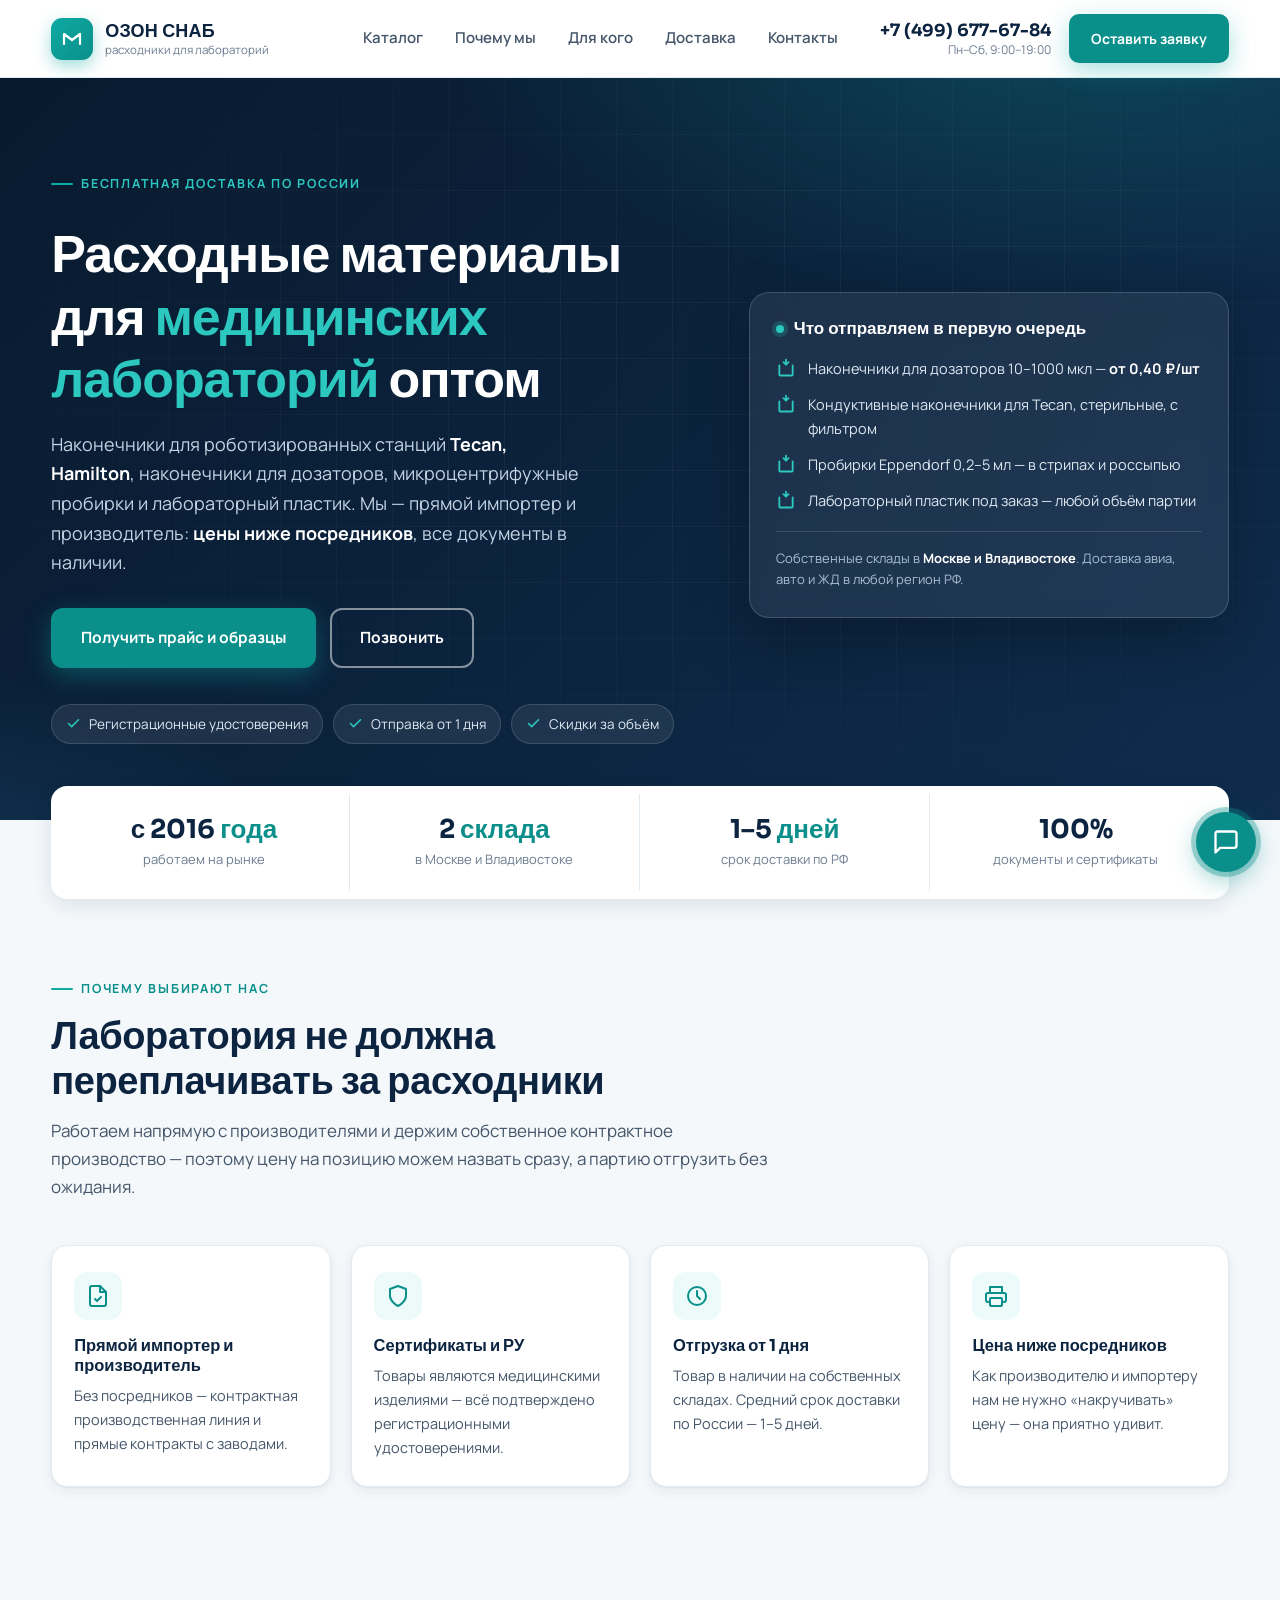
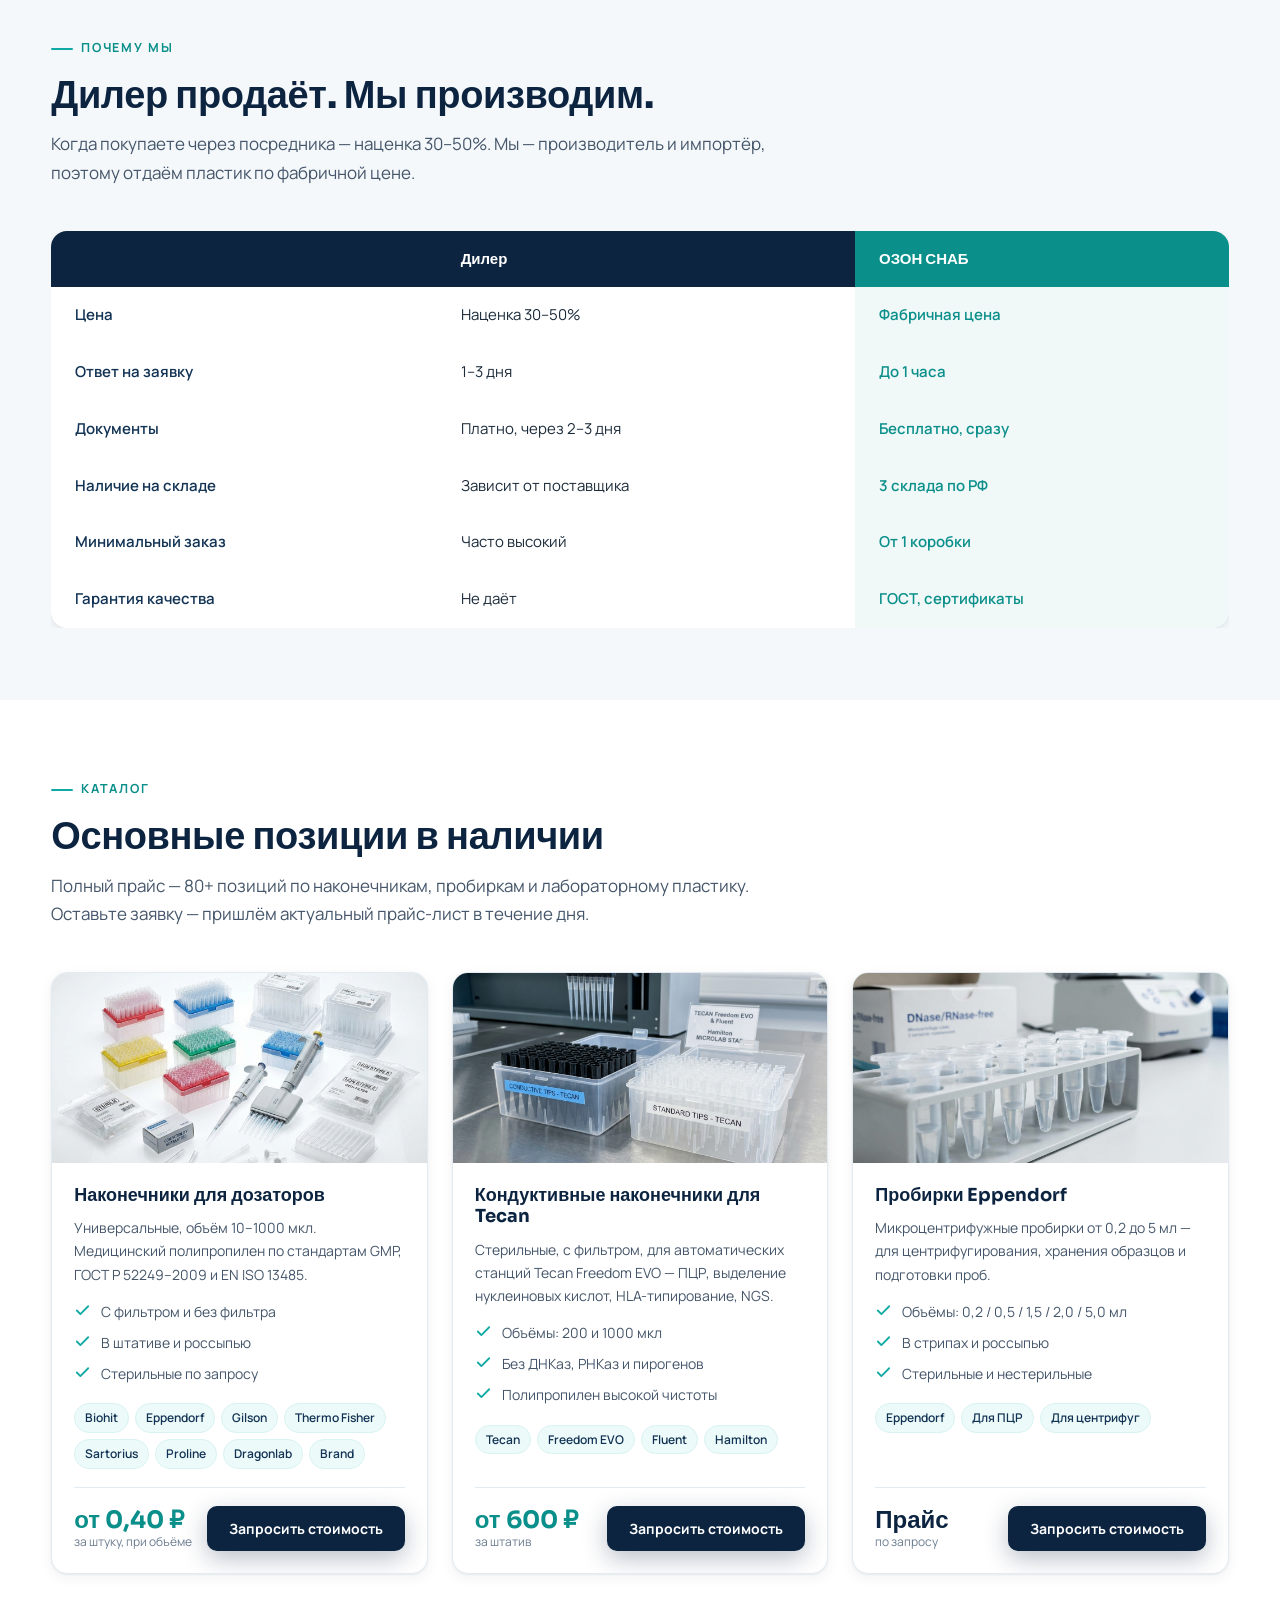
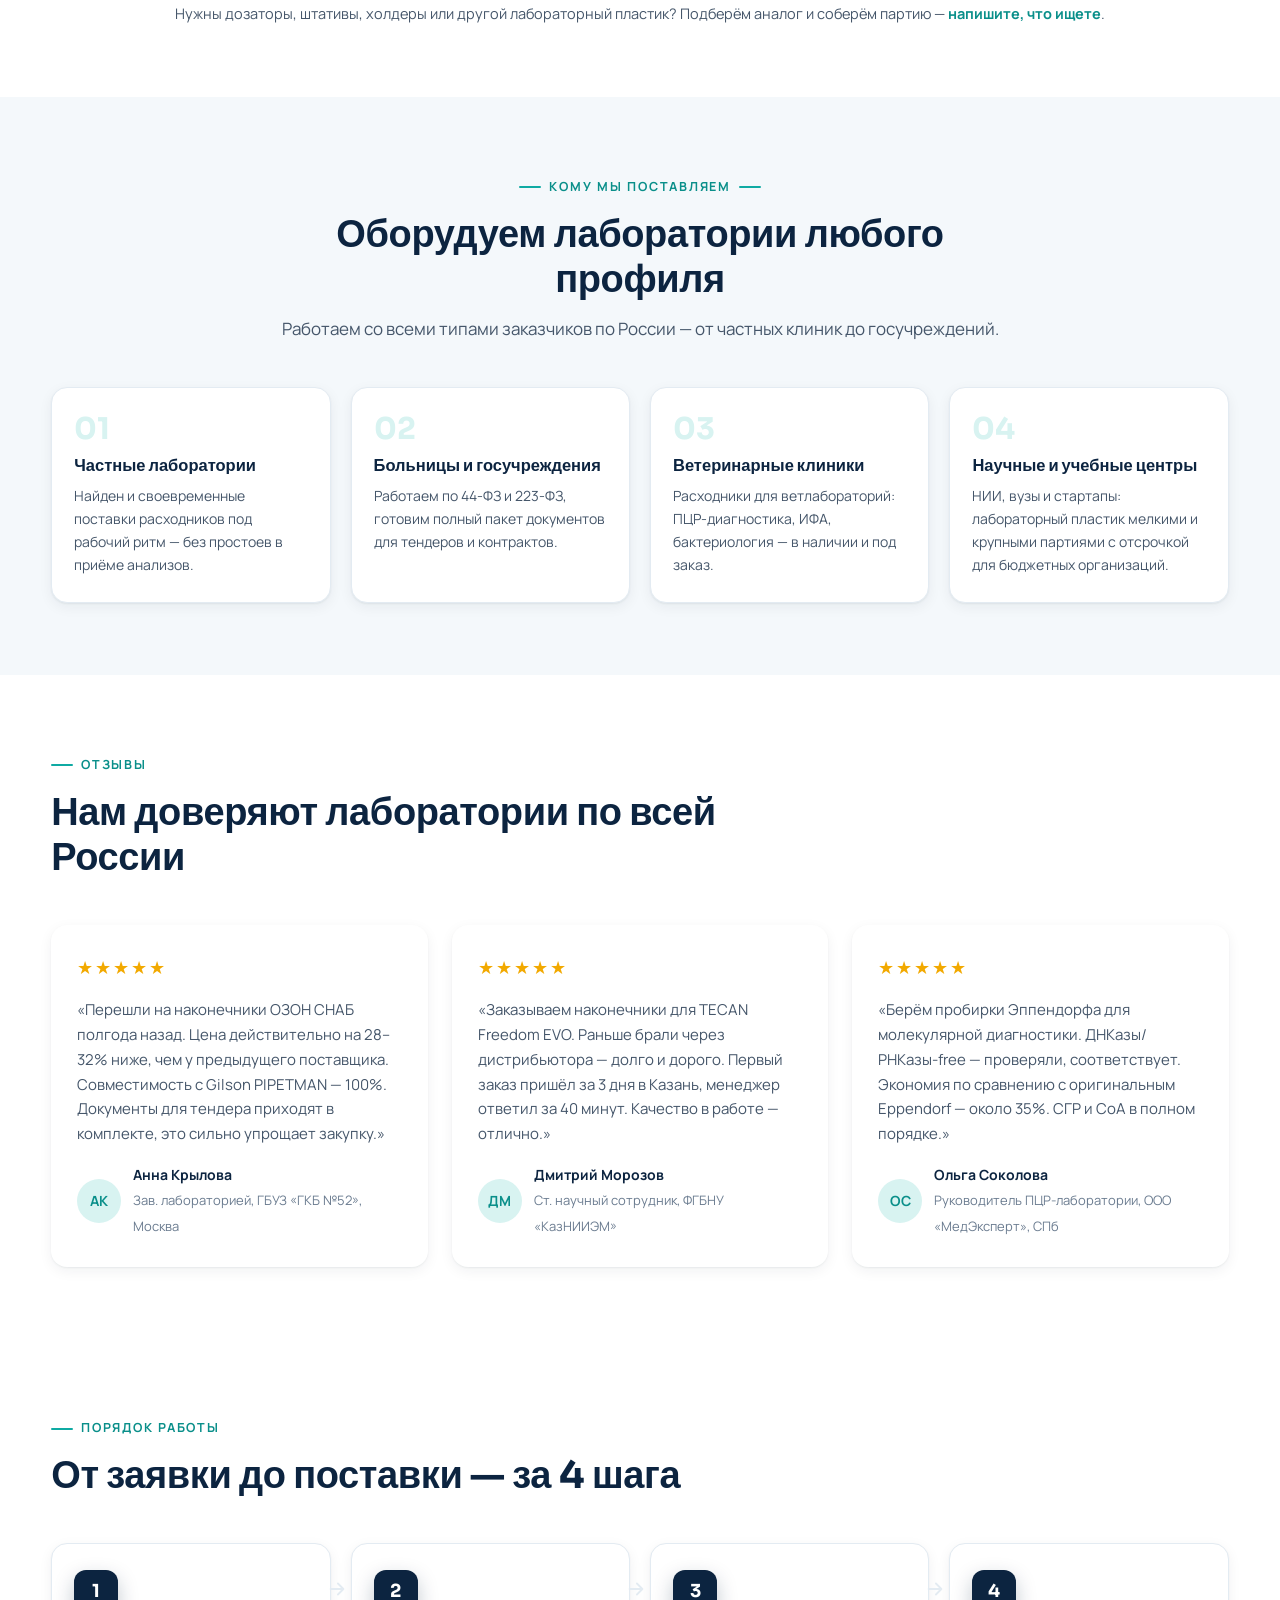
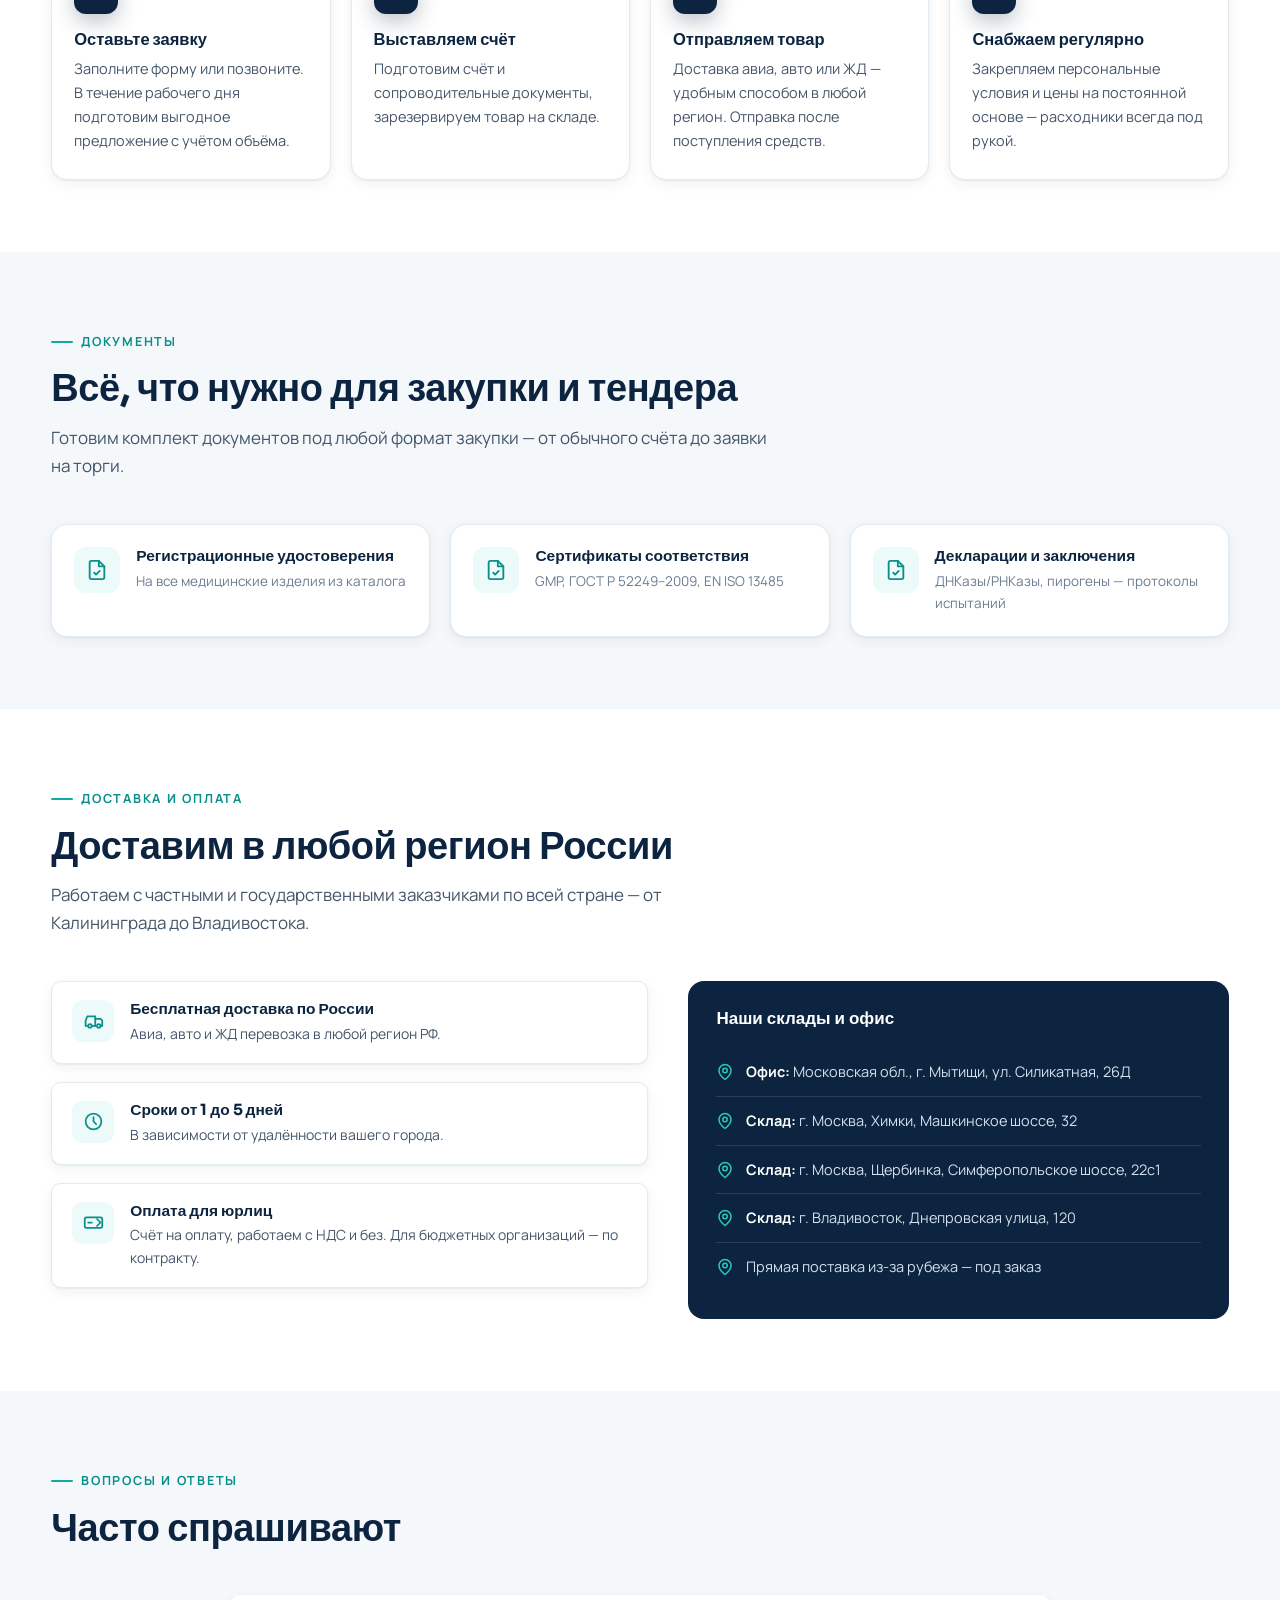
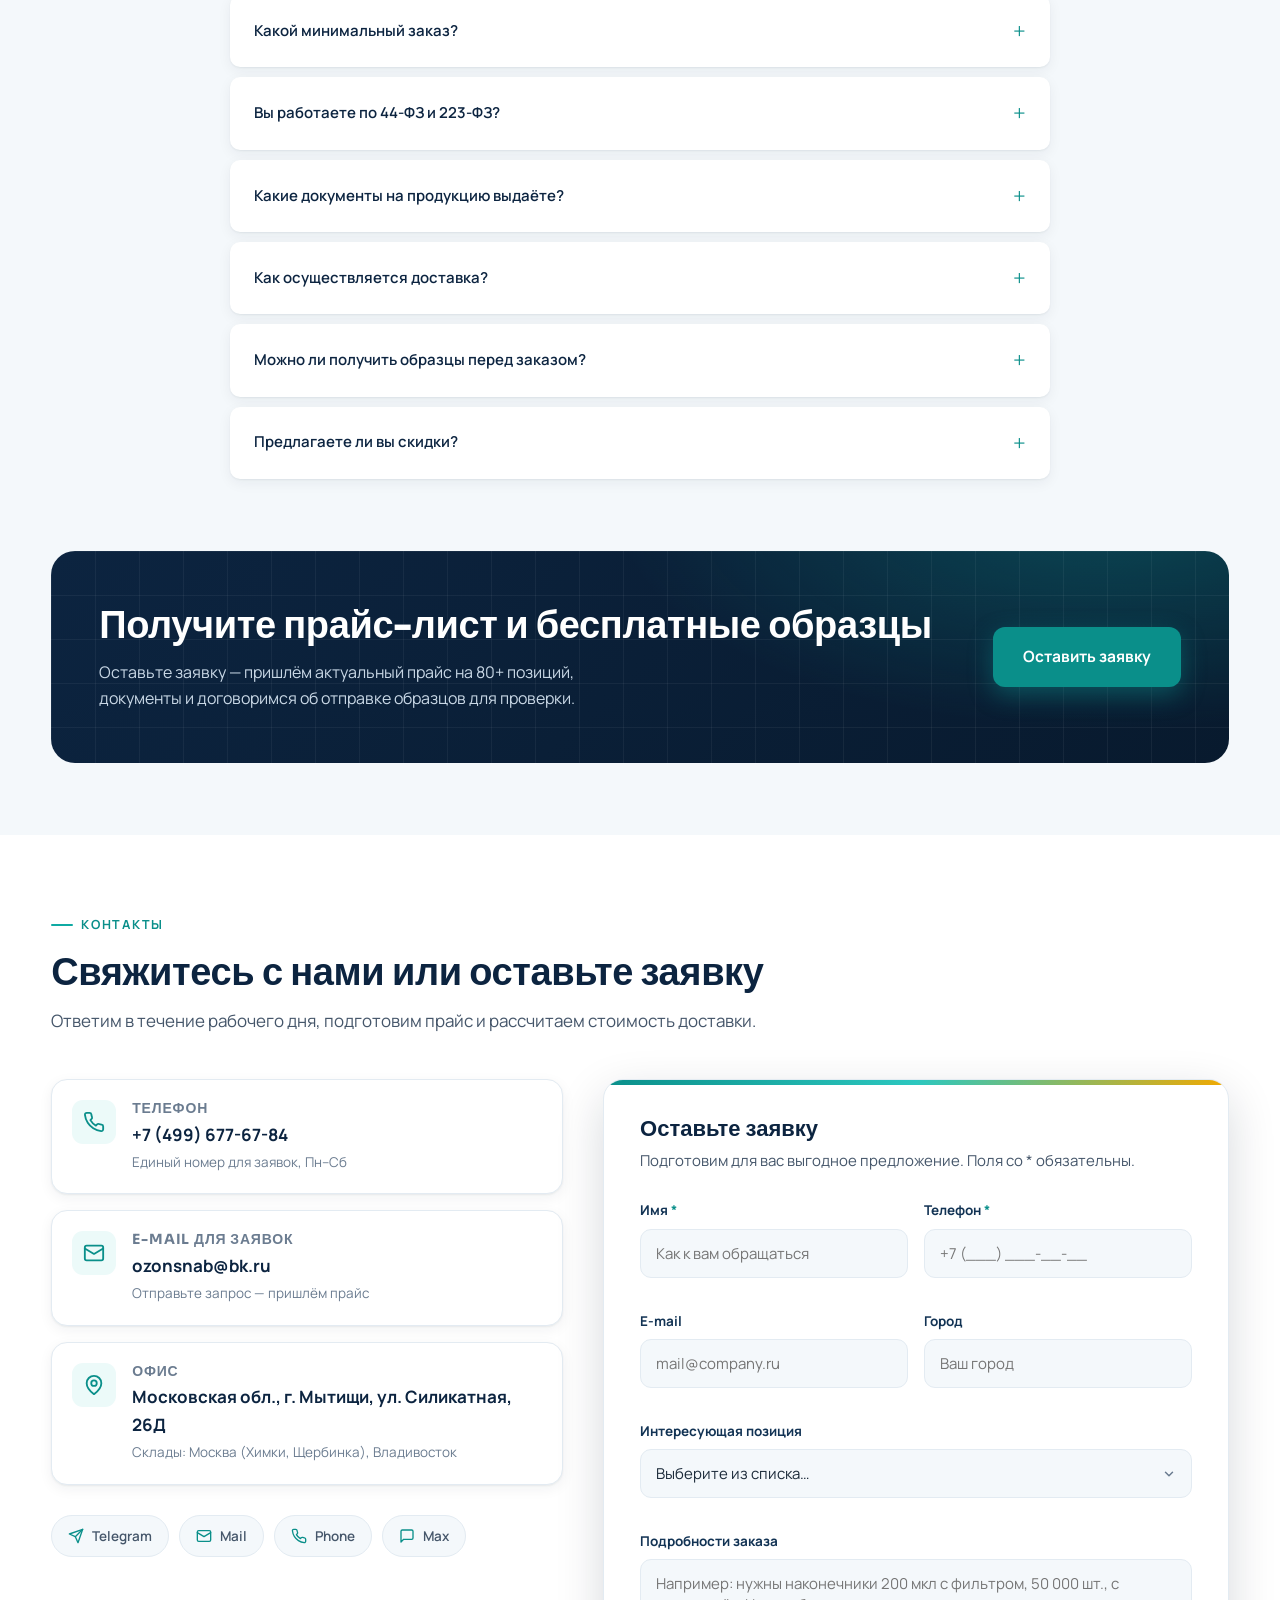
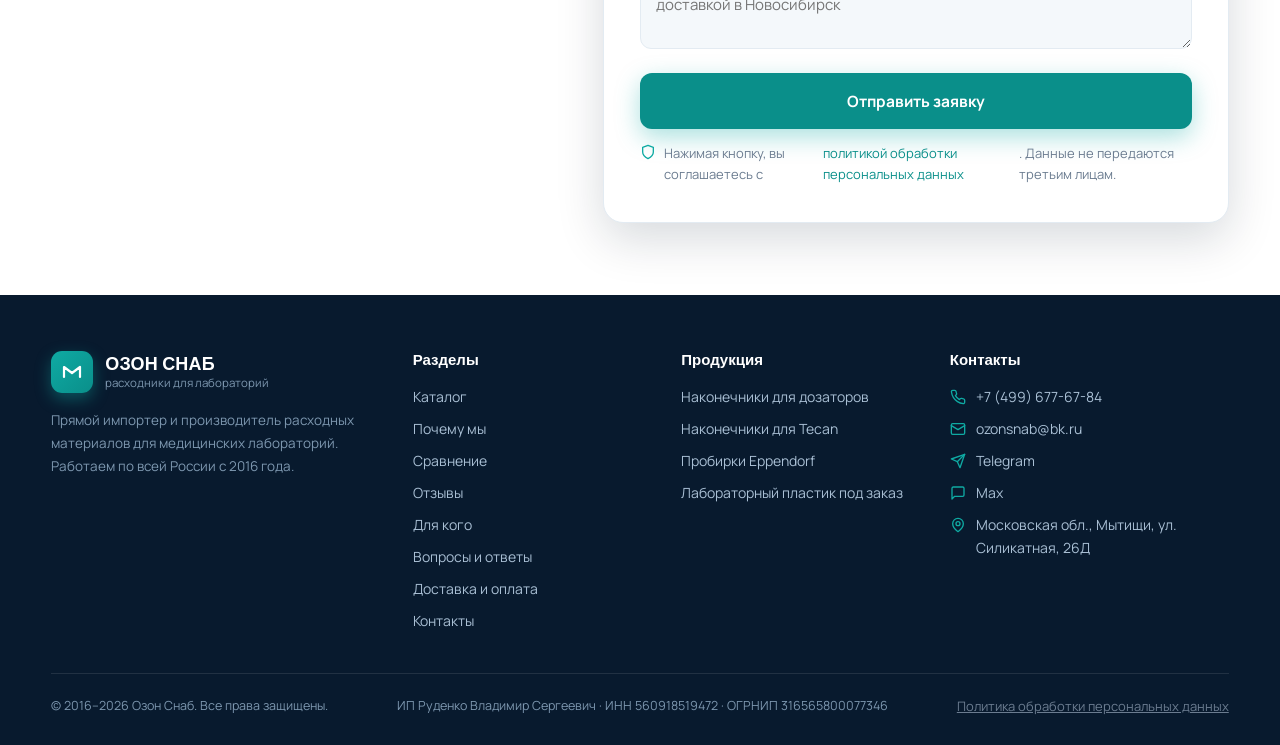
==== ozonsnab-site/index.html @ fa50058d "Сайт ОЗОН СНАБ v1.0: каталог с товарами, 3 новых блока (сравнение, отзывы, FAQ), FAB-кнопки, адаптив" ====
<!DOCTYPE html>
<html lang="ru">
<head>
  <meta charset="UTF-8">
  <meta name="viewport" content="width=device-width, initial-scale=1.0">
  <title>Озон Снаб — расходные материалы для мед. лабораторий оптом с доставкой по России</title>
  <meta name="description" content="Наконечники для дозаторов и роботизированных станций Tecan, пробирки Eppendorf оптом. Прямой импортер, сертификаты РУ, бесплатная доставка по России от 1 до 5 дней. Запросите прайс и бесплатные образцы.">
  <meta name="keywords" content="наконечники для дозаторов, наконечники Tecan, пробирки eppendorf, расходные материалы для лабораторий, лабораторный пластик оптом">
  <meta property="og:title" content="Озон Снаб — расходные материалы для мед. лабораторий оптом">
  <meta property="og:description" content="Наконечники для дозаторов и Tecan, пробирки Eppendorf. Сертификаты РУ, бесплатная доставка по России. Прайс и образцы — по запросу.">
  <meta property="og:type" content="website">
  <meta property="og:url" content="https://ozonsnab.ru/">
  <meta property="og:image" content="">
  <link rel="preconnect" href="https://fonts.googleapis.com">
  <link rel="preconnect" href="https://fonts.gstatic.com" crossorigin>
  <link href="https://fonts.googleapis.com/css2?family=Manrope:wght@400;500;600;700;800&family=Sora:wght@600;700;800&display=swap" rel="stylesheet">
  <link rel="stylesheet" href="css/styles.css">
  <link rel="icon" type="image/svg+xml" href="data:image/svg+xml,%3Csvg xmlns='http://www.w3.org/2000/svg' viewBox='0 0 64 64'%3E%3Crect width='64' height='64' rx='14' fill='%230a8f8a'/%3E%3Cpath d='M18 42V22l14 12 14-12v20' stroke='white' stroke-width='5' fill='none' stroke-linecap='round' stroke-linejoin='round'/%3E%3C/svg%3E">

  <!-- Schema.org -->
  <script type="application/ld+json">
  {
    "@context": "https://schema.org",
    "@type": "Organization",
    "name": "Озон Снаб",
    "url": "https://ozonsnab.ru/",
    "email": "ozonsnab@bk.ru",
    "telephone": "+74996776784",
    "address": {
      "@type": "PostalAddress",
      "addressLocality": "Московская обл., г. Мытищи",
      "streetAddress": "ул. Силикатная, 26Д"
    },
    "founder": { "@type": "Person", "name": "Руденко Владимир Сергеевич" }
  }
  </script>
</head>
<body>

  <!-- ===== HEADER ===== -->
  <header class="header" id="top">
    <div class="container header-inner">
      <a class="logo" href="#top" aria-label="Озон Снаб — на главную">
        <span class="logo-mark">
          <svg viewBox="0 0 24 24" fill="none" stroke="#fff" stroke-width="2.2" stroke-linecap="round" stroke-linejoin="round"><path d="M4 17V7l8 6 8-6v10"/></svg>
        </span>
        <span class="logo-text">
          <b>ОЗОН СНАБ</b>
          <span>расходники для лабораторий</span>
        </span>
      </a>

      <nav class="nav" id="nav" aria-label="Основное меню">
        <a href="#catalog">Каталог</a>
        <a href="#about">Почему мы</a>
        <a href="#clients">Для кого</a>
        <a href="#delivery">Доставка</a>
        <a href="#contacts">Контакты</a>
      </nav>

      <div class="header-actions">
        <div class="header-phone">
          <a href="tel:+74996776784">+7 (499) 677-67-84</a>
          <span>Пн–Сб, 9:00–19:00</span>
        </div>
        <a href="#request" class="btn btn-primary btn-sm">Оставить заявку</a>
        <button class="burger" id="burger" aria-label="Открыть меню" aria-expanded="false">
          <span></span><span></span><span></span>
        </button>
      </div>
    </div>
  </header>

  <!-- ===== HERO ===== -->
  <section class="hero">
    <div class="container hero-inner">
      <div>
        <div class="eyebrow" style="color:var(--teal-400)">Бесплатная доставка по России</div>
        <h1>Расходные материалы для <em>медицинских лабораторий</em> оптом</h1>
        <p class="hero-sub">
          Наконечники для роботизированных станций <b>Tecan, Hamilton</b>, наконечники для дозаторов,
          микроцентрифужные пробирки и лабораторный пластик.
          Мы — прямой импортер и производитель: <b>цены ниже посредников</b>, все документы в наличии.
        </p>
        <div class="hero-cta">
          <a href="#request" class="btn btn-primary">Получить прайс и образцы</a>
          <a href="tel:+74996776784" class="btn btn-outline">Позвонить</a>
        </div>
        <ul class="hero-tags">
          <li><svg viewBox="0 0 24 24" fill="none" stroke="currentColor" stroke-width="2.5" stroke-linecap="round" stroke-linejoin="round"><path d="M20 6 9 17l-5-5"/></svg>Регистрационные удостоверения</li>
          <li><svg viewBox="0 0 24 24" fill="none" stroke="currentColor" stroke-width="2.5" stroke-linecap="round" stroke-linejoin="round"><path d="M20 6 9 17l-5-5"/></svg>Отправка от 1 дня</li>
          <li><svg viewBox="0 0 24 24" fill="none" stroke="currentColor" stroke-width="2.5" stroke-linecap="round" stroke-linejoin="round"><path d="M20 6 9 17l-5-5"/></svg>Скидки за объём</li>
        </ul>
      </div>

      <aside class="hero-card">
        <h3><span class="dot"></span> Что отправляем в первую очередь</h3>
        <ul>
          <li>
            <svg viewBox="0 0 24 24" fill="none" stroke="currentColor" stroke-width="2.2" stroke-linecap="round" stroke-linejoin="round"><path d="M12 2v6m0 0 3-3m-3 3L9 5"/><path d="M4 9v11a1 1 0 0 0 1 1h14a1 1 0 0 0 1-1V9"/></svg>
            <span>Наконечники для дозаторов 10–1000 мкл — <b style="color:#fff">от 0,40 ₽/шт</b></span>
          </li>
          <li>
            <svg viewBox="0 0 24 24" fill="none" stroke="currentColor" stroke-width="2.2" stroke-linecap="round" stroke-linejoin="round"><path d="M12 2v6m0 0 3-3m-3 3L9 5"/><path d="M4 9v11a1 1 0 0 0 1 1h14a1 1 0 0 0 1-1V9"/></svg>
            <span>Кондуктивные наконечники для Tecan, стерильные, с фильтром</span>
          </li>
          <li>
            <svg viewBox="0 0 24 24" fill="none" stroke="currentColor" stroke-width="2.2" stroke-linecap="round" stroke-linejoin="round"><path d="M12 2v6m0 0 3-3m-3 3L9 5"/><path d="M4 9v11a1 1 0 0 0 1 1h14a1 1 0 0 0 1-1V9"/></svg>
            <span>Пробирки Eppendorf 0,2–5 мл — в стрипах и россыпью</span>
          </li>
          <li>
            <svg viewBox="0 0 24 24" fill="none" stroke="currentColor" stroke-width="2.2" stroke-linecap="round" stroke-linejoin="round"><path d="M12 2v6m0 0 3-3m-3 3L9 5"/><path d="M4 9v11a1 1 0 0 0 1 1h14a1 1 0 0 0 1-1V9"/></svg>
            <span>Лабораторный пластик под заказ — любой объём партии</span>
          </li>
        </ul>
        <div class="hc-note">Собственные склады в <b>Москве и Владивостоке</b>. Доставка авиа, авто и ЖД в любой регион РФ.</div>
      </aside>
    </div>
  </section>

  <!-- ===== STATS ===== -->
  <div class="stats">
    <div class="container">
      <div class="stats-grid">
        <div class="stat reveal"><b>с 2016 <i>года</i></b><span>работаем на рынке</span></div>
        <div class="stat reveal reveal-d1"><b>2 <i>склада</i></b><span>в Москве и Владивостоке</span></div>
        <div class="stat reveal reveal-d2"><b>1–5 <i>дней</i></b><span>срок доставки по РФ</span></div>
        <div class="stat reveal reveal-d3"><b>100%</b><span>документы и сертификаты</span></div>
      </div>
    </div>
  </div>

  <!-- ===== ABOUT / ADVANTAGES ===== -->
  <section class="section" id="about">
    <div class="container">
      <div class="section-head">
        <span class="eyebrow">Почему выбирают нас</span>
        <h2>Лаборатория не должна переплачивать за расходники</h2>
        <p>Работаем напрямую с производителями и держим собственное контрактное производство — поэтому цену на позицию можем назвать сразу, а партию отгрузить без ожидания.</p>
      </div>
      <div class="adv-grid">
        <div class="adv-card reveal">
          <div class="adv-icon"><svg viewBox="0 0 24 24" fill="none" stroke="currentColor" stroke-width="2" stroke-linecap="round" stroke-linejoin="round"><path d="M14 2H6a2 2 0 0 0-2 2v16a2 2 0 0 0 2 2h12a2 2 0 0 0 2-2V8z"/><path d="M14 2v6h6"/><path d="m9 15 2 2 4-4"/></svg></div>
          <h3>Прямой импортер и производитель</h3>
          <p>Без посредников — контрактная производственная линия и прямые контракты с заводами.</p>
        </div>
        <div class="adv-card reveal reveal-d1">
          <div class="adv-icon"><svg viewBox="0 0 24 24" fill="none" stroke="currentColor" stroke-width="2" stroke-linecap="round" stroke-linejoin="round"><path d="M12 22s8-4 8-10V5l-8-3-8 3v7c0 6 8 10 8 10z"/></svg></div>
          <h3>Сертификаты и РУ</h3>
          <p>Товары являются медицинскими изделиями — всё подтверждено регистрационными удостоверениями.</p>
        </div>
        <div class="adv-card reveal reveal-d2">
          <div class="adv-icon"><svg viewBox="0 0 24 24" fill="none" stroke="currentColor" stroke-width="2" stroke-linecap="round" stroke-linejoin="round"><circle cx="12" cy="12" r="9"/><path d="M12 7v5l3 3"/></svg></div>
          <h3>Отгрузка от 1 дня</h3>
          <p>Товар в наличии на собственных складах. Средний срок доставки по России — 1–5 дней.</p>
        </div>
        <div class="adv-card reveal reveal-d3">
          <div class="adv-icon"><svg viewBox="0 0 24 24" fill="none" stroke="currentColor" stroke-width="2" stroke-linecap="round" stroke-linejoin="round"><path d="M6 9V3h12v6"/><path d="M6 18H4a2 2 0 0 1-2-2v-5a2 2 0 0 1 2-2h16a2 2 0 0 1 2 2v5a2 2 0 0 1-2 2h-2"/><rect x="6" y="14" width="12" height="8" rx="1"/></svg></div>
          <h3>Цена ниже посредников</h3>
          <p>Как производителю и импортеру нам не нужно «накручивать» цену — она приятно удивит.</p>
        </div>
      </div>
    </div>
  </section>

  <!-- ===== COMPARISON TABLE ===== -->
  <section class="section" id="compare">
    <div class="container">
      <div class="section-head">
        <span class="eyebrow">Почему мы</span>
        <h2>Дилер продаёт. Мы производим.</h2>
        <p>Когда покупаете через посредника — наценка 30–50%. Мы — производитель и импортёр, поэтому отдаём пластик по фабричной цене.</p>
      </div>
      <div class="compare-wrap reveal">
        <table class="compare-table">
          <thead>
            <tr><th></th><th>Дилер</th><th class="col-us">ОЗОН СНАБ</th></tr>
          </thead>
          <tbody>
            <tr><td>Цена</td><td>Наценка 30–50%</td><td class="col-us">Фабричная цена</td></tr>
            <tr><td>Ответ на заявку</td><td>1–3 дня</td><td class="col-us">До 1 часа</td></tr>
            <tr><td>Документы</td><td>Платно, через 2–3 дня</td><td class="col-us">Бесплатно, сразу</td></tr>
            <tr><td>Наличие на складе</td><td>Зависит от поставщика</td><td class="col-us">3 склада по РФ</td></tr>
            <tr><td>Минимальный заказ</td><td>Часто высокий</td><td class="col-us">От 1 коробки</td></tr>
            <tr><td>Гарантия качества</td><td>Не даёт</td><td class="col-us">ГОСТ, сертификаты</td></tr>
          </tbody>
        </table>
      </div>
    </div>
  </section>

  <!-- ===== CATALOG ===== -->
  <section class="section section-alt" id="catalog">
    <div class="container">
      <div class="section-head">
        <span class="eyebrow">Каталог</span>
        <h2>Основные позиции в наличии</h2>
        <p>Полный прайс — 80+ позиций по наконечникам, пробиркам и лабораторному пластику. Оставьте заявку — пришлём актуальный прайс-лист в течение дня.</p>
      </div>

      <div class="catalog-grid">

        <!-- Card 1 -->
        <article class="product-card reveal">
          <div class="product-visual">
            <span class="product-badge stock">Хит продаж</span>
            <img src="img/product-1.png" alt="Наконечники для дозаторов" loading="lazy">
          </div>
          <div class="product-body">
            <h3>Наконечники для дозаторов</h3>
            <p class="p-desc">Универсальные, объём 10–1000 мкл. Медицинский полипропилен по стандартам GMP, ГОСТ Р 52249–2009 и EN ISO 13485.</p>
            <ul class="p-feats">
              <li><svg viewBox="0 0 24 24" fill="none" stroke="currentColor" stroke-width="2.5" stroke-linecap="round" stroke-linejoin="round"><path d="M20 6 9 17l-5-5"/></svg>С фильтром и без фильтра</li>
              <li><svg viewBox="0 0 24 24" fill="none" stroke="currentColor" stroke-width="2.5" stroke-linecap="round" stroke-linejoin="round"><path d="M20 6 9 17l-5-5"/></svg>В штативе и россыпью</li>
              <li><svg viewBox="0 0 24 24" fill="none" stroke="currentColor" stroke-width="2.5" stroke-linecap="round" stroke-linejoin="round"><path d="M20 6 9 17l-5-5"/></svg>Стерильные по запросу</li>
            </ul>
            <div class="p-compat">
              <span>Biohit</span><span>Eppendorf</span><span>Gilson</span><span>Thermo Fisher</span><span>Sartorius</span><span>Proline</span><span>Dragonlab</span><span>Brand</span>
            </div>
            <div class="product-foot">
              <div class="p-price"><b><i>от 0,40 ₽</i></b><span>за штуку, при объёме</span></div>
              <button class="btn btn-navy btn-sm js-request" data-product="Наконечники для дозаторов 10–1000 мкл">Запросить стоимость</button>
            </div>
          </div>
        </article>

        <!-- Card 2 -->
        <article class="product-card reveal reveal-d1">
          <div class="product-visual">
            <span class="product-badge">Под заказ</span>
            <img src="img/product-2.png" alt="Кондуктивные наконечники для Tecan" loading="lazy">
          </div>
          <div class="product-body">
            <h3>Кондуктивные наконечники для Tecan</h3>
            <p class="p-desc">Стерильные, с фильтром, для автоматических станций Tecan Freedom EVO — ПЦР, выделение нуклеиновых кислот, HLA-типирование, NGS.</p>
            <ul class="p-feats">
              <li><svg viewBox="0 0 24 24" fill="none" stroke="currentColor" stroke-width="2.5" stroke-linecap="round" stroke-linejoin="round"><path d="M20 6 9 17l-5-5"/></svg>Объёмы: 200 и 1000 мкл</li>
              <li><svg viewBox="0 0 24 24" fill="none" stroke="currentColor" stroke-width="2.5" stroke-linecap="round" stroke-linejoin="round"><path d="M20 6 9 17l-5-5"/></svg>Без ДНКаз, РНКаз и пирогенов</li>
              <li><svg viewBox="0 0 24 24" fill="none" stroke="currentColor" stroke-width="2.5" stroke-linecap="round" stroke-linejoin="round"><path d="M20 6 9 17l-5-5"/></svg>Полипропилен высокой чистоты</li>
            </ul>
            <div class="p-compat">
              <span>Tecan</span><span>Freedom EVO</span><span>Fluent</span><span>Hamilton</span>
            </div>
            <div class="product-foot">
              <div class="p-price"><b><i>от 600 ₽</i></b><span>за штатив</span></div>
              <button class="btn btn-navy btn-sm js-request" data-product="Кондуктивные наконечники для Tecan 200/1000 мкл">Запросить стоимость</button>
            </div>
          </div>
        </article>

        <!-- Card 3 -->
        <article class="product-card reveal reveal-d2">
          <div class="product-visual">
            <span class="product-badge stock">В наличии</span>
            <img src="img/product-3.png" alt="Пробирки Eppendorf" loading="lazy">
          </div>
          <div class="product-body">
            <h3>Пробирки Eppendorf</h3>
            <p class="p-desc">Микроцентрифужные пробирки от 0,2 до 5 мл — для центрифугирования, хранения образцов и подготовки проб.</p>
            <ul class="p-feats">
              <li><svg viewBox="0 0 24 24" fill="none" stroke="currentColor" stroke-width="2.5" stroke-linecap="round" stroke-linejoin="round"><path d="M20 6 9 17l-5-5"/></svg>Объёмы: 0,2 / 0,5 / 1,5 / 2,0 / 5,0 мл</li>
              <li><svg viewBox="0 0 24 24" fill="none" stroke="currentColor" stroke-width="2.5" stroke-linecap="round" stroke-linejoin="round"><path d="M20 6 9 17l-5-5"/></svg>В стрипах и россыпью</li>
              <li><svg viewBox="0 0 24 24" fill="none" stroke="currentColor" stroke-width="2.5" stroke-linecap="round" stroke-linejoin="round"><path d="M20 6 9 17l-5-5"/></svg>Стерильные и нестерильные</li>
            </ul>
            <div class="p-compat">
              <span>Eppendorf</span><span>Для ПЦР</span><span>Для центрифуг</span>
            </div>
            <div class="product-foot">
              <div class="p-price"><b>Прайс</b><span>по запросу</span></div>
              <button class="btn btn-navy btn-sm js-request" data-product="Пробирки Eppendorf 0,2–5 мл">Запросить стоимость</button>
            </div>
          </div>
        </article>

      </div>

      <p style="text-align:center; color:var(--ink-soft); font-size:14.5px; margin-top:28px;">
        Нужны дозаторы, штативы, холдеры или другой лабораторный пластик? Подберём аналог и соберём партию — <a href="#request" style="font-weight:700;">напишите, что ищете</a>.
      </p>
    </div>
  </section>

  <!-- ===== CLIENTS / AUDIENCE ===== -->
  <section class="section" id="clients">
    <div class="container">
      <div class="section-head center">
        <span class="eyebrow">Кому мы поставляем</span>
        <h2>Оборудуем лаборатории любого профиля</h2>
        <p>Работаем со всеми типами заказчиков по России — от частных клиник до госучреждений.</p>
      </div>
      <div class="aud-grid">
        <div class="aud-card reveal"><div class="aud-num">01</div><h3>Частные лаборатории</h3><p>Найден и своевременные поставки расходников под рабочий ритм — без простоев в приёме анализов.</p></div>
        <div class="aud-card reveal reveal-d1"><div class="aud-num">02</div><h3>Больницы и госучреждения</h3><p>Работаем по 44-ФЗ и 223-ФЗ, готовим полный пакет документов для тендеров и контрактов.</p></div>
        <div class="aud-card reveal reveal-d2"><div class="aud-num">03</div><h3>Ветеринарные клиники</h3><p>Расходники для ветлабораторий: ПЦР-диагностика, ИФА, бактериология — в наличии и под заказ.</p></div>
        <div class="aud-card reveal reveal-d3"><div class="aud-num">04</div><h3>Научные и учебные центры</h3><p>НИИ, вузы и стартапы: лабораторный пластик мелкими и крупными партиями с отсрочкой для бюджетных организаций.</p></div>
      </div>
    </div>
  </section>

  <!-- ===== REVIEWS ===== -->
  <section class="section section-alt" id="reviews">
    <div class="container">
      <div class="section-head">
        <span class="eyebrow">Отзывы</span>
        <h2>Нам доверяют лаборатории по всей России</h2>
      </div>
      <div class="reviews-grid">
        <div class="review-card reveal">
          <div class="review-stars">★★★★★</div>
          <p class="review-text">«Перешли на наконечники ОЗОН СНАБ полгода назад. Цена действительно на 28–32% ниже, чем у предыдущего поставщика. Совместимость с Gilson PIPETMAN — 100%. Документы для тендера приходят в комплекте, это сильно упрощает закупку.»</p>
          <div class="review-author">
            <div class="review-avatar">АК</div>
            <div><strong>Анна Крылова</strong><span>Зав. лабораторией, ГБУЗ «ГКБ №52», Москва</span></div>
          </div>
        </div>
        <div class="review-card reveal reveal-d1">
          <div class="review-stars">★★★★★</div>
          <p class="review-text">«Заказываем наконечники для TECAN Freedom EVO. Раньше брали через дистрибьютора — долго и дорого. Первый заказ пришёл за 3 дня в Казань, менеджер ответил за 40 минут. Качество в работе — отлично.»</p>
          <div class="review-author">
            <div class="review-avatar">ДМ</div>
            <div><strong>Дмитрий Морозов</strong><span>Ст. научный сотрудник, ФГБНУ «КазНИИЭМ»</span></div>
          </div>
        </div>
        <div class="review-card reveal reveal-d2">
          <div class="review-stars">★★★★★</div>
          <p class="review-text">«Берём пробирки Эппендорфа для молекулярной диагностики. ДНКазы/РНКазы-free — проверяли, соответствует. Экономия по сравнению с оригинальным Eppendorf — около 35%. СГР и CoA в полном порядке.»</p>
          <div class="review-author">
            <div class="review-avatar">ОС</div>
            <div><strong>Ольга Соколова</strong><span>Руководитель ПЦР-лаборатории, ООО «МедЭксперт», СПб</span></div>
          </div>
        </div>
      </div>
    </div>
  </section>

  <!-- ===== HOW WE WORK ===== -->
  <section class="section section-alt" id="how">
    <div class="container">
      <div class="section-head">
        <span class="eyebrow">Порядок работы</span>
        <h2>От заявки до поставки — за 4 шага</h2>
      </div>
      <div class="steps">
        <div class="step reveal">
          <span class="step-arrow"><svg viewBox="0 0 24 24" fill="none" stroke="currentColor" stroke-width="2" stroke-linecap="round" stroke-linejoin="round"><path d="M5 12h14m-6-6 6 6-6 6"/></svg></span>
          <div class="step-num">1</div>
          <h3>Оставьте заявку</h3>
          <p>Заполните форму или позвоните. В течение рабочего дня подготовим выгодное предложение с учётом объёма.</p>
        </div>
        <div class="step reveal reveal-d1">
          <span class="step-arrow"><svg viewBox="0 0 24 24" fill="none" stroke="currentColor" stroke-width="2" stroke-linecap="round" stroke-linejoin="round"><path d="M5 12h14m-6-6 6 6-6 6"/></svg></span>
          <div class="step-num">2</div>
          <h3>Выставляем счёт</h3>
          <p>Подготовим счёт и сопроводительные документы, зарезервируем товар на складе.</p>
        </div>
        <div class="step reveal reveal-d2">
          <span class="step-arrow"><svg viewBox="0 0 24 24" fill="none" stroke="currentColor" stroke-width="2" stroke-linecap="round" stroke-linejoin="round"><path d="M5 12h14m-6-6 6 6-6 6"/></svg></span>
          <div class="step-num">3</div>
          <h3>Отправляем товар</h3>
          <p>Доставка авиа, авто или ЖД — удобным способом в любой регион. Отправка после поступления средств.</p>
        </div>
        <div class="step reveal reveal-d3">
          <div class="step-num">4</div>
          <h3>Снабжаем регулярно</h3>
          <p>Закрепляем персональные условия и цены на постоянной основе — расходники всегда под рукой.</p>
        </div>
      </div>
    </div>
  </section>

  <!-- ===== DOCUMENTS ===== -->
  <section class="section" id="docs">
    <div class="container">
      <div class="section-head">
        <span class="eyebrow">Документы</span>
        <h2>Всё, что нужно для закупки и тендера</h2>
        <p>Готовим комплект документов под любой формат закупки — от обычного счёта до заявки на торги.</p>
      </div>
      <div class="doc-grid">
        <div class="doc-card reveal">
          <div class="doc-icon"><svg viewBox="0 0 24 24" fill="none" stroke="currentColor" stroke-width="2" stroke-linecap="round" stroke-linejoin="round"><path d="M14 2H6a2 2 0 0 0-2 2v16a2 2 0 0 0 2 2h12a2 2 0 0 0 2-2V8z"/><path d="M14 2v6h6"/><path d="m9 15 2 2 4-4"/></svg></div>
          <div><h3>Регистрационные удостоверения</h3><p>На все медицинские изделия из каталога</p></div>
        </div>
        <div class="doc-card reveal reveal-d1">
          <div class="doc-icon"><svg viewBox="0 0 24 24" fill="none" stroke="currentColor" stroke-width="2" stroke-linecap="round" stroke-linejoin="round"><path d="M14 2H6a2 2 0 0 0-2 2v16a2 2 0 0 0 2 2h12a2 2 0 0 0 2-2V8z"/><path d="M14 2v6h6"/><path d="m9 15 2 2 4-4"/></svg></div>
          <div><h3>Сертификаты соответствия</h3><p>GMP, ГОСТ Р 52249–2009, EN ISO 13485</p></div>
        </div>
        <div class="doc-card reveal reveal-d2">
          <div class="doc-icon"><svg viewBox="0 0 24 24" fill="none" stroke="currentColor" stroke-width="2" stroke-linecap="round" stroke-linejoin="round"><path d="M14 2H6a2 2 0 0 0-2 2v16a2 2 0 0 0 2 2h12a2 2 0 0 0 2-2V8z"/><path d="M14 2v6h6"/><path d="m9 15 2 2 4-4"/></svg></div>
          <div><h3>Декларации и заключения</h3><p>ДНКазы/РНКазы, пирогены — протоколы испытаний</p></div>
        </div>
      </div>
    </div>
  </section>

  <!-- ===== DELIVERY ===== -->
  <section class="section section-alt" id="delivery">
    <div class="container">
      <div class="section-head">
        <span class="eyebrow">Доставка и оплата</span>
        <h2>Доставим в любой регион России</h2>
        <p>Работаем с частными и государственными заказчиками по всей стране — от Калининграда до Владивостока.</p>
      </div>
      <div class="delivery-grid">
        <div class="delivery-list">
          <div class="delivery-item reveal">
            <div class="di-icon"><svg viewBox="0 0 24 24" fill="none" stroke="currentColor" stroke-width="2" stroke-linecap="round" stroke-linejoin="round"><path d="M5 17h-2v-6l2-5h9v11"/><path d="M14 17h-4"/><path d="M14 9h6l2 2v6h-2"/><circle cx="8" cy="17" r="2"/><circle cx="18" cy="17" r="2"/></svg></div>
            <div><h3>Бесплатная доставка по России</h3><p>Авиа, авто и ЖД перевозка в любой регион РФ.</p></div>
          </div>
          <div class="delivery-item reveal reveal-d1">
            <div class="di-icon"><svg viewBox="0 0 24 24" fill="none" stroke="currentColor" stroke-width="2" stroke-linecap="round" stroke-linejoin="round"><circle cx="12" cy="12" r="9"/><path d="M12 7v5l3 3"/></svg></div>
            <div><h3>Сроки от 1 до 5 дней</h3><p>В зависимости от удалённости вашего города.</p></div>
          </div>
          <div class="delivery-item reveal reveal-d2">
            <div class="di-icon"><svg viewBox="0 0 24 24" fill="none" stroke="currentColor" stroke-width="2" stroke-linecap="round" stroke-linejoin="round"><rect x="2" y="6" width="20" height="12" rx="2"/><path d="M6 12h4"/><path d="m16 8 4 4-4 4"/></svg></div>
            <div><h3>Оплата для юрлиц</h3><p>Счёт на оплату, работаем с НДС и без. Для бюджетных организаций — по контракту.</p></div>
          </div>
        </div>

        <div class="warehouses reveal">
          <h3>Наши склады и офис</h3>
          <div class="wh-item"><svg viewBox="0 0 24 24" fill="none" stroke="currentColor" stroke-width="2" stroke-linecap="round" stroke-linejoin="round"><path d="M20 10c0 6-8 12-8 12s-8-6-8-12a8 8 0 0 1 16 0Z"/><circle cx="12" cy="10" r="3"/></svg><span><b>Офис:</b> Московская обл., г. Мытищи, ул. Силикатная, 26Д</span></div>
          <div class="wh-item"><svg viewBox="0 0 24 24" fill="none" stroke="currentColor" stroke-width="2" stroke-linecap="round" stroke-linejoin="round"><path d="M20 10c0 6-8 12-8 12s-8-6-8-12a8 8 0 0 1 16 0Z"/><circle cx="12" cy="10" r="3"/></svg><span><b>Склад:</b> г. Москва, Химки, Машкинское шоссе, 32</span></div>
          <div class="wh-item"><svg viewBox="0 0 24 24" fill="none" stroke="currentColor" stroke-width="2" stroke-linecap="round" stroke-linejoin="round"><path d="M20 10c0 6-8 12-8 12s-8-6-8-12a8 8 0 0 1 16 0Z"/><circle cx="12" cy="10" r="3"/></svg><span><b>Склад:</b> г. Москва, Щербинка, Симферопольское шоссе, 22с1</span></div>
          <div class="wh-item"><svg viewBox="0 0 24 24" fill="none" stroke="currentColor" stroke-width="2" stroke-linecap="round" stroke-linejoin="round"><path d="M20 10c0 6-8 12-8 12s-8-6-8-12a8 8 0 0 1 16 0Z"/><circle cx="12" cy="10" r="3"/></svg><span><b>Склад:</b> г. Владивосток, Днепровская улица, 120</span></div>
          <div class="wh-item"><svg viewBox="0 0 24 24" fill="none" stroke="currentColor" stroke-width="2" stroke-linecap="round" stroke-linejoin="round"><path d="M20 10c0 6-8 12-8 12s-8-6-8-12a8 8 0 0 1 16 0Z"/><circle cx="12" cy="10" r="3"/></svg><span>Прямая поставка из-за рубежа — под заказ</span></div>
        </div>
      </div>
    </div>
  </section>

  <!-- ===== FAQ ===== -->
  <section class="section" id="faq">
    <div class="container">
      <div class="section-head">
        <span class="eyebrow">Вопросы и ответы</span>
        <h2>Часто спрашивают</h2>
      </div>
      <div class="faq-list">
        <details class="faq-item reveal">
          <summary>Какой минимальный заказ?</summary>
          <div class="faq-answer"><p>Минимальный заказ — от 1 коробки наконечников или 1 упаковки пробирок. Для постоянных клиентов — гибкие условия и объёмные скидки.</p></div>
        </details>
        <details class="faq-item reveal reveal-d1">
          <summary>Вы работаете по 44-ФЗ и 223-ФЗ?</summary>
          <div class="faq-answer"><p>Да. Готовим полный пакет документов: спецификации, счета, акты, сертификаты качества, декларации соответствия. Работаем с бюджетными организациями.</p></div>
        </details>
        <details class="faq-item reveal reveal-d2">
          <summary>Какие документы на продукцию выдаёте?</summary>
          <div class="faq-answer"><p>Сертификат соответствия, декларацию о соответствии, паспорт изделия, протоколы испытаний. Всё — бесплатно и сразу при отгрузке.</p></div>
        </details>
        <details class="faq-item reveal reveal-d3">
          <summary>Как осуществляется доставка?</summary>
          <div class="faq-answer"><p>По Москве — курьером за наш счёт. По России — ТК «Деловые линии», «Байкал-Сервис» и другие перевозчики. Стоимость доставки по России рассчитывается индивидуально.</p></div>
        </details>
        <details class="faq-item reveal">
          <summary>Можно ли получить образцы перед заказом?</summary>
          <div class="faq-answer"><p>Да, отправляем бесплатные образцы наконечников для тестирования. Доставка тоже за наш счёт — оплачивать ничего не нужно.</p></div>
        </details>
        <details class="faq-item reveal reveal-d1">
          <summary>Предлагаете ли вы скидки?</summary>
          <div class="faq-answer"><p>Да, для постоянных клиентов — персональные скидки до 15%. Объёмные заказы — индивидуальные условия. Свяжитесь с нами для расчёта.</p></div>
        </details>
      </div>
    </div>
  </section>

  <!-- ===== CTA BAND ===== -->
  <section class="section" style="padding-top:0;">
    <div class="container">
      <div class="cta-band reveal">
        <div>
          <h2>Получите прайс-лист и бесплатные образцы</h2>
          <p>Оставьте заявку — пришлём актуальный прайс на 80+ позиций, документы и договоримся об отправке образцов для проверки.</p>
        </div>
        <a href="#request" class="btn btn-primary">Оставить заявку</a>
      </div>
    </div>
  </section>

  <!-- ===== CONTACTS + FORM ===== -->
  <section class="section section-alt" id="contacts">
    <div class="container">
      <div class="section-head">
        <span class="eyebrow">Контакты</span>
        <h2>Свяжитесь с нами или оставьте заявку</h2>
        <p>Ответим в течение рабочего дня, подготовим прайс и рассчитаем стоимость доставки.</p>
      </div>

      <div class="contact-grid">
        <div class="contact-cards">
          <div class="contact-card reveal">
            <div class="cc-icon"><svg viewBox="0 0 24 24" fill="none" stroke="currentColor" stroke-width="2" stroke-linecap="round" stroke-linejoin="round"><path d="M22 16.92v3a2 2 0 0 1-2.18 2 19.79 19.79 0 0 1-8.63-3.07 19.5 19.5 0 0 1-6-6 19.79 19.79 0 0 1-3.07-8.67A2 2 0 0 1 4.11 2h3a2 2 0 0 1 2 1.72c.13.96.36 1.9.7 2.81a2 2 0 0 1-.45 2.11L8.09 9.91a16 16 0 0 0 6 6l1.27-1.27a2 2 0 0 1 2.11-.45c.91.34 1.85.57 2.81.7A2 2 0 0 1 22 16.92Z"/></svg></div>
            <div>
              <h3>Телефон</h3>
              <a href="tel:+74996776784">+7 (499) 677-67-84</a>
              <div class="cc-sub">Единый номер для заявок, Пн–Сб</div>
            </div>
          </div>
          <div class="contact-card reveal reveal-d1">
            <div class="cc-icon"><svg viewBox="0 0 24 24" fill="none" stroke="currentColor" stroke-width="2" stroke-linecap="round" stroke-linejoin="round"><rect x="2" y="4" width="20" height="16" rx="2"/><path d="m22 7-10 6L2 7"/></svg></div>
            <div>
              <h3>E-mail для заявок</h3>
              <a href="mailto:ozonsnab@bk.ru">ozonsnab@bk.ru</a>
              <div class="cc-sub">Отправьте запрос — пришлём прайс</div>
            </div>
          </div>
          <div class="contact-card reveal reveal-d2">
            <div class="cc-icon"><svg viewBox="0 0 24 24" fill="none" stroke="currentColor" stroke-width="2" stroke-linecap="round" stroke-linejoin="round"><path d="M20 10c0 6-8 12-8 12s-8-6-8-12a8 8 0 0 1 16 0Z"/><circle cx="12" cy="10" r="3"/></svg></div>
            <div>
              <h3>Офис</h3>
              <div class="cc-val">Московская обл., г. Мытищи, ул. Силикатная, 26Д</div>
              <div class="cc-sub">Склады: Москва (Химки, Щербинка), Владивосток</div>
            </div>
          </div>

          <div class="contact-social">
            <a href="https://t.me/marysweeet" target="_blank" rel="noopener">
              <svg viewBox="0 0 24 24" fill="none" stroke="currentColor" stroke-width="2" stroke-linecap="round" stroke-linejoin="round"><path d="m22 2-7 20-4-9-9-4Z"/><path d="M22 2 11 13"/></svg>Telegram
            </a>
            <a href="mailto:ozonsnab@bk.ru?subject=Здравствуйте! Отправьте, пожалуйста, прайс-лист на расходные материалы для мед. лабораторий">
              <svg viewBox="0 0 24 24" fill="none" stroke="currentColor" stroke-width="2" stroke-linecap="round" stroke-linejoin="round"><rect x="2" y="4" width="20" height="16" rx="2"/><path d="m22 7-10 6L2 7"/></svg>Mail
            </a>
            <a href="tel:+74996776784">
              <svg viewBox="0 0 24 24" fill="none" stroke="currentColor" stroke-width="2" stroke-linecap="round" stroke-linejoin="round"><path d="M22 16.92v3a2 2 0 0 1-2.18 2 19.79 19.79 0 0 1-8.63-3.07 19.5 19.5 0 0 1-6-6 19.79 19.79 0 0 1-3.07-8.67A2 2 0 0 1 4.11 2h3a2 2 0 0 1 2 1.72c.13.96.36 1.9.7 2.81a2 2 0 0 1-.45 2.11L8.09 9.91a16 16 0 0 0 6 6l1.27-1.27a2 2 0 0 1 2.11-.45c.91.34 1.85.57 2.81.7A2 2 0 0 1 22 16.92Z"/></svg>Phone
            </a>
            <a href="https://max.ru/u/f9LHodD0cOI2w6hpPhiOe18l6wkagoUGoiE_u2JNRD4rCgLAgLo9O-ly_88" target="_blank" rel="noopener">
              <svg viewBox="0 0 24 24" fill="none" stroke="currentColor" stroke-width="2" stroke-linecap="round" stroke-linejoin="round"><path d="M21 15a2 2 0 0 1-2 2H7l-4 4V5a2 2 0 0 1 2-2h14a2 2 0 0 1 2 2z"/></svg>Max
            </a>
          </div>
        </div>

        <div class="form-card reveal reveal-d1" id="request">
          <h3>Оставьте заявку</h3>
          <p class="form-sub">Подготовим для вас выгодное предложение. Поля со * обязательны.</p>

          <form id="request-form" novalidate>
            <div class="form-row">
              <div class="form-group">
                <label for="f-name">Имя <span class="req">*</span></label>
                <input type="text" id="f-name" name="name" placeholder="Как к вам обращаться" autocomplete="name">
              </div>
              <div class="form-group">
                <label for="f-phone">Телефон <span class="req">*</span></label>
                <input type="tel" id="f-phone" name="phone" placeholder="+7 (___) ___-__-__" autocomplete="tel">
              </div>
              <div class="form-group">
                <label for="f-email">E-mail</label>
                <input type="email" id="f-email" name="email" placeholder="mail@company.ru" autocomplete="email">
              </div>
              <div class="form-group">
                <label for="f-city">Город</label>
                <input type="text" id="f-city" name="city" placeholder="Ваш город" autocomplete="address-level2">
              </div>
              <div class="form-group full">
                <label for="f-product">Интересующая позиция</label>
                <select id="f-product" name="product">
                  <option value="">Выберите из списка…</option>
                  <option>Наконечники для дозаторов 10–1000 мкл</option>
                  <option>Кондуктивные наконечники для Tecan 200/1000 мкл</option>
                  <option>Пробирки Eppendorf 0,2–5 мл</option>
                  <option>Полный прайс-лист</option>
                  <option>Сотрудничество / госзакупки (44-ФЗ, 223-ФЗ)</option>
                  <option>Другое (напишу в комментарии)</option>
                </select>
              </div>
              <div class="form-group full">
                <label for="f-details">Подробности заказа</label>
                <textarea id="f-details" name="details" placeholder="Например: нужны наконечники 200 мкл с фильтром, 50 000 шт., с доставкой в Новосибирск"></textarea>
              </div>
            </div>

            <button type="submit" class="btn btn-primary" style="width:100%;">Отправить заявку</button>

            <p class="form-note">
              <svg viewBox="0 0 24 24" fill="none" stroke="currentColor" stroke-width="2" stroke-linecap="round" stroke-linejoin="round"><path d="M12 22s8-4 8-10V5l-8-3-8 3v7c0 6 8 10 8 10z"/></svg>
              Нажимая кнопку, вы соглашаетесь с <a href="privacy.html" target="_blank">политикой обработки персональных данных</a>. Данные не передаются третьим лицам.
            </p>
          </form>

          <div class="form-success" id="form-success" aria-live="polite">
            <div class="fs-icon"><svg viewBox="0 0 24 24" fill="none" stroke="currentColor" stroke-width="2.2" stroke-linecap="round" stroke-linejoin="round"><path d="M22 11.08V12a10 10 0 1 1-5.93-9.14"/><path d="m9 11 3 3L22 4"/></svg></div>
            <h3>Заявка отправлена!</h3>
            <p>Спасибо! Менеджер свяжется с вами в течение рабочего дня и пришлёт прайс.</p>
            <p style="margin-top:10px;font-size:14px;">Не дождались ответа? Позвоните: <a href="tel:+74996776784" style="font-weight:700;white-space:nowrap;">+7 (499) 677-67-84</a></p>
          </div>
        </div>
      </div>
    </div>
  </section>

  <!-- ===== FOOTER ===== -->
  <footer class="footer">
    <div class="container">
      <div class="footer-grid">
        <div>
          <a class="logo" href="#top">
            <span class="logo-mark">
              <svg viewBox="0 0 24 24" fill="none" stroke="#fff" stroke-width="2.2" stroke-linecap="round" stroke-linejoin="round"><path d="M4 17V7l8 6 8-6v10"/></svg>
            </span>
            <span class="logo-text"><b>ОЗОН СНАБ</b><span>расходники для лабораторий</span></span>
          </a>
          <p class="f-desc">Прямой импортер и производитель расходных материалов для медицинских лабораторий. Работаем по всей России с 2016 года.</p>
        </div>
        <div>
          <h4>Разделы</h4>
          <ul>
            <li><a href="#catalog">Каталог</a></li>
            <li><a href="#about">Почему мы</a></li>
            <li><a href="#compare">Сравнение</a></li>
            <li><a href="#reviews">Отзывы</a></li>
            <li><a href="#clients">Для кого</a></li>
            <li><a href="#faq">Вопросы и ответы</a></li>
            <li><a href="#delivery">Доставка и оплата</a></li>
            <li><a href="#contacts">Контакты</a></li>
          </ul>
        </div>
        <div>
          <h4>Продукция</h4>
          <ul>
            <li><a href="#catalog">Наконечники для дозаторов</a></li>
            <li><a href="#catalog">Наконечники для Tecan</a></li>
            <li><a href="#catalog">Пробирки Eppendorf</a></li>
            <li><a href="#request">Лабораторный пластик под заказ</a></li>
          </ul>
        </div>
        <div>
          <h4>Контакты</h4>
          <ul class="f-contact">
            <li><svg viewBox="0 0 24 24" fill="none" stroke="currentColor" stroke-width="2" stroke-linecap="round" stroke-linejoin="round"><path d="M22 16.92v3a2 2 0 0 1-2.18 2 19.79 19.79 0 0 1-8.63-3.07 19.5 19.5 0 0 1-6-6 19.79 19.79 0 0 1-3.07-8.67A2 2 0 0 1 4.11 2h3a2 2 0 0 1 2 1.72c.13.96.36 1.9.7 2.81a2 2 0 0 1-.45 2.11L8.09 9.91a16 16 0 0 0 6 6l1.27-1.27a2 2 0 0 1 2.11-.45c.91.34 1.85.57 2.81.7A2 2 0 0 1 22 16.92Z"/></svg><a href="tel:+74996776784">+7 (499) 677-67-84</a></li>
            <li><svg viewBox="0 0 24 24" fill="none" stroke="currentColor" stroke-width="2" stroke-linecap="round" stroke-linejoin="round"><rect x="2" y="4" width="20" height="16" rx="2"/><path d="m22 7-10 6L2 7"/></svg><a href="mailto:ozonsnab@bk.ru">ozonsnab@bk.ru</a></li>
            <li><svg viewBox="0 0 24 24" fill="none" stroke="currentColor" stroke-width="2" stroke-linecap="round" stroke-linejoin="round"><path d="m22 2-7 20-4-9-9-4Z"/><path d="M22 2 11 13"/></svg><a href="https://t.me/marysweeet" target="_blank" rel="noopener">Telegram</a></li>
            <li><svg viewBox="0 0 24 24" fill="none" stroke="currentColor" stroke-width="2" stroke-linecap="round" stroke-linejoin="round"><path d="M21 15a2 2 0 0 1-2 2H7l-4 4V5a2 2 0 0 1 2-2h14a2 2 0 0 1 2 2z"/></svg><a href="https://max.ru/u/f9LHodD0cOI2w6hpPhiOe18l6wkagoUGoiE_u2JNRD4rCgLAgLo9O-ly_88" target="_blank" rel="noopener">Max</a></li>
            <li><svg viewBox="0 0 24 24" fill="none" stroke="currentColor" stroke-width="2" stroke-linecap="round" stroke-linejoin="round"><path d="M20 10c0 6-8 12-8 12s-8-6-8-12a8 8 0 0 1 16 0Z"/><circle cx="12" cy="10" r="3"/></svg><span>Московская обл., Мытищи, ул. Силикатная, 26Д</span></li>
          </ul>
        </div>
      </div>

      <div class="footer-bottom">
        <span>© 2016–<span id="year"></span> Озон Снаб. Все права защищены.</span>
        <span>ИП Руденко Владимир Сергеевич · ИНН 560918519472 · ОГРНИП 316565800077346</span>
        <a href="privacy.html" style="font-size:13px;color:var(--muted);text-decoration:underline;">Политика обработки персональных данных</a>
      </div>
    </div>
  </footer>

  <!-- Yandex.Metrika counter (замените id на свой, если отличается) -->
  <script>
    (function(m,e,t,r,i,k,a){m[i]=m[i]||function(){(m[i].a=m[i].a||[]).push(arguments)};
    m[i].l=1*new Date();
    for(var j=0;j<document.scripts.length;j++){if(document.scripts[j].src===r){return;}}
    k=e.createElement(t),a=e.getElementsByTagName(t)[0],k.async=1,k.src=r,a.parentNode.insertBefore(k,a)})
    (window, document, "script", "https://mc.yandex.ru/metrika/tag.js", "ym");
    ym(67534612, "init", { clickmap:true, trackLinks:true, accurateTrackBounce:true });
  </script>
  <noscript><div><img src="https://mc.yandex.ru/watch/67534612" style="position:absolute; left:-9999px;" alt=""></div></noscript>

  <!-- FAB: плавающие кнопки связи -->
  <div class="fab-wrap" id="fab-wrap">
    <div class="fab-menu" id="fab-menu">
      <a href="tel:+74996776784" class="fab-item fab-phone" title="Позвонить">
        <svg viewBox="0 0 24 24" fill="#fff"><path d="M6.62 10.79a15.053 15.053 0 006.59 6.59l2.2-2.2a1 1 0 011.01-.24c1.12.37 2.33.57 3.58.57a1 1 0 011 1V20a1 1 0 01-1 1C10.07 21 3 13.93 3 4a1 1 0 011-1h3.5a1 1 0 011 1c0 1.25.2 2.46.57 3.58a1 1 0 01-.24 1.01l-2.21 2.2z"/></svg>
      </a>
      <a href="https://t.me/marysweeet" class="fab-item fab-tg" title="Telegram" target="_blank" rel="noopener">
        <svg viewBox="0 0 24 24" fill="#fff"><path d="M12 2C6.48 2 2 6.48 2 12s4.48 10 10 10 10-4.48 10-10S17.52 2 12 2zm4.64 6.8c-.15 1.58-.8 5.42-1.13 7.19-.14.75-.42 1-.68 1.03-.58.05-1.02-.38-1.58-.75-.88-.58-1.38-.94-2.23-1.5-.99-.65-.35-1.01.22-1.59.15-.15 2.71-2.48 2.76-2.69a.2.2 0 00-.05-.18c-.06-.05-.14-.03-.21-.02-.09.02-1.49.95-4.22 2.79-.4.27-.76.41-1.08.4-.36-.01-1.04-.2-1.55-.37-.63-.2-1.12-.31-1.08-.66.02-.18.27-.36.74-.55 2.92-1.27 4.86-2.11 5.83-2.51 2.78-1.16 3.35-1.36 3.73-1.36.08 0 .27.02.39.12.1.08.13.19.14.27-.01.06.01.24 0 .38z"/></svg>
      </a>
      <a href="mailto:ozonsnab@bk.ru?subject=%D0%97%D0%B0%D1%8F%D0%B2%D0%BA%D0%B0%20%D1%81%20%D1%81%D0%B0%D0%B9%D1%82%D0%B0&body=%D0%97%D0%B4%D1%80%D0%B0%D0%B2%D1%81%D1%82%D0%B2%D1%83%D0%B9%D1%82%D0%B5!%0A%0A%D0%98%D0%BD%D1%82%D0%B5%D1%80%D0%B5%D1%81%D1%83%D0%B5%D1%82%20%D0%BF%D1%80%D0%B5%D0%B4%D0%BB%D0%BE%D0%B6%D0%B5%D0%BD%D0%B8%D0%B5%20%D0%BF%D0%BE%20%D0%BB%D0%B0%D0%B1%D0%BE%D1%80%D0%B0%D1%82%D0%BE%D1%80%D0%BD%D0%BE%D0%BC%D1%83%20%D0%BF%D0%BB%D0%B0%D1%81%D1%82%D0%B8%D0%BA%D1%83.%0A%0A%D0%A1%20%D1%83%D0%B2%D0%B0%D0%B6%D0%B5%D0%BD%D0%B8%D0%B5%D0%BC%2C%20%D0%A4%D0%98%D0%9E" class="fab-item fab-mail" title="Написать на почту">
        <svg viewBox="0 0 24 24" fill="#fff"><path d="M20 4H4c-1.1 0-2 .9-2 2v12c0 1.1.9 2 2 2h16c1.1 0 2-.9 2-2V6c0-1.1-.9-2-2-2zm0 4l-8 5-8-5V6l8 5 8-5v2z"/></svg>
      </a>
      <a href="https://max.ru/u/f9LHodD0cOI2w6hpPhiOe18l6wkagoUGoiE_u2JNRD4rCgLAgLo9O-ly_88" class="fab-item fab-max" title="MAX" target="_blank" rel="noopener">
        <svg viewBox="0 0 24 24" fill="#fff"><path d="M2 12C2 6.48 6.48 2 12 2s10 4.48 10 10-4.48 10-10 10S2 17.52 2 12zm11.5-3.5c-.28 0-.5.22-.5.5v2h-3c-.28 0-.5.22-.5.5s.22.5.5.5h3v2c0 .28.22.5.5.5s.5-.22.5-.5v-2h3c.28 0 .5-.22.5-.5s-.22-.5-.5-.5h-3v-2c0-.28-.22-.5-.5-.5z"/></svg>
      </a>
    </div>
    <button class="fab-main" id="fab-main" aria-label="Связаться с нами" aria-expanded="false">
      <svg viewBox="0 0 24 24" fill="none" stroke="#fff" stroke-width="2" stroke-linecap="round" stroke-linejoin="round"><path d="M21 15a2 2 0 01-2 2H7l-4 4V5a2 2 0 012-2h14a2 2 0 012 2z"/></svg>
    </button>
  </div>

  <script src="js/main.js"></script>

</body>
</html>
---- ozonsnab-site/css/styles.css ----
:root {
  --navy-900: #081a2e;
  --navy-800: #0c2440;
  --navy-700: #123354;
  --navy-600: #1a4468;
  --teal-600: #0a8f8a;
  --teal-500: #0faaa3;
  --teal-400: #2cc7bf;
  --teal-100: #d8f3f1;
  --teal-50: #ecfaf9;
  --amber-500: #f2a900;
  --amber-600: #d99a00;
  --ink: #1c2b3a;
  --ink-soft: #45566a;
  --muted: #6b7c90;
  --line: #e3ebf2;
  --bg: #f4f8fb;
  --white: #ffffff;
  --radius: 16px;
  --radius-sm: 10px;
  --shadow-sm: 0 1px 2px rgba(8, 26, 46, 0.06), 0 4px 14px rgba(8, 26, 46, 0.06);
  --shadow-md: 0 6px 20px rgba(8, 26, 46, 0.1);
  --shadow-lg: 0 16px 48px rgba(8, 26, 46, 0.16);
  --font-body: "Manrope", "Segoe UI", "Arial", sans-serif;
  --font-head: "Sora", "Segoe UI", "Arial", sans-serif;
}

* { margin: 0; padding: 0; box-sizing: border-box; }

html { scroll-behavior: smooth; scroll-padding-top: 90px; }

body {
  font-family: var(--font-body);
  font-size: 16px;
  line-height: 1.65;
  color: var(--ink);
  background: var(--bg);
  -webkit-font-smoothing: antialiased;
}

img { max-width: 100%; display: block; }
a { color: var(--teal-600); text-decoration: none; }
ul { list-style: none; }

.container { width: min(1180px, 92%); margin: 0 auto; }

/* ---------- Typography ---------- */
h1, h2, h3, h4 { font-family: var(--font-head); line-height: 1.2; color: var(--navy-800); font-weight: 700; }

h1 { font-size: clamp(30px, 4.4vw, 52px); letter-spacing: -0.02em; }
h2 { font-size: clamp(26px, 3.4vw, 38px); letter-spacing: -0.01em; }
h3 { font-size: 19px; }

.section { padding: 72px 0; }
.section-alt { background: var(--white); }

.section-head { max-width: 720px; margin-bottom: 44px; }
.section-head.center { margin-left: auto; margin-right: auto; text-align: center; }

.eyebrow {
  display: inline-flex;
  align-items: center;
  gap: 8px;
  font-size: 12.5px;
  font-weight: 700;
  letter-spacing: 0.14em;
  text-transform: uppercase;
  color: var(--teal-600);
  margin-bottom: 14px;
}
.eyebrow::before { content: ""; width: 22px; height: 2px; background: var(--teal-500); border-radius: 2px; }
.section-head.center .eyebrow::after { content: ""; width: 22px; height: 2px; background: var(--teal-500); border-radius: 2px; }

.section-head p { color: var(--ink-soft); margin-top: 12px; font-size: 17px; }

/* ---------- Buttons ---------- */
.btn {
  display: inline-flex;
  align-items: center;
  justify-content: center;
  gap: 10px;
  font-family: var(--font-body);
  font-weight: 700;
  font-size: 15.5px;
  padding: 15px 28px;
  border-radius: 12px;
  border: 2px solid transparent;
  cursor: pointer;
  transition: transform 0.18s ease, box-shadow 0.18s ease, background 0.18s ease, color 0.18s ease;
  white-space: nowrap;
}
.btn:active { transform: translateY(1px); }

.btn-primary { background: var(--teal-600); color: #fff; box-shadow: 0 8px 24px rgba(15, 170, 163, 0.35); }
.btn-primary:hover { background: var(--teal-500); transform: translateY(-2px); box-shadow: 0 12px 30px rgba(15, 170, 163, 0.42); }

.btn-outline { background: transparent; border-color: rgba(255, 255, 255, 0.5); color: #fff; }
.btn-outline:hover { background: rgba(255, 255, 255, 0.1); border-color: #fff; transform: translateY(-2px); }

.btn-navy { background: var(--navy-800); color: #fff; box-shadow: 0 8px 24px rgba(12, 36, 64, 0.28); }
.btn-navy:hover { background: var(--navy-700); transform: translateY(-2px); }

.btn-light { background: #fff; color: var(--navy-800); border-color: var(--line); }
.btn-light:hover { border-color: var(--teal-500); color: var(--teal-600); transform: translateY(-2px); }

.btn-sm { padding: 11px 20px; font-size: 14px; border-radius: 10px; }

/* ---------- Header ---------- */
.header {
  position: sticky;
  top: 0;
  z-index: 100;
  background: rgba(255, 255, 255, 0.92);
  backdrop-filter: blur(12px);
  border-bottom: 1px solid var(--line);
}
.header-inner { display: flex; align-items: center; gap: 28px; padding: 14px 0; }

.logo { display: flex; align-items: center; gap: 12px; }
.logo-mark {
  width: 42px; height: 42px; border-radius: 11px;
  background: linear-gradient(135deg, var(--teal-500), var(--teal-600));
  display: grid; place-items: center; flex: none;
  box-shadow: 0 6px 16px rgba(15, 170, 163, 0.4);
}
.logo-mark svg { width: 24px; height: 24px; }
.logo-text { line-height: 1.15; }
.logo-text b { font-family: var(--font-head); font-size: 18px; color: var(--navy-800); letter-spacing: 0.01em; display: block; }
.logo-text span { font-size: 11.5px; color: var(--muted); display: block; margin-top: 1px; }

.nav { display: flex; gap: 4px; margin-left: auto; }
.nav a {
  color: var(--ink-soft); font-weight: 600; font-size: 15px;
  padding: 9px 14px; border-radius: 9px; transition: color 0.15s, background 0.15s;
}
.nav a:hover { color: var(--teal-600); background: var(--teal-50); }

.header-actions { display: flex; align-items: center; gap: 18px; }
.header-phone { text-align: right; line-height: 1.25; }
.header-phone a { font-family: var(--font-head); font-weight: 700; font-size: 17px; color: var(--navy-800); }
.header-phone a:hover { color: var(--teal-600); }
.header-phone span { display: block; font-size: 12px; color: var(--muted); }

.burger { display: none; background: none; border: none; cursor: pointer; padding: 8px; }
.burger span { display: block; width: 24px; height: 2px; background: var(--navy-800); margin: 5px 0; border-radius: 2px; transition: 0.25s; }
.burger.open span:nth-child(1) { transform: translateY(7px) rotate(45deg); }
.burger.open span:nth-child(2) { opacity: 0; }
.burger.open span:nth-child(3) { transform: translateY(-7px) rotate(-45deg); }

/* ---------- Hero ---------- */
.hero {
  position: relative;
  color: #fff;
  background: radial-gradient(1100px 500px at 85% -10%, rgba(15, 170, 163, 0.28), transparent 60%),
              radial-gradient(800px 420px at -10% 110%, rgba(26, 68, 104, 0.6), transparent 55%),
              linear-gradient(135deg, var(--navy-900) 0%, var(--navy-800) 60%, #0f2c4d 100%);
  overflow: hidden;
}
.hero::before {
  content: "";
  position: absolute; inset: 0;
  background-image:
    linear-gradient(rgba(255,255,255,0.045) 1px, transparent 1px),
    linear-gradient(90deg, rgba(255,255,255,0.045) 1px, transparent 1px);
  background-size: 56px 56px;
  mask-image: radial-gradient(ellipse 90% 80% at 60% 40%, #000 30%, transparent 75%);
  -webkit-mask-image: radial-gradient(ellipse 90% 80% at 60% 40%, #000 30%, transparent 75%);
}
.hero-inner { position: relative; padding: 88px 0 76px; display: grid; grid-template-columns: 1.15fr 0.85fr; gap: 48px; align-items: center; }

.hero h1 { color: #fff; margin: 16px 0 18px; }
.hero h1 em { font-style: normal; color: var(--teal-400); }

.hero-sub { font-size: 18px; color: #c3d3e3; max-width: 540px; margin-bottom: 30px; }
.hero-sub b { color: #fff; }

.hero-cta { display: flex; gap: 14px; flex-wrap: wrap; margin-bottom: 36px; }

.hero-tags { display: flex; flex-wrap: wrap; gap: 10px; }
.hero-tags li {
  display: inline-flex; align-items: center; gap: 8px;
  background: rgba(255, 255, 255, 0.08);
  border: 1px solid rgba(255, 255, 255, 0.14);
  padding: 8px 14px; border-radius: 999px;
  font-size: 13.5px; color: #dfe9f2; backdrop-filter: blur(4px);
}
.hero-tags svg { width: 15px; height: 15px; color: var(--teal-400); flex: none; }

/* Hero card */
.hero-card {
  background: rgba(255, 255, 255, 0.07);
  border: 1px solid rgba(255, 255, 255, 0.16);
  border-radius: 20px;
  padding: 26px;
  backdrop-filter: blur(10px);
  box-shadow: 0 24px 60px rgba(0, 0, 0, 0.25);
}
.hero-card h3 { color: #fff; font-size: 17px; margin-bottom: 18px; display: flex; align-items: center; gap: 10px; }
.hero-card h3 .dot { width: 8px; height: 8px; border-radius: 50%; background: var(--teal-400); box-shadow: 0 0 0 4px rgba(44, 199, 191, 0.2); animation: pulse 2s infinite; }
@keyframes pulse { 0%,100% { opacity: 1; } 50% { opacity: 0.45; } }

.hero-card ul { display: grid; gap: 12px; }
.hero-card li { display: flex; gap: 12px; align-items: flex-start; color: #dfe9f2; font-size: 14.5px; }
.hero-card li svg { width: 20px; height: 20px; color: var(--teal-400); flex: none; margin-top: 1px; }
.hero-card .hc-note { margin-top: 18px; padding-top: 16px; border-top: 1px solid rgba(255,255,255,0.14); font-size: 13px; color: #a9bfd4; }
.hero-card .hc-note b { color: #fff; }

/* ---------- Stats ---------- */
.stats { position: relative; z-index: 2; margin-top: -34px; }
.stats-grid {
  background: #fff; border-radius: var(--radius);
  box-shadow: var(--shadow-md);
  display: grid; grid-template-columns: repeat(4, 1fr);
  padding: 8px;
}
.stat { padding: 20px 18px; text-align: center; border-right: 1px solid var(--line); }
.stat:last-child { border-right: none; }
.stat b { font-family: var(--font-head); font-size: 26px; color: var(--navy-800); display: block; line-height: 1.2; }
.stat b i { font-style: normal; color: var(--teal-600); }
.stat span { font-size: 13px; color: var(--muted); }

/* ---------- Advantages ---------- */
.adv-grid { display: grid; grid-template-columns: repeat(4, 1fr); gap: 20px; }
.adv-card {
  background: var(--white); border: 1px solid var(--line);
  border-radius: var(--radius); padding: 26px 22px;
  box-shadow: var(--shadow-sm);
  transition: transform 0.2s ease, box-shadow 0.2s ease, border-color 0.2s ease;
}
.adv-card:hover { transform: translateY(-4px); box-shadow: var(--shadow-md); border-color: var(--teal-100); }
.adv-icon {
  width: 48px; height: 48px; border-radius: 13px; margin-bottom: 16px;
  display: grid; place-items: center; background: var(--teal-50); color: var(--teal-600);
}
.adv-icon svg { width: 24px; height: 24px; }
.adv-card h3 { font-size: 16.5px; margin-bottom: 8px; }
.adv-card p { font-size: 14.5px; color: var(--ink-soft); }

/* ---------- Catalog ---------- */
.catalog-grid { display: grid; grid-template-columns: repeat(3, 1fr); gap: 24px; }

.product-card {
  background: var(--white); border: 1px solid var(--line);
  border-radius: var(--radius); overflow: hidden;
  display: flex; flex-direction: column;
  box-shadow: var(--shadow-sm);
  transition: transform 0.2s ease, box-shadow 0.2s ease;
}
.product-card:hover { transform: translateY(-4px); box-shadow: var(--shadow-lg); }

.product-visual {
  position: relative; padding: 30px 24px 24px; overflow: hidden;
  background:
    radial-gradient(320px 200px at 85% -10%, rgba(44, 199, 191, 0.16), transparent 60%),
    linear-gradient(180deg, #f0f7fa, #f7fbfd);
  display: grid; place-items: center; min-height: 190px;
}
.product-visual svg { width: 130px; height: 130px; filter: drop-shadow(0 12px 22px rgba(12, 36, 64, 0.18)); }
.product-visual img { width: 100%; height: 100%; object-fit: cover; position: absolute; inset: 0; }
.product-badge {
  position: absolute; top: 14px; left: 14px;
  background: var(--navy-800); color: #fff;
  font-size: 11.5px; font-weight: 700; letter-spacing: 0.08em; text-transform: uppercase;
  padding: 6px 12px; border-radius: 999px;
}
.product-badge.stock { background: var(--teal-600); }

.product-body { padding: 22px; display: flex; flex-direction: column; flex: 1; }
.product-body h3 { font-size: 18px; margin-bottom: 10px; color: var(--navy-800); }
.product-body .p-desc { font-size: 14px; color: var(--ink-soft); margin-bottom: 14px; }

.p-feats { display: grid; gap: 8px; margin-bottom: 18px; }
.p-feats li { display: flex; gap: 10px; align-items: flex-start; font-size: 14px; color: var(--ink-soft); }
.p-feats li svg { width: 17px; height: 17px; color: var(--teal-500); flex: none; margin-top: 2px; }

.p-compat { display: flex; flex-wrap: wrap; gap: 6px; margin-bottom: 18px; }
.p-compat span {
  background: var(--teal-50); color: var(--navy-700);
  border: 1px solid var(--teal-100);
  font-size: 12px; font-weight: 600; padding: 4px 10px; border-radius: 999px;
}

.product-foot { margin-top: auto; padding-top: 18px; border-top: 1px solid var(--line); display: flex; align-items: center; justify-content: space-between; gap: 12px; }
.p-price { line-height: 1.2; }
.p-price b { font-family: var(--font-head); font-size: 24px; color: var(--navy-800); }
.p-price b i { font-style: normal; color: var(--teal-600); }
.p-price span { display: block; font-size: 12px; color: var(--muted); }

/* ---------- Audience ---------- */
.aud-grid { display: grid; grid-template-columns: repeat(4, 1fr); gap: 20px; }
.aud-card {
  background: var(--white); border: 1px solid var(--line); border-radius: var(--radius);
  padding: 26px 22px; box-shadow: var(--shadow-sm);
}
.aud-card .aud-num { font-family: var(--font-head); font-size: 30px; font-weight: 700; color: var(--teal-100); line-height: 1; margin-bottom: 12px; }
.aud-card h3 { font-size: 16.5px; margin-bottom: 8px; }
.aud-card p { font-size: 14px; color: var(--ink-soft); }

/* ---------- How we work ---------- */
.steps { display: grid; grid-template-columns: repeat(4, 1fr); gap: 20px; counter-reset: step; }
.step { position: relative; padding: 26px 22px; background: var(--white); border: 1px solid var(--line); border-radius: var(--radius); box-shadow: var(--shadow-sm); }
.step-num {
  width: 44px; height: 44px; border-radius: 12px;
  background: var(--navy-800); color: #fff;
  display: grid; place-items: center;
  font-family: var(--font-head); font-weight: 700; font-size: 18px;
  margin-bottom: 16px;
  box-shadow: 0 8px 20px rgba(12, 36, 64, 0.25);
}
.step h3 { font-size: 16.5px; margin-bottom: 8px; }
.step p { font-size: 14.5px; color: var(--ink-soft); }
.step-arrow { position: absolute; top: 34px; right: -18px; color: var(--line); z-index: 2; }
.step-arrow svg { width: 22px; height: 22px; }

/* ---------- Documents ---------- */
.doc-grid { display: grid; grid-template-columns: repeat(3, 1fr); gap: 20px; }
.doc-card {
  display: flex; gap: 16px; align-items: flex-start;
  background: var(--white); border: 1px solid var(--line);
  border-radius: var(--radius); padding: 22px; box-shadow: var(--shadow-sm);
}
.doc-icon { width: 46px; height: 46px; border-radius: 12px; background: var(--teal-50); color: var(--teal-600); display: grid; place-items: center; flex: none; }
.doc-icon svg { width: 22px; height: 22px; }
.doc-card h3 { font-size: 15.5px; margin-bottom: 4px; }
.doc-card p { font-size: 13.5px; color: var(--muted); }

/* ---------- Delivery ---------- */
.delivery-grid { display: grid; grid-template-columns: 1.05fr 0.95fr; gap: 40px; align-items: start; }
.delivery-list { display: grid; gap: 18px; }
.delivery-item { display: flex; gap: 16px; align-items: flex-start; background: var(--white); border: 1px solid var(--line); border-radius: var(--radius-sm); padding: 18px 20px; box-shadow: var(--shadow-sm); }
.delivery-item .di-icon { width: 42px; height: 42px; border-radius: 11px; background: var(--teal-50); color: var(--teal-600); display: grid; place-items: center; flex: none; }
.delivery-item .di-icon svg { width: 21px; height: 21px; }
.delivery-item h3 { font-size: 15.5px; margin-bottom: 3px; }
.delivery-item p { font-size: 14px; color: var(--ink-soft); }

.warehouses { background: var(--navy-800); border-radius: var(--radius); padding: 28px; color: #fff; }
.warehouses h3 { color: #fff; font-size: 17px; margin-bottom: 18px; }
.wh-item { display: flex; gap: 12px; align-items: flex-start; padding: 12px 0; border-bottom: 1px solid rgba(255,255,255,0.12); font-size: 14.5px; color: #d4e0ec; }
.wh-item:last-child { border-bottom: none; }
.wh-item svg { width: 18px; height: 18px; color: var(--teal-400); flex: none; margin-top: 3px; }
.wh-item b { color: #fff; }

/* ---------- CTA band ---------- */
.cta-band {
  background: radial-gradient(900px 400px at 90% -20%, rgba(15, 170, 163, 0.3), transparent 55%), linear-gradient(135deg, var(--navy-800), var(--navy-900));
  border-radius: 24px; padding: 52px 48px;
  display: flex; align-items: center; justify-content: space-between; gap: 32px; flex-wrap: wrap;
  color: #fff; position: relative; overflow: hidden;
}
.cta-band::after {
  content: ""; position: absolute; inset: 0;
  background-image: linear-gradient(rgba(255,255,255,0.05) 1px, transparent 1px), linear-gradient(90deg, rgba(255,255,255,0.05) 1px, transparent 1px);
  background-size: 44px 44px; pointer-events: none;
}
.cta-band h2 { color: #fff; position: relative; z-index: 1; margin-bottom: 10px; }
.cta-band p { color: #c9d8e6; position: relative; z-index: 1; max-width: 560px; }
.cta-band .btn { position: relative; z-index: 1; }

/* ---------- Contacts ---------- */
.contact-grid { display: grid; grid-template-columns: 0.9fr 1.1fr; gap: 40px; align-items: start; }
.contact-cards { display: grid; gap: 16px; }
.contact-card { display: flex; gap: 16px; align-items: flex-start; background: var(--white); border: 1px solid var(--line); border-radius: var(--radius); padding: 20px; box-shadow: var(--shadow-sm); }
.contact-card .cc-icon { width: 44px; height: 44px; border-radius: 11px; background: var(--teal-50); color: var(--teal-600); display: grid; place-items: center; flex: none; }
.contact-card .cc-icon svg { width: 22px; height: 22px; }
.contact-card h3 { font-size: 14px; text-transform: uppercase; letter-spacing: 0.06em; color: var(--muted); margin-bottom: 4px; }
.contact-card a, .contact-card .cc-val { font-size: 17px; font-weight: 700; color: var(--navy-800); }
.contact-card a:hover { color: var(--teal-600); }
.contact-card .cc-sub { font-size: 13.5px; color: var(--muted); margin-top: 2px; }
.contact-social { display: flex; gap: 10px; margin-top: 14px; flex-wrap: wrap; }
.contact-social a { display: inline-flex; align-items: center; gap: 8px; font-size: 13.5px; font-weight: 600; color: var(--ink-soft); background: var(--bg); border: 1px solid var(--line); padding: 9px 16px; border-radius: 999px; }
.contact-social a:hover { color: var(--teal-600); border-color: var(--teal-500); }
.contact-social svg { width: 16px; height: 16px; color: var(--teal-600); }

/* ---------- Form ---------- */
.form-card {
  background: var(--white); border: 1px solid var(--line);
  border-radius: 20px; padding: 36px; box-shadow: var(--shadow-lg);
  position: relative; overflow: hidden;
}
.form-card::before { content: ""; position: absolute; top: 0; left: 0; right: 0; height: 5px; background: linear-gradient(90deg, var(--teal-600), var(--teal-400), var(--amber-500)); }
.form-card h3 { font-size: 22px; margin-bottom: 6px; }
.form-card .form-sub { color: var(--ink-soft); font-size: 15px; margin-bottom: 26px; }

.form-row { display: grid; grid-template-columns: 1fr 1fr; gap: 16px; }
.form-group { margin-bottom: 16px; }
.form-group.full { grid-column: 1 / -1; }
.form-group label { display: block; font-size: 13.5px; font-weight: 700; color: var(--navy-700); margin-bottom: 7px; }
.form-group label .req { color: var(--teal-600); }
.form-group input, .form-group select, .form-group textarea {
  width: 100%; font-family: var(--font-body); font-size: 15px;
  padding: 13px 15px; border: 1.5px solid var(--line); border-radius: 11px;
  background: var(--bg); color: var(--ink); transition: border-color 0.15s, box-shadow 0.15s;
  -webkit-appearance: none; appearance: none;
}
.form-group select { background-image: url("data:image/svg+xml,%3Csvg xmlns='http://www.w3.org/2000/svg' width='14' height='14' viewBox='0 0 24 24' fill='none' stroke='%236b7c90' stroke-width='2.5' stroke-linecap='round' stroke-linejoin='round'%3E%3Cpath d='m6 9 6 6 6-6'/%3E%3C/svg%3E"); background-repeat: no-repeat; background-position: right 15px center; padding-right: 42px; }
.form-group textarea { min-height: 90px; resize: vertical; }
.form-group input:focus, .form-group select:focus, .form-group textarea:focus {
  outline: none; border-color: var(--teal-500); background: #fff; box-shadow: 0 0 0 4px rgba(15, 170, 163, 0.12);
}
.form-group input.error, .form-group select.error { border-color: #e5484d; background: #fef7f7; }

.form-note { font-size: 13px; color: var(--muted); margin-top: 14px; display: flex; align-items: flex-start; gap: 8px; }
.form-note svg { width: 16px; height: 16px; color: var(--teal-500); flex: none; margin-top: 1px; }

.form-success {
  display: none; text-align: center; padding: 40px 10px;
}
.form-success.show { display: block; }
.form-success .fs-icon { width: 72px; height: 72px; border-radius: 50%; background: var(--teal-50); color: var(--teal-600); display: grid; place-items: center; margin: 0 auto 20px; }
.form-success .fs-icon svg { width: 36px; height: 36px; }
.form-success h3 { font-size: 22px; margin-bottom: 8px; }
.form-success p { color: var(--ink-soft); }

/* ---------- Footer ---------- */
.footer { background: var(--navy-900); color: #a9bfd4; padding: 56px 0 28px; font-size: 14px; }
.footer-grid { display: grid; grid-template-columns: 1.4fr 1fr 1fr 1.2fr; gap: 36px; margin-bottom: 40px; }
.footer .logo-text b { color: #fff; }
.footer .logo-text span { color: #7d97af; }
.footer h4 { color: #fff; font-size: 15px; margin-bottom: 16px; font-family: var(--font-head); }
.footer ul { display: grid; gap: 9px; }
.footer a { color: #a9bfd4; }
.footer a:hover { color: var(--teal-400); }
.footer .f-contact li { display: flex; gap: 10px; align-items: flex-start; }
.footer .f-contact svg { width: 16px; height: 16px; color: var(--teal-500); flex: none; margin-top: 4px; }
.footer .f-desc { color: #7d97af; margin-top: 16px; font-size: 13.5px; line-height: 1.7; }

.footer-bottom { border-top: 1px solid rgba(255,255,255,0.1); padding-top: 22px; display: flex; justify-content: space-between; gap: 16px; flex-wrap: wrap; font-size: 12.5px; color: #7d97af; }
.footer-bottom a { color: #7d97af; }
.footer-bottom a:hover { color: var(--teal-400); }
.footer-requisites { margin-top: 6px; font-size: 12.5px; color: #6b8298; }

/* ---------- Reveal animations ---------- */
.reveal { opacity: 0; transform: translateY(24px); transition: opacity 0.6s ease, transform 0.6s ease; }
.reveal.in { opacity: 1; transform: none; }
.reveal-d1 { transition-delay: 0.08s; }
.reveal-d2 { transition-delay: 0.16s; }
.reveal-d3 { transition-delay: 0.24s; }

/* ---------- Responsive ---------- */
@media (max-width: 1024px) {
  .hero-inner { grid-template-columns: 1fr; padding: 64px 0 60px; }
  .hero-card { max-width: 560px; }
  .adv-grid, .aud-grid { grid-template-columns: repeat(2, 1fr); }
  .steps { grid-template-columns: repeat(2, 1fr); }
  .step-arrow { display: none; }
  .catalog-grid { grid-template-columns: repeat(2, 1fr); }
  .doc-grid { grid-template-columns: repeat(2, 1fr); }
  .delivery-grid, .contact-grid { grid-template-columns: 1fr; }
  .stats-grid { grid-template-columns: repeat(2, 1fr); }
  .stat:nth-child(2) { border-right: none; }
  .stat:nth-child(1), .stat:nth-child(2) { border-bottom: 1px solid var(--line); }
}

@media (max-width: 860px) {
  .nav { position: fixed; inset: 64px 0 auto 0; background: #fff; flex-direction: column; padding: 16px 6%; box-shadow: var(--shadow-lg); transform: translateY(-140%); transition: transform 0.3s ease; z-index: 99; border-bottom: 1px solid var(--line); }
  .nav.open { transform: translateY(0); }
  .nav a { padding: 13px 10px; font-size: 16px; border-bottom: 1px solid var(--line); border-radius: 0; }
  .nav a:last-child { border-bottom: none; }
  .burger { display: block; }
  .header-actions { flex-wrap: wrap; gap: 6px 12px; }
  .header-phone { text-align: center; flex-basis: 100%; }
  .header-phone span { display: block; }
  .header-inner { gap: 14px; }
  .catalog-grid { grid-template-columns: 1fr; max-width: 480px; margin: 0 auto; }
  .doc-grid { grid-template-columns: 1fr; }
  .cta-band { padding: 38px 26px; }
}

@media (max-width: 600px) {
  .section { padding: 52px 0; }
  .hero-inner { padding: 48px 0 52px; }
  .hero-sub { font-size: 16px; }
  .adv-grid, .aud-grid, .steps { grid-template-columns: 1fr; }
  .stats-grid { grid-template-columns: 1fr 1fr; }
  .form-row { grid-template-columns: 1fr; }
  .form-card { padding: 26px 20px; }
  .cta-band { padding: 32px 22px; }
  .footer-grid { grid-template-columns: 1fr; gap: 28px; }
  .logo-text span { display: none; }
  .header-phone a { font-size: 14px; }
  .header-phone span { font-size: 11px; }
  .header-actions { justify-content: center; }
}

/* ---------- Comparison Table ---------- */
.compare-wrap { overflow-x: auto; margin-top: 12px; }
.compare-table {
  width: 100%; border-collapse: separate; border-spacing: 0;
  background: var(--white); border-radius: var(--radius); overflow: hidden;
  box-shadow: var(--shadow-sm); font-size: 15px;
}
.compare-table th, .compare-table td { padding: 16px 24px; text-align: left; }
.compare-table thead th {
  background: var(--navy-800); color: #fff; font-family: var(--font-head); font-weight: 700; font-size: 15px;
}
.compare-table thead th:first-child { border-radius: 0; }
.compare-table tbody tr { border-bottom: 1px solid var(--line); }
.compare-table tbody tr:last-child { border-bottom: none; }
.compare-table tbody td:first-child { font-weight: 600; color: var(--navy-700); }
.compare-table .col-us { background: rgba(10, 143, 138, 0.06); color: var(--teal-600); font-weight: 600; }
.compare-table thead .col-us { background: var(--teal-600); color: #fff; }

/* ---------- Reviews ---------- */
.reviews-grid { display: grid; grid-template-columns: repeat(3, 1fr); gap: 24px; margin-top: 8px; }
.review-card {
  background: var(--white); border-radius: var(--radius); padding: 28px 26px;
  box-shadow: var(--shadow-sm); display: flex; flex-direction: column; gap: 16px;
}
.review-stars { color: var(--amber-500); font-size: 18px; letter-spacing: 2px; }
.review-text { font-size: 15px; color: var(--ink-soft); line-height: 1.65; flex: 1; }
.review-author { display: flex; align-items: center; gap: 12px; }
.review-avatar {
  width: 44px; height: 44px; border-radius: 50%;
  background: var(--teal-100); color: var(--teal-600);
  font-weight: 700; font-size: 14px; display: grid; place-items: center; flex-shrink: 0;
}
.review-author strong { display: block; font-size: 14px; color: var(--navy-800); }
.review-author span { font-size: 13px; color: var(--muted); }

/* ---------- FAQ ---------- */
.faq-list { display: flex; flex-direction: column; gap: 10px; max-width: 820px; margin: 0 auto; }
.faq-item {
  background: var(--white); border-radius: var(--radius-sm); overflow: hidden;
  box-shadow: var(--shadow-sm); transition: box-shadow 0.2s ease;
}
.faq-item[open] { box-shadow: var(--shadow-md); }
.faq-item summary {
  padding: 18px 24px; cursor: pointer; font-weight: 600; font-size: 15px;
  color: var(--navy-800); list-style: none; display: flex; align-items: center; justify-content: space-between;
  transition: color 0.2s ease;
}
.faq-item summary::-webkit-details-marker { display: none; }
.faq-item summary::after {
  content: "+"; font-size: 22px; font-weight: 300; color: var(--teal-600);
  transition: transform 0.2s ease;
}
.faq-item[open] summary::after { transform: rotate(45deg); }
.faq-item summary:hover { color: var(--teal-600); }
.faq-answer { padding: 0 24px 18px; font-size: 15px; color: var(--ink-soft); line-height: 1.7; }

@media (max-width: 860px) {
  .reviews-grid { grid-template-columns: 1fr; }
  .compare-table { font-size: 14px; }
  .compare-table th, .compare-table td { padding: 12px 16px; }
}

@media (prefers-reduced-motion: reduce) {
  html { scroll-behavior: auto; }
  .reveal { opacity: 1; transform: none; transition: none; }
  .fab-menu { transition: none; }
  .fab-item { transition: none; }
  .fab-main svg { transition: none; }
}

/* ---------- FAB: плавающие кнопки связи ---------- */
.fab-wrap { position: fixed; bottom: 28px; right: 24px; z-index: 9000; display: flex; flex-direction: column; align-items: center; gap: 12px; }
.fab-menu {
  display: flex; flex-direction: column; gap: 10px;
  opacity: 0; pointer-events: none; transform: translateY(16px) scale(0.9);
  transition: opacity 0.25s ease, transform 0.25s ease;
}
.fab-menu.open { opacity: 1; pointer-events: auto; transform: translateY(0) scale(1); }

.fab-item {
  width: 50px; height: 50px; border-radius: 50%;
  display: grid; place-items: center;
  text-decoration: none; color: #fff;
  box-shadow: 0 4px 14px rgba(0,0,0,0.22);
  transition: transform 0.18s ease, box-shadow 0.18s ease;
  transform: translateY(8px); opacity: 0;
}
.fab-menu.open .fab-item { transform: translateY(0); opacity: 1; }
.fab-menu.open .fab-item:nth-child(1) { transition-delay: 0s; }
.fab-menu.open .fab-item:nth-child(2) { transition-delay: 0.04s; }
.fab-menu.open .fab-item:nth-child(3) { transition-delay: 0.08s; }
.fab-menu.open .fab-item:nth-child(4) { transition-delay: 0.12s; }
.fab-item:hover { transform: translateY(-3px) scale(1.08); box-shadow: 0 6px 20px rgba(0,0,0,0.3); }
.fab-item svg { width: 24px; height: 24px; }

.fab-phone { background: var(--navy-800); }
.fab-tg { background: #2AABEE; }
.fab-mail { background: #EA4335; }
.fab-max { background: #0077FF; }

.fab-main {
  width: 60px; height: 60px; border-radius: 50%;
  background: var(--teal-600); color: #fff;
  border: none; cursor: pointer;
  display: grid; place-items: center;
  box-shadow: 0 8px 24px rgba(10, 143, 138, 0.4);
  transition: transform 0.2s ease, box-shadow 0.2s ease, background 0.2s ease;
  position: relative; z-index: 2;
}
.fab-main:hover { transform: scale(1.06); box-shadow: 0 10px 30px rgba(10, 143, 138, 0.5); }
.fab-main svg { width: 28px; height: 28px; transition: transform 0.25s ease; }
.fab-main.open { background: var(--navy-800); }
.fab-main.open svg { transform: rotate(45deg); }

/* Пульс-кольцо на главной кнопке */
.fab-main::before {
  content: ""; position: absolute; inset: -5px; border-radius: 50%;
  background: rgba(10, 143, 138, 0.35);
  animation: fab-pulse 2.4s ease-out infinite; z-index: -1; pointer-events: none;
}
@keyframes fab-pulse { 0% { transform: scale(1); opacity: 0.7; } 70%, 100% { transform: scale(1.5); opacity: 0; } }

@media (max-width: 600px) {
  .fab-wrap { bottom: 16px; right: 14px; }
  .fab-main { width: 52px; height: 52px; }
  .fab-main svg { width: 24px; height: 24px; }
  .fab-item { width: 44px; height: 44px; }
  .fab-item svg { width: 20px; height: 20px; }
}
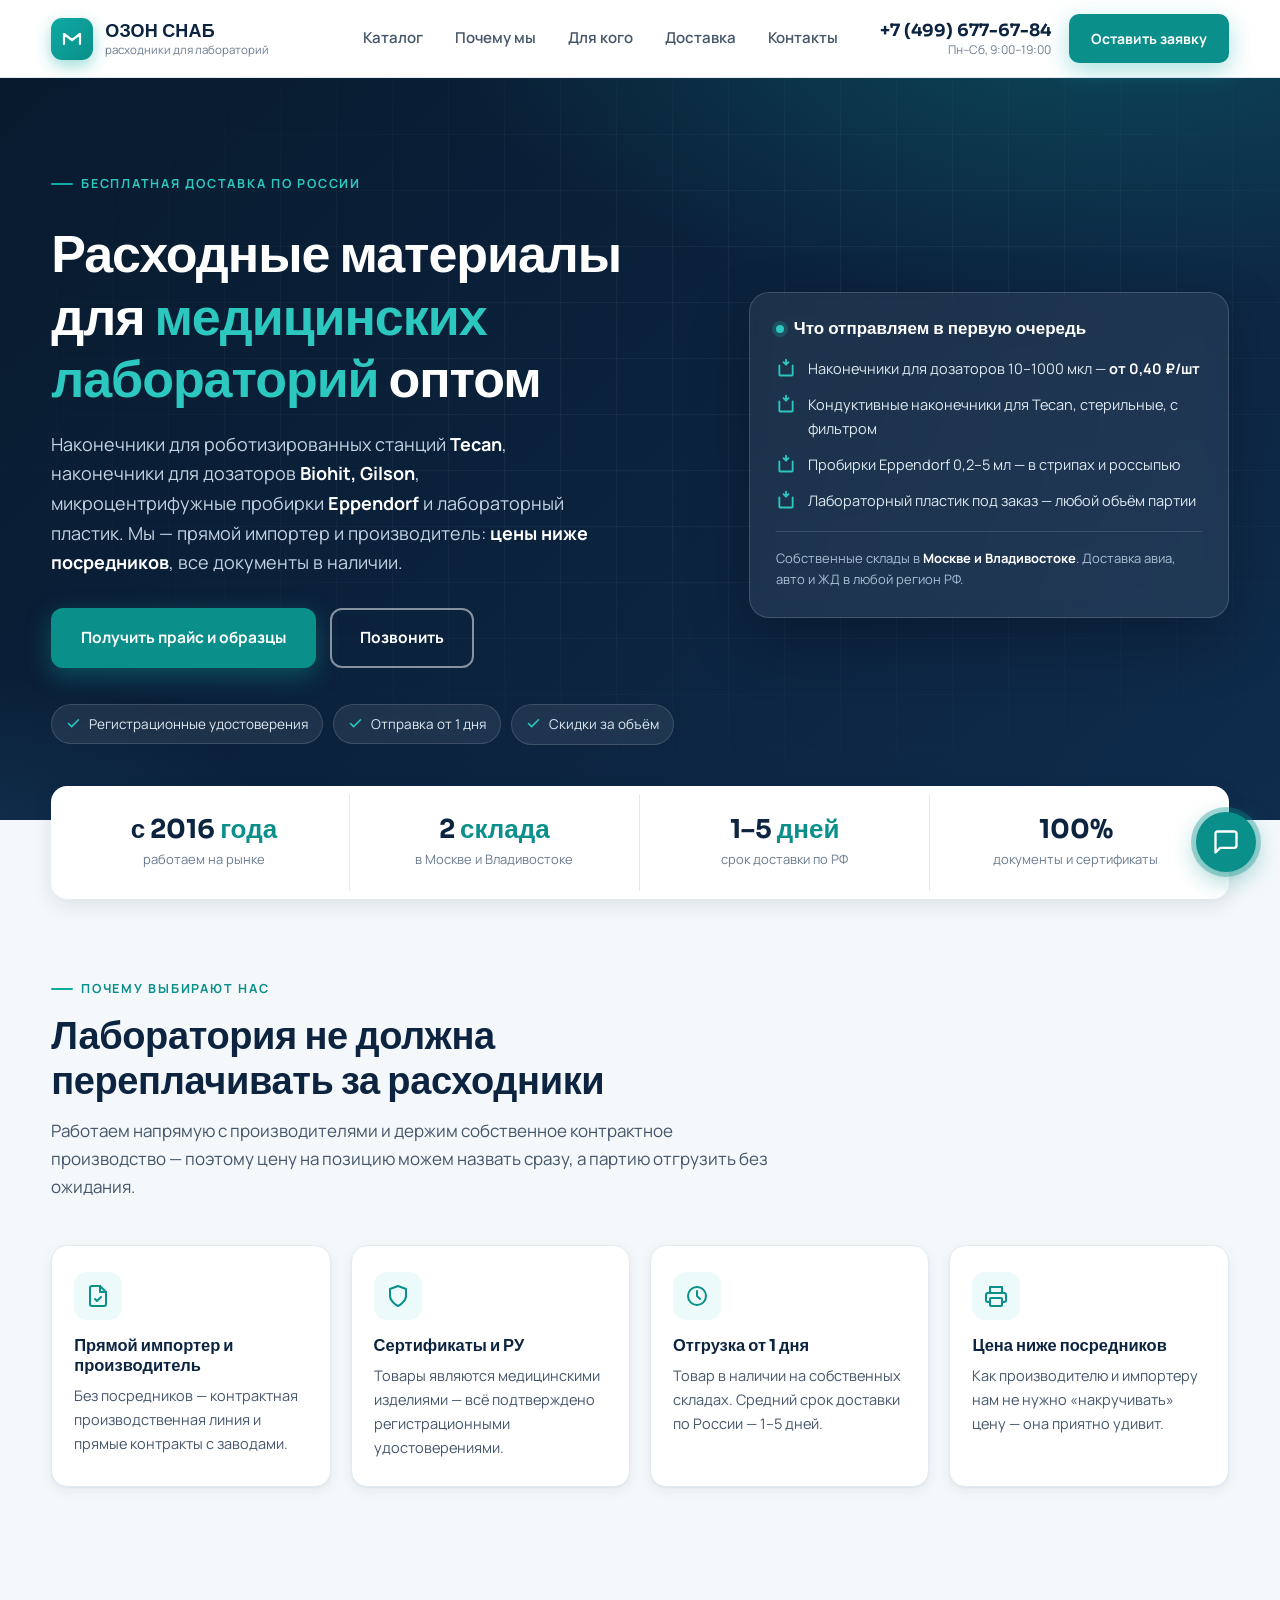
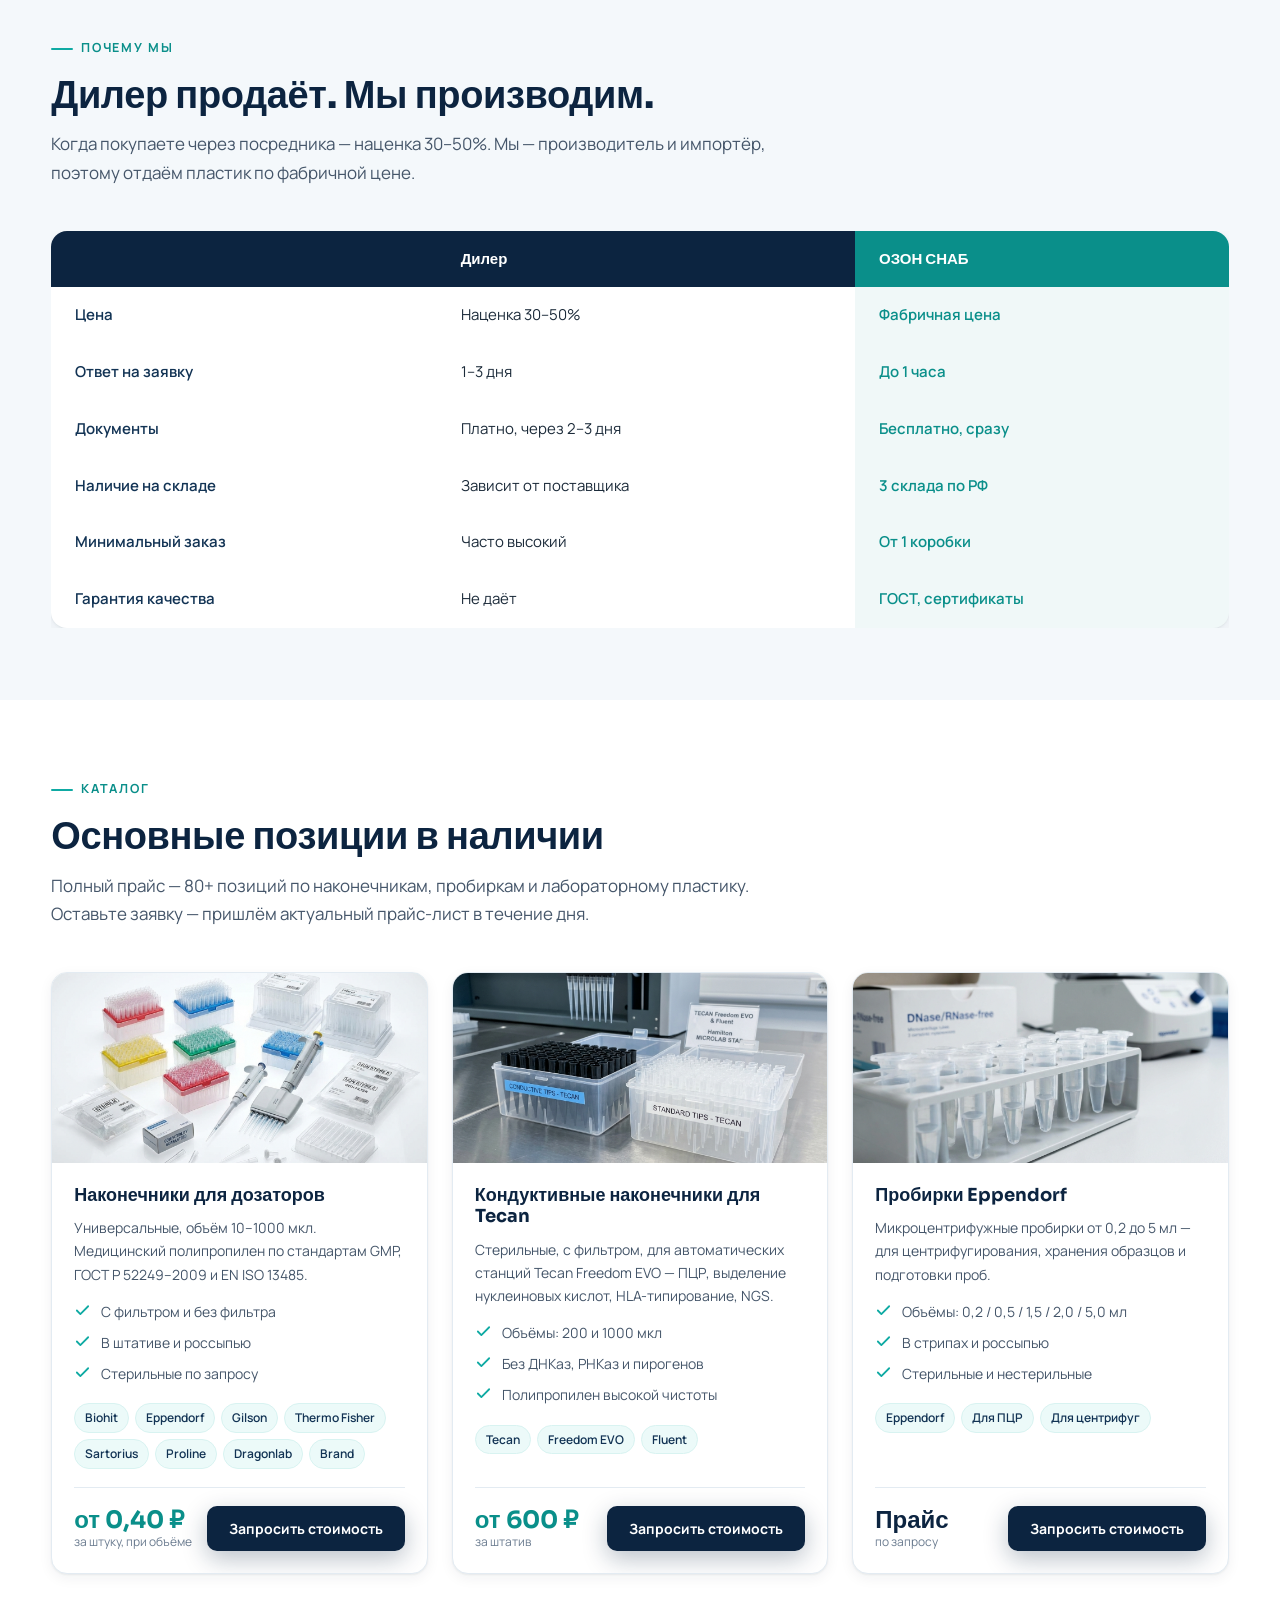
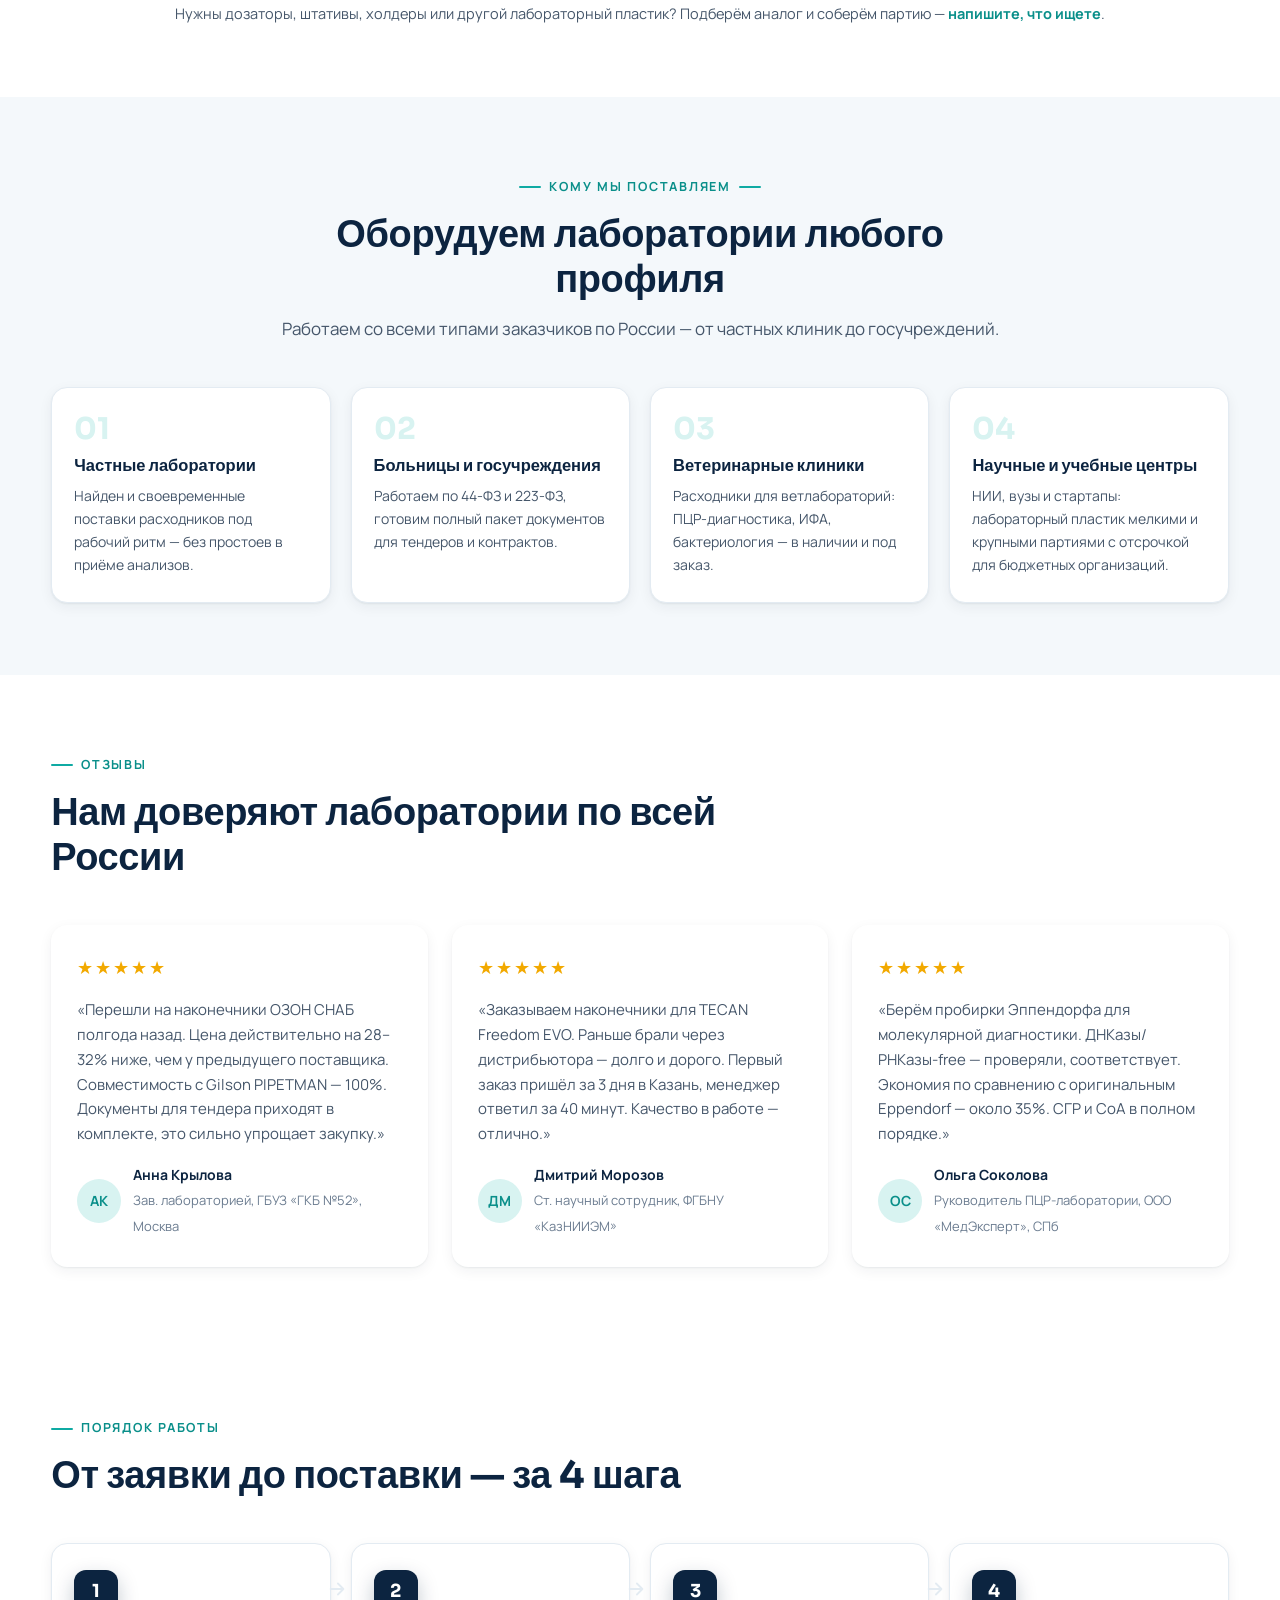
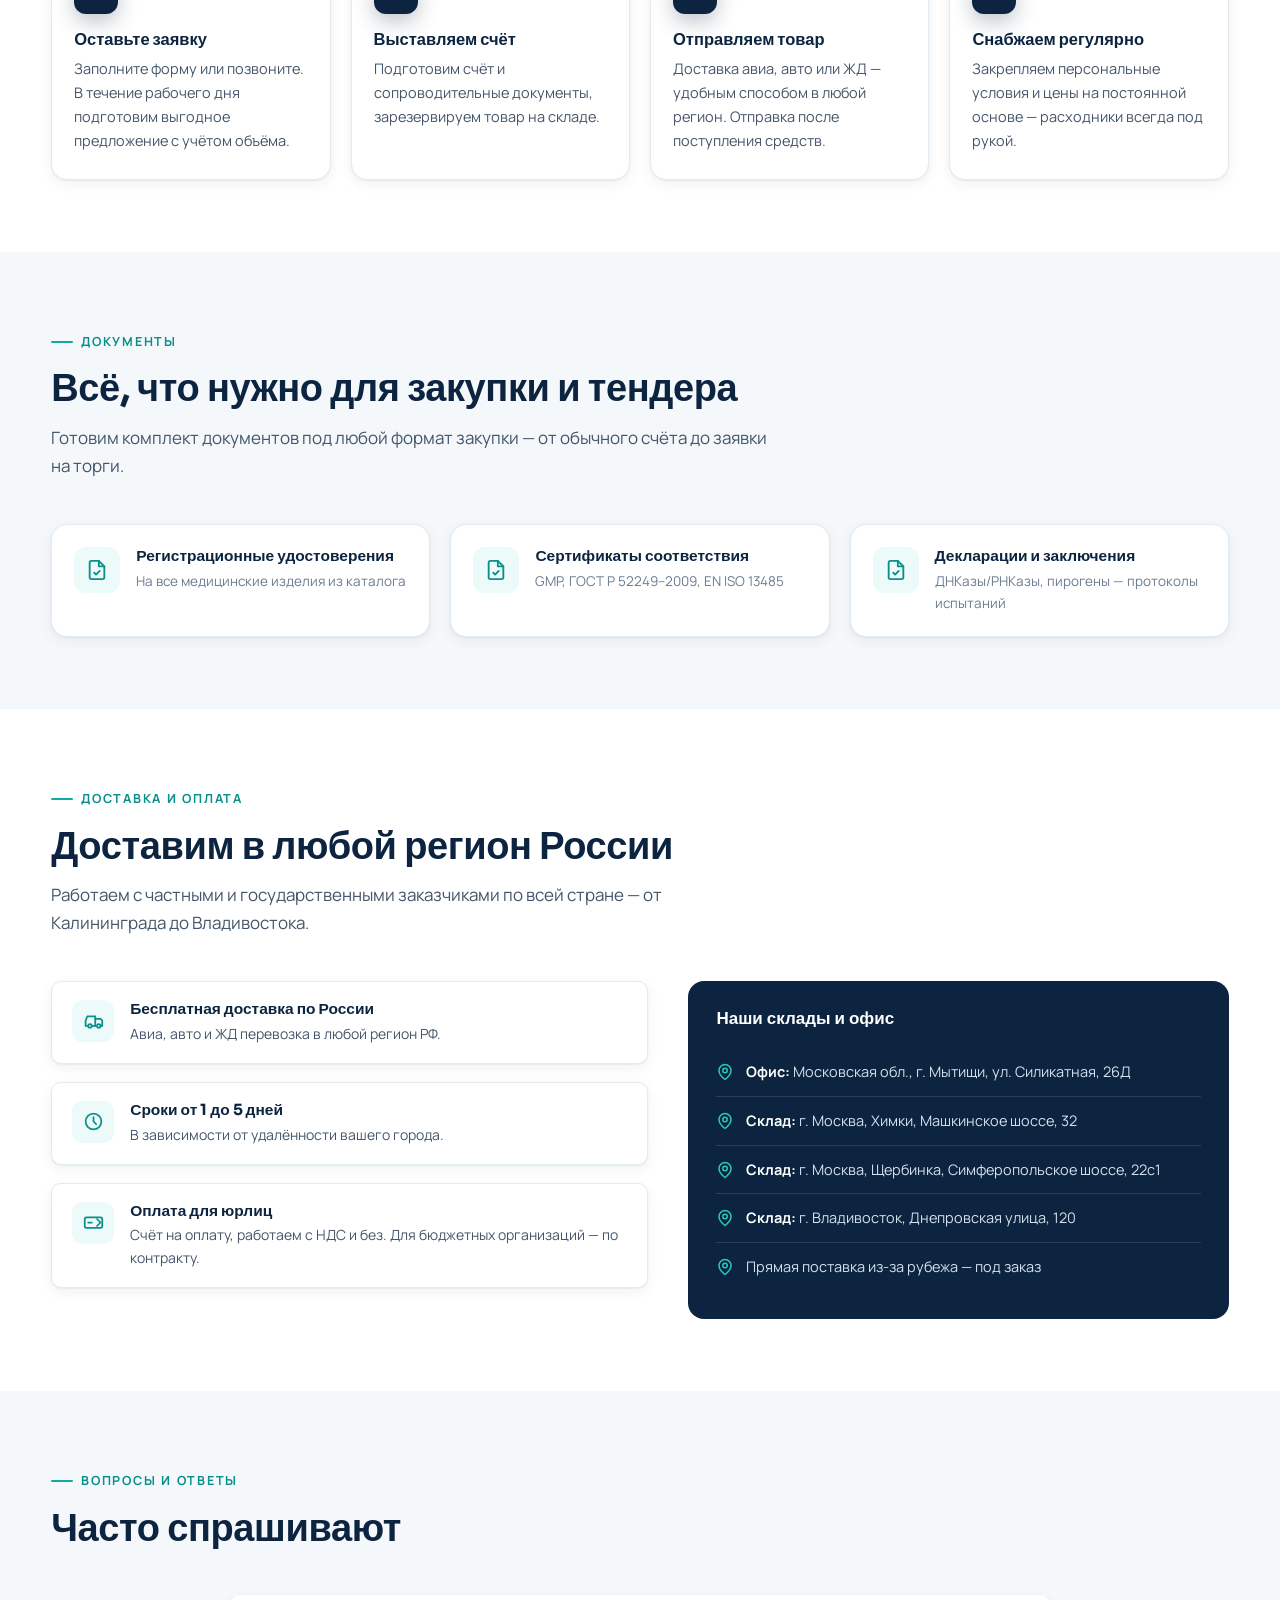
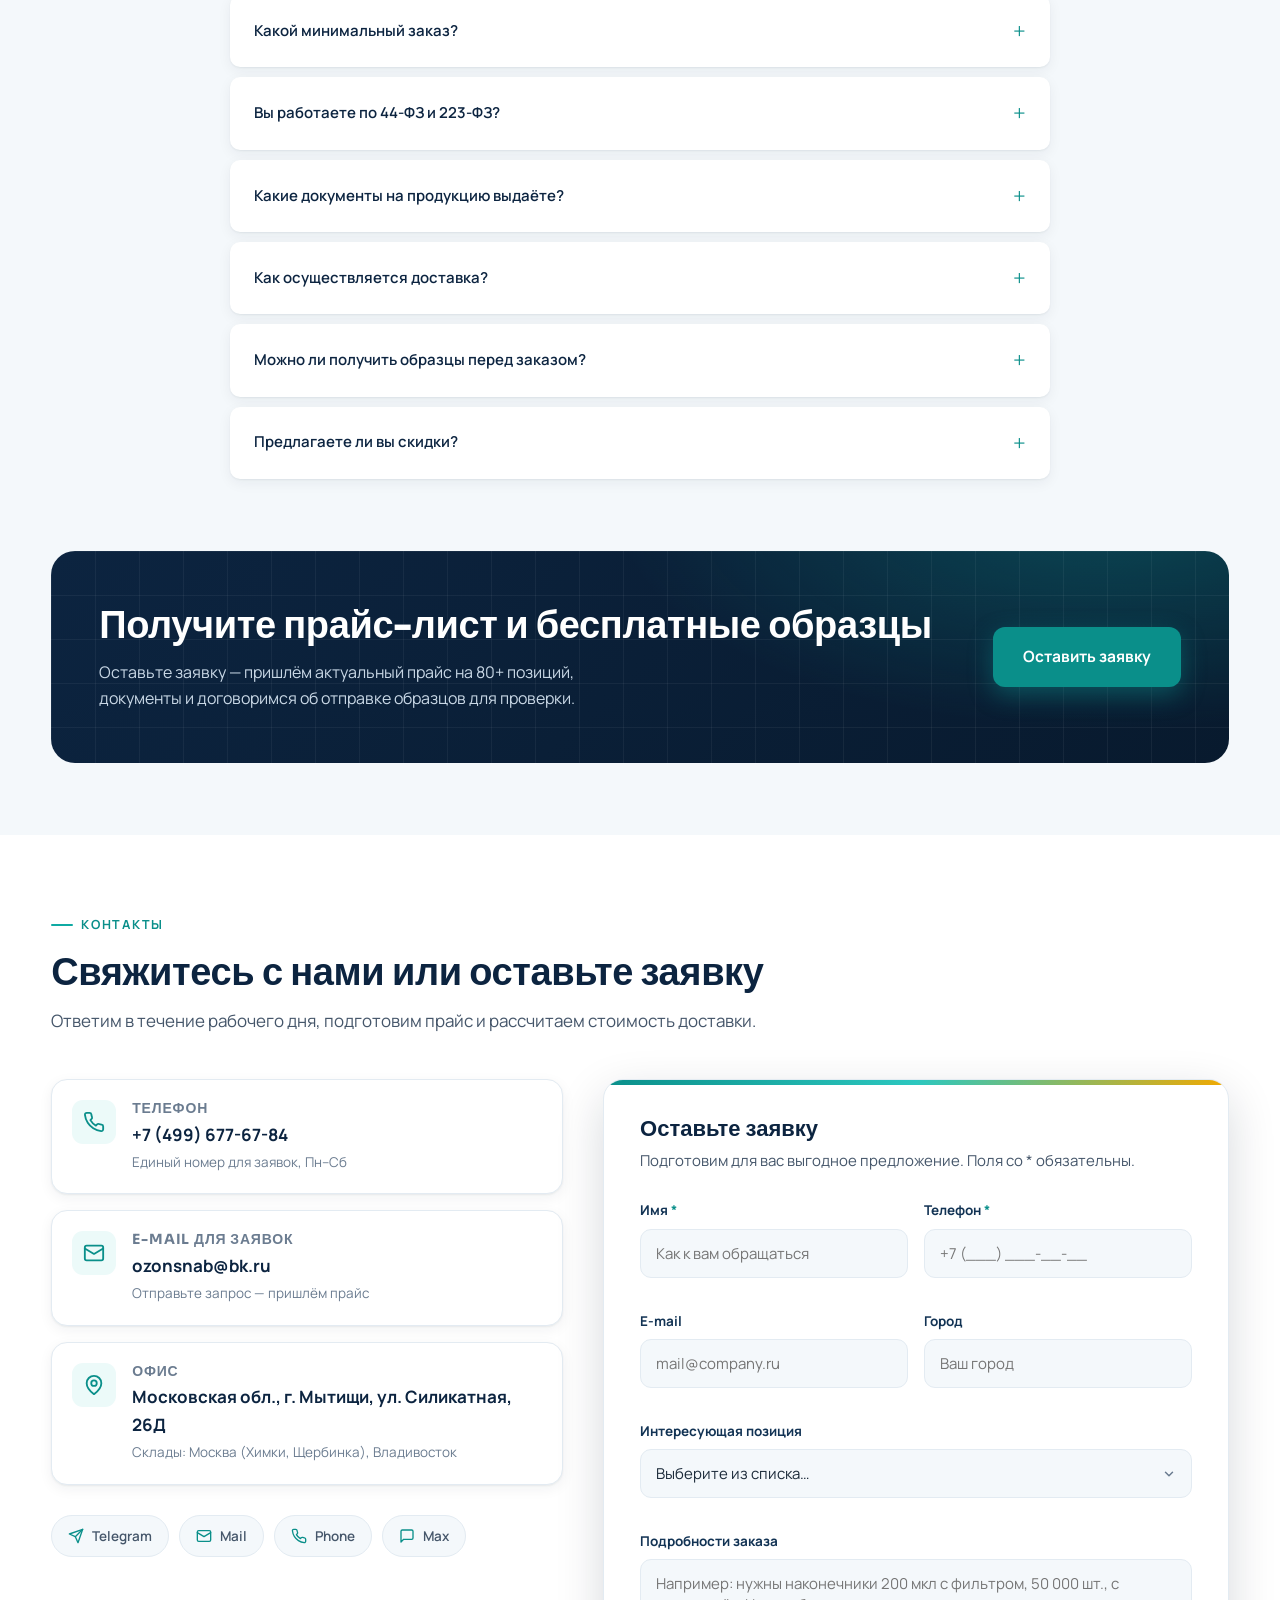
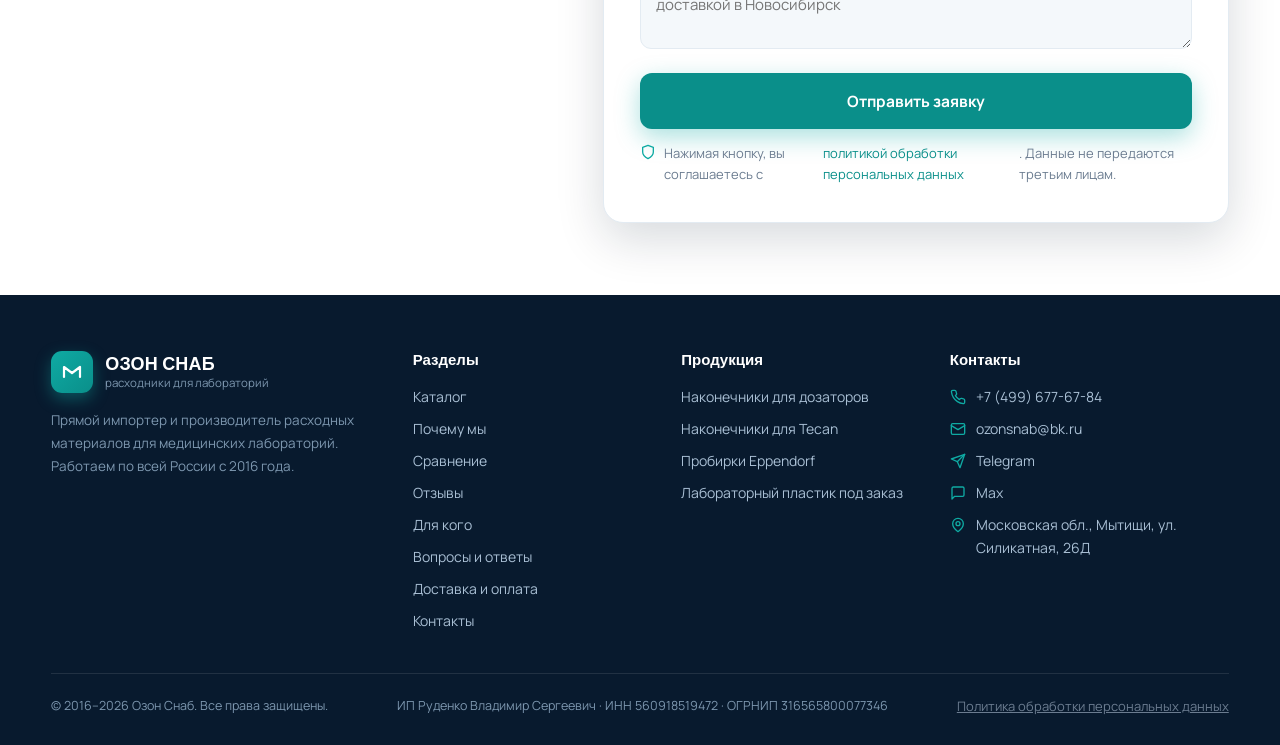
==== commit 585dd448: "Убрал Hamilton, добавил Biohit/Gilson/Eppendorf в hero-текст и meta" ====
--- a/ozonsnab-site/index.html
+++ b/ozonsnab-site/index.html
@@ -4,7 +4,7 @@
   <meta charset="UTF-8">
   <meta name="viewport" content="width=device-width, initial-scale=1.0">
   <title>Озон Снаб — расходные материалы для мед. лабораторий оптом с доставкой по России</title>
-  <meta name="description" content="Наконечники для дозаторов и роботизированных станций Tecan, пробирки Eppendorf оптом. Прямой импортер, сертификаты РУ, бесплатная доставка по России от 1 до 5 дней. Запросите прайс и бесплатные образцы.">
+  <meta name="description" content="Наконечники для дозаторов Biohit, Gilson и роботизированных станций Tecan, пробирки Eppendorf оптом. Прямой импортер, сертификаты, бесплатная доставка по России. Запросите прайс и бесплатные образцы.">
   <meta name="keywords" content="наконечники для дозаторов, наконечники Tecan, пробирки eppendorf, расходные материалы для лабораторий, лабораторный пластик оптом">
   <meta property="og:title" content="Озон Снаб — расходные материалы для мед. лабораторий оптом">
   <meta property="og:description" content="Наконечники для дозаторов и Tecan, пробирки Eppendorf. Сертификаты РУ, бесплатная доставка по России. Прайс и образцы — по запросу.">
@@ -78,8 +78,8 @@
         <div class="eyebrow" style="color:var(--teal-400)">Бесплатная доставка по России</div>
         <h1>Расходные материалы для <em>медицинских лабораторий</em> оптом</h1>
         <p class="hero-sub">
-          Наконечники для роботизированных станций <b>Tecan, Hamilton</b>, наконечники для дозаторов,
-          микроцентрифужные пробирки и лабораторный пластик.
+          Наконечники для роботизированных станций <b>Tecan</b>, наконечники для дозаторов <b>Biohit, Gilson</b>,
+          микроцентрифужные пробирки <b>Eppendorf</b> и лабораторный пластик.
           Мы — прямой импортер и производитель: <b>цены ниже посредников</b>, все документы в наличии.
         </p>
         <div class="hero-cta">
@@ -239,7 +239,7 @@
               <li><svg viewBox="0 0 24 24" fill="none" stroke="currentColor" stroke-width="2.5" stroke-linecap="round" stroke-linejoin="round"><path d="M20 6 9 17l-5-5"/></svg>Полипропилен высокой чистоты</li>
             </ul>
             <div class="p-compat">
-              <span>Tecan</span><span>Freedom EVO</span><span>Fluent</span><span>Hamilton</span>
+              <span>Tecan</span><span>Freedom EVO</span><span>Fluent</span>
             </div>
             <div class="product-foot">
               <div class="p-price"><b><i>от 600 ₽</i></b><span>за штатив</span></div>
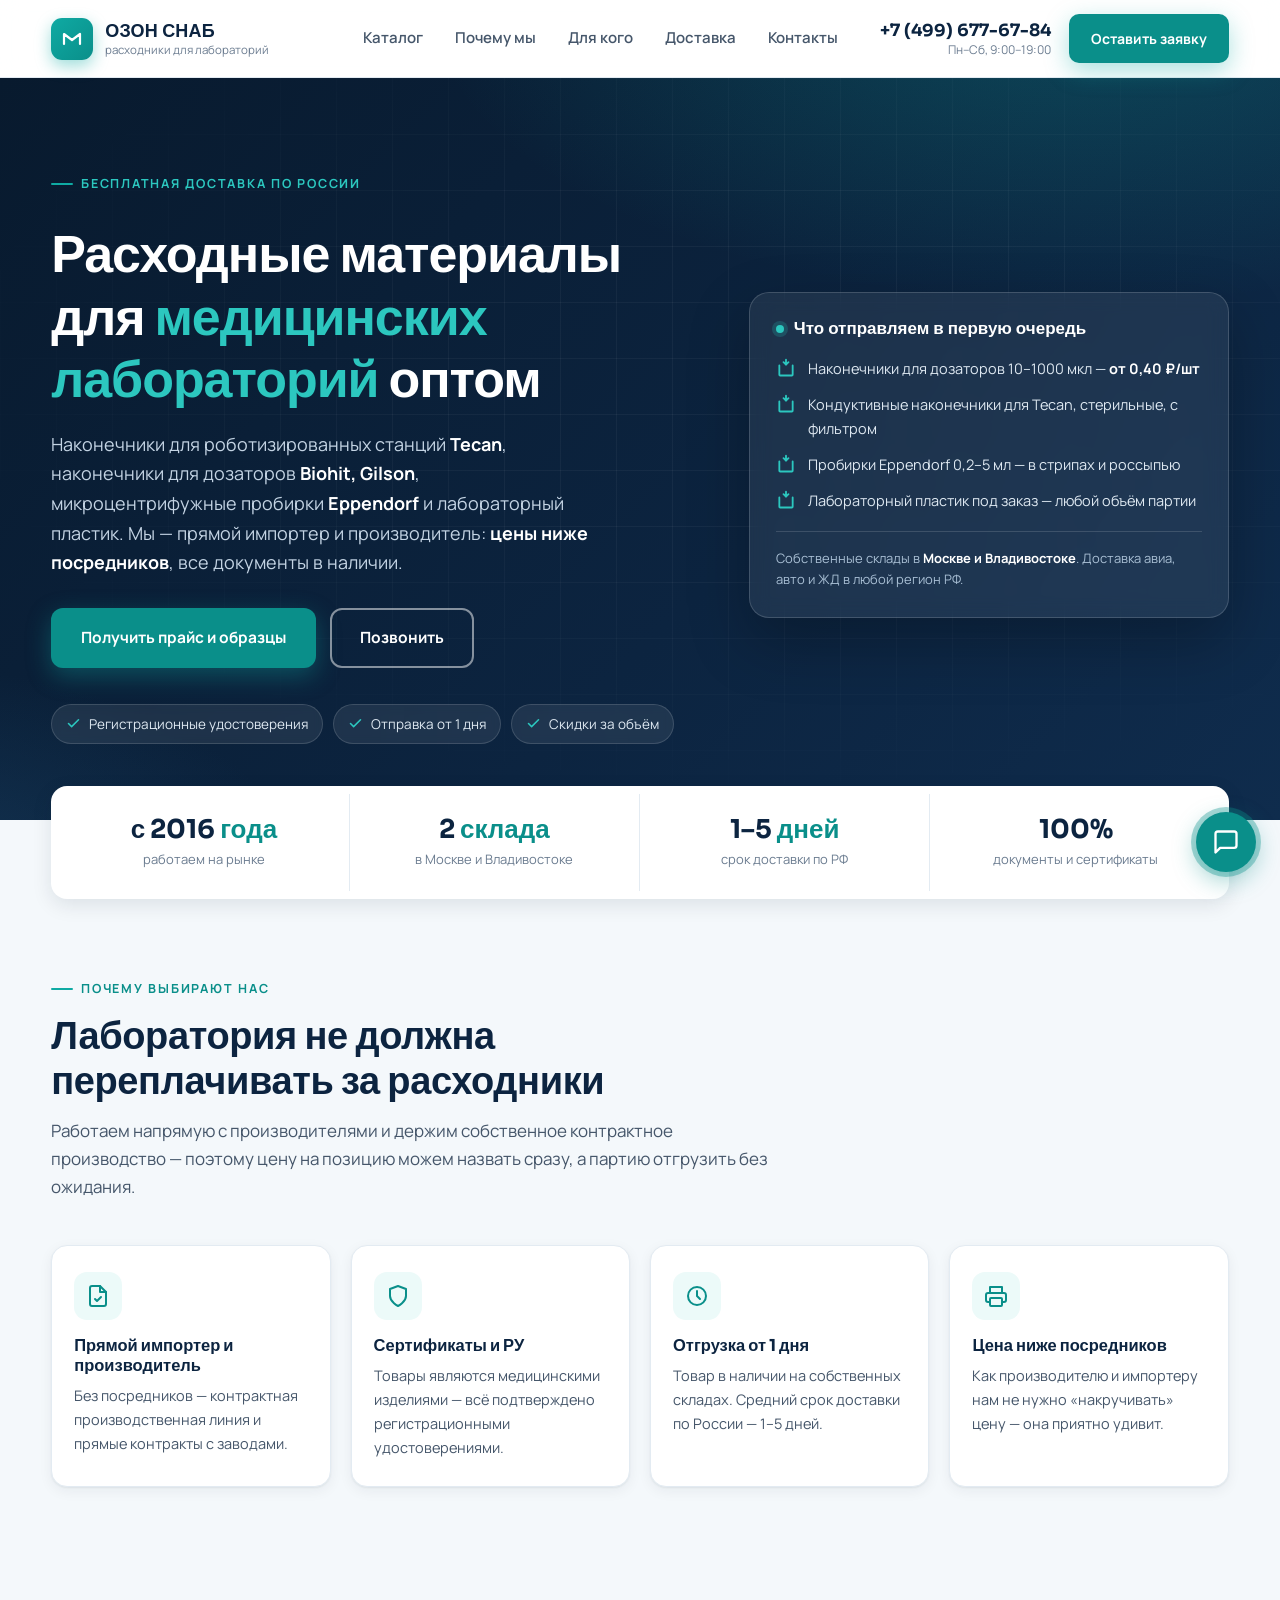
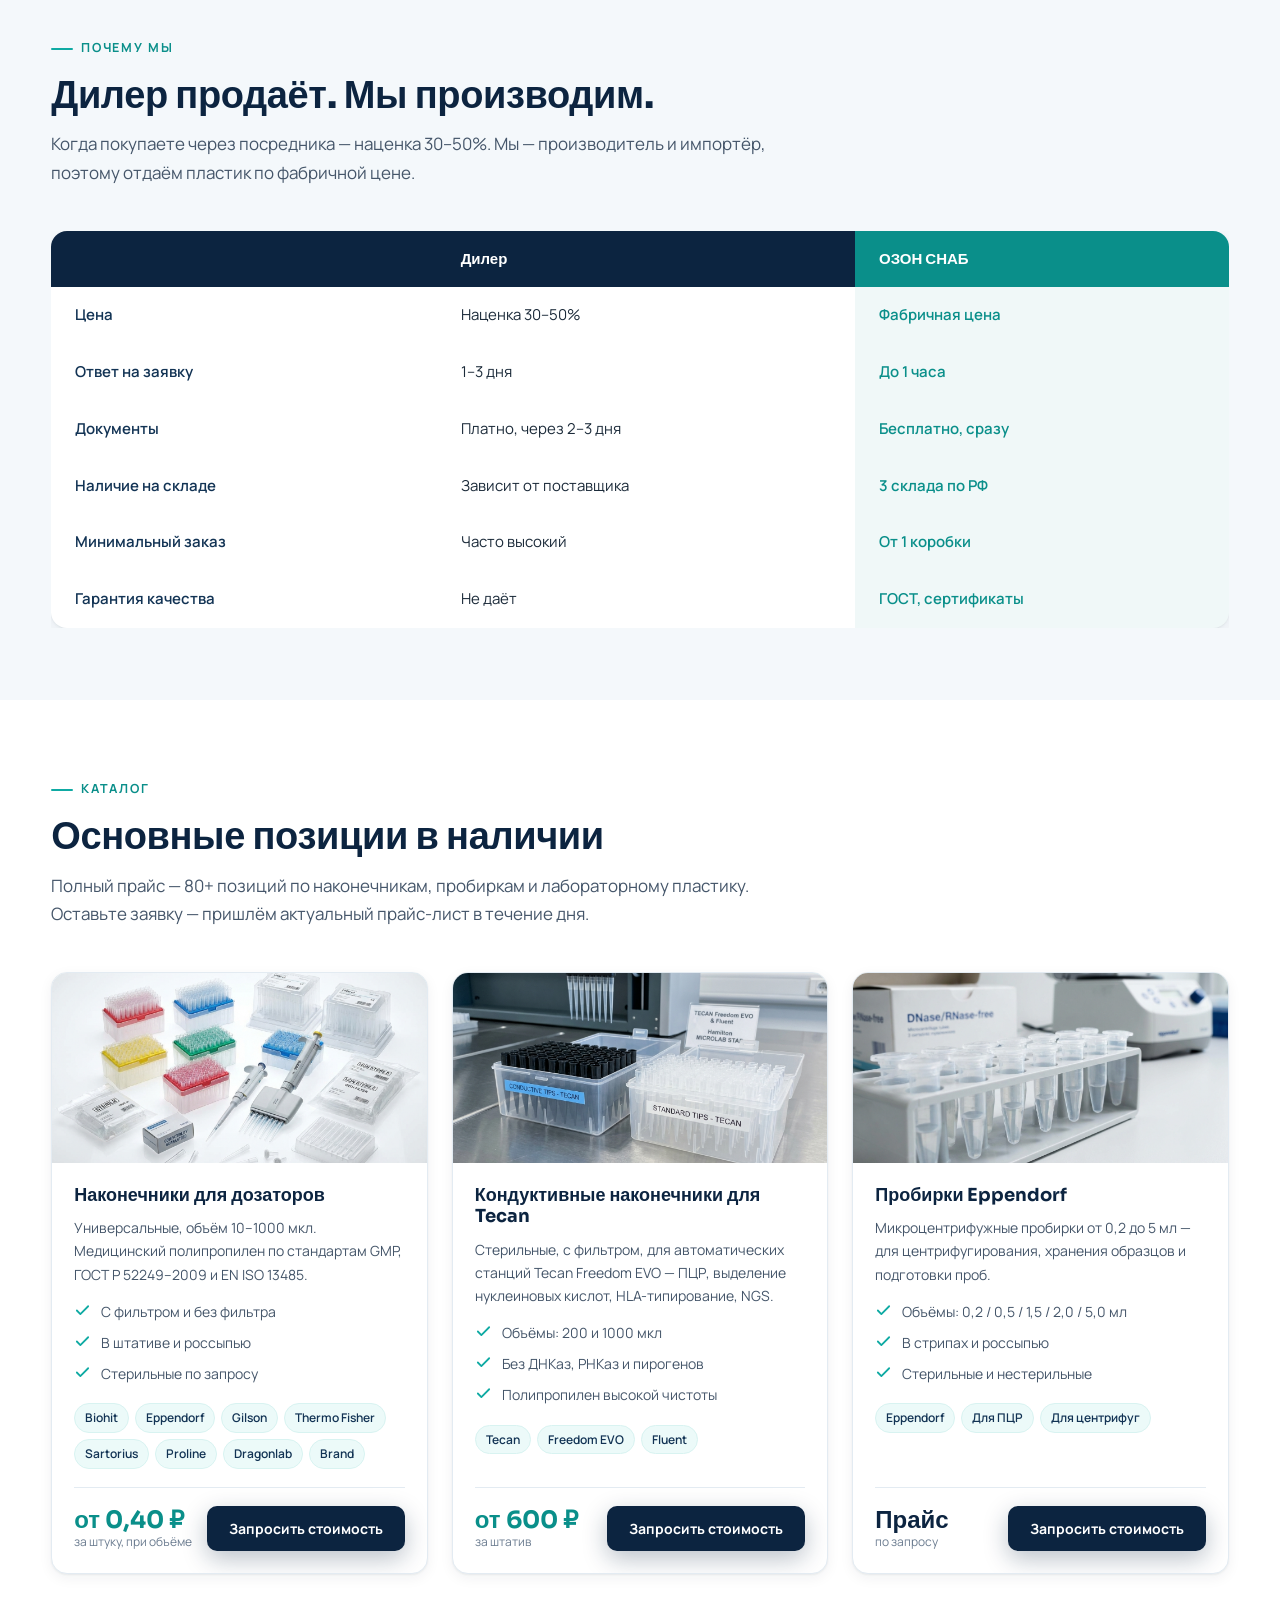
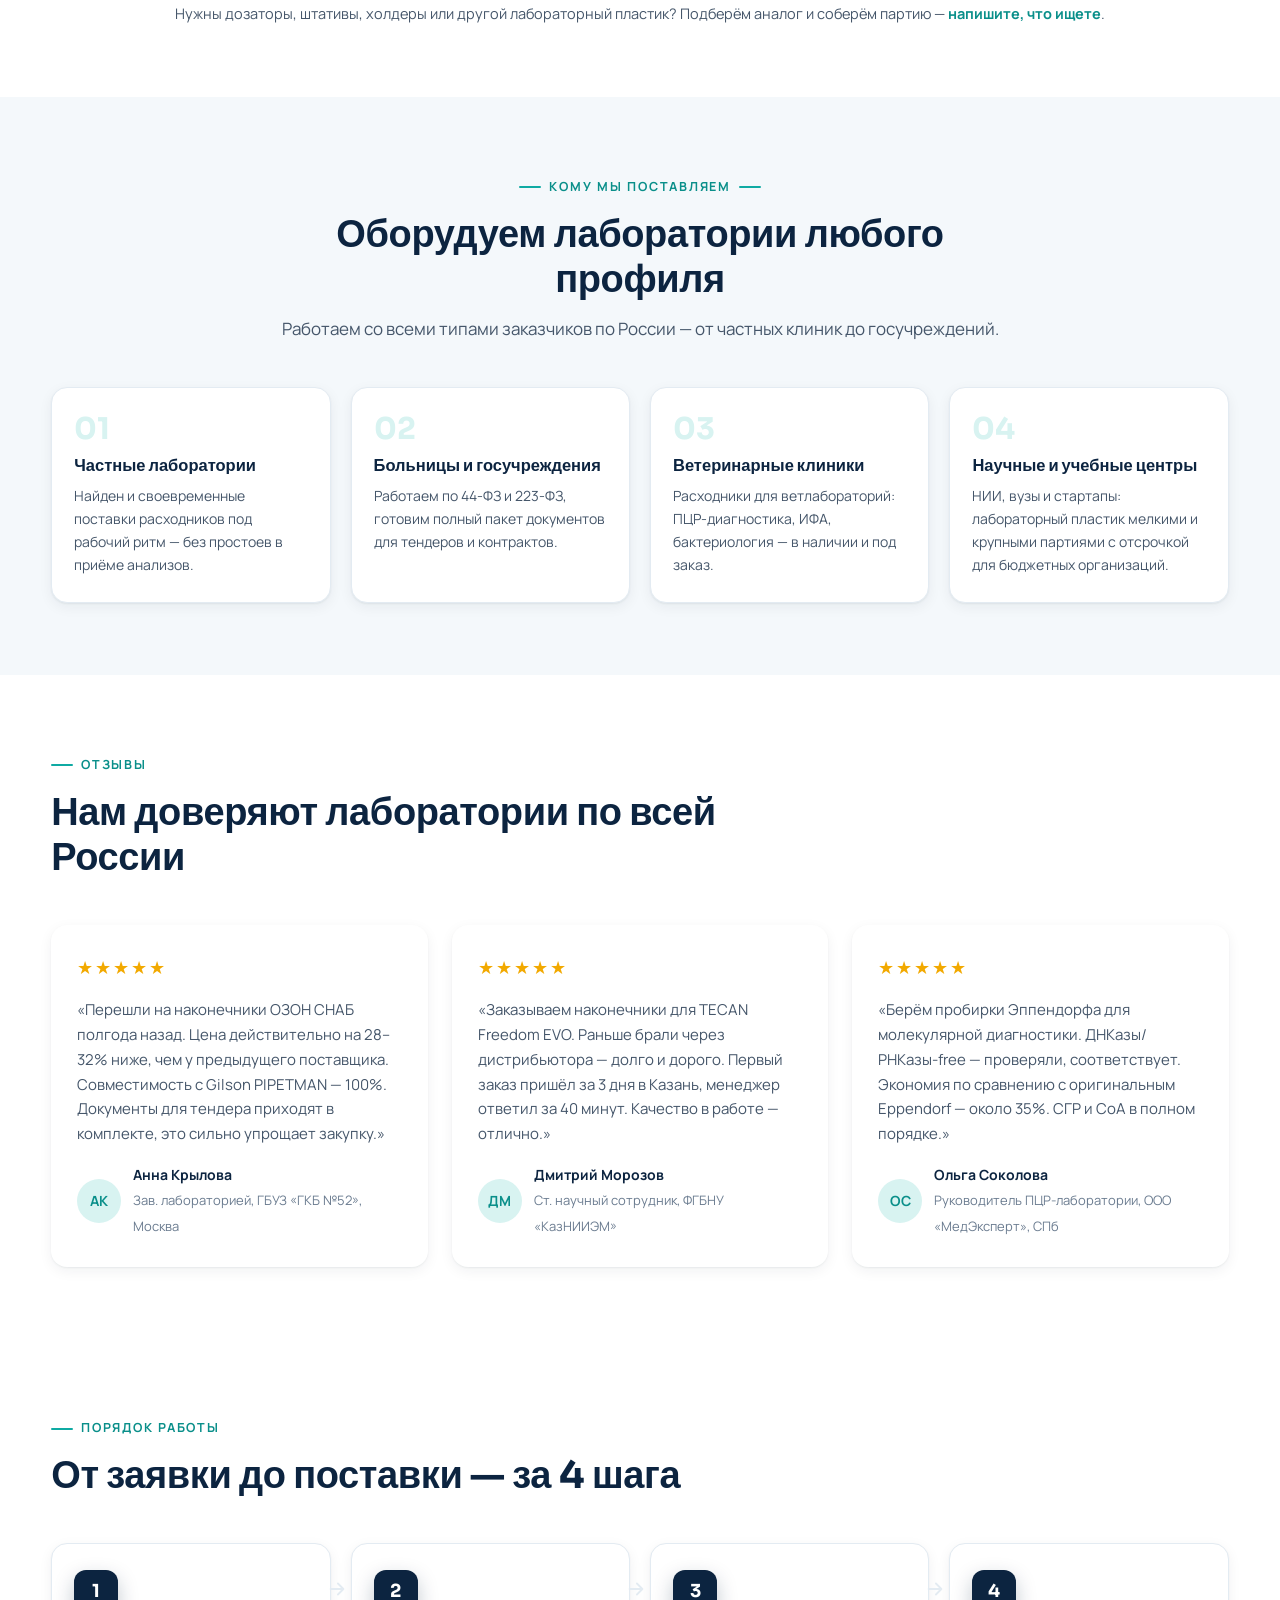
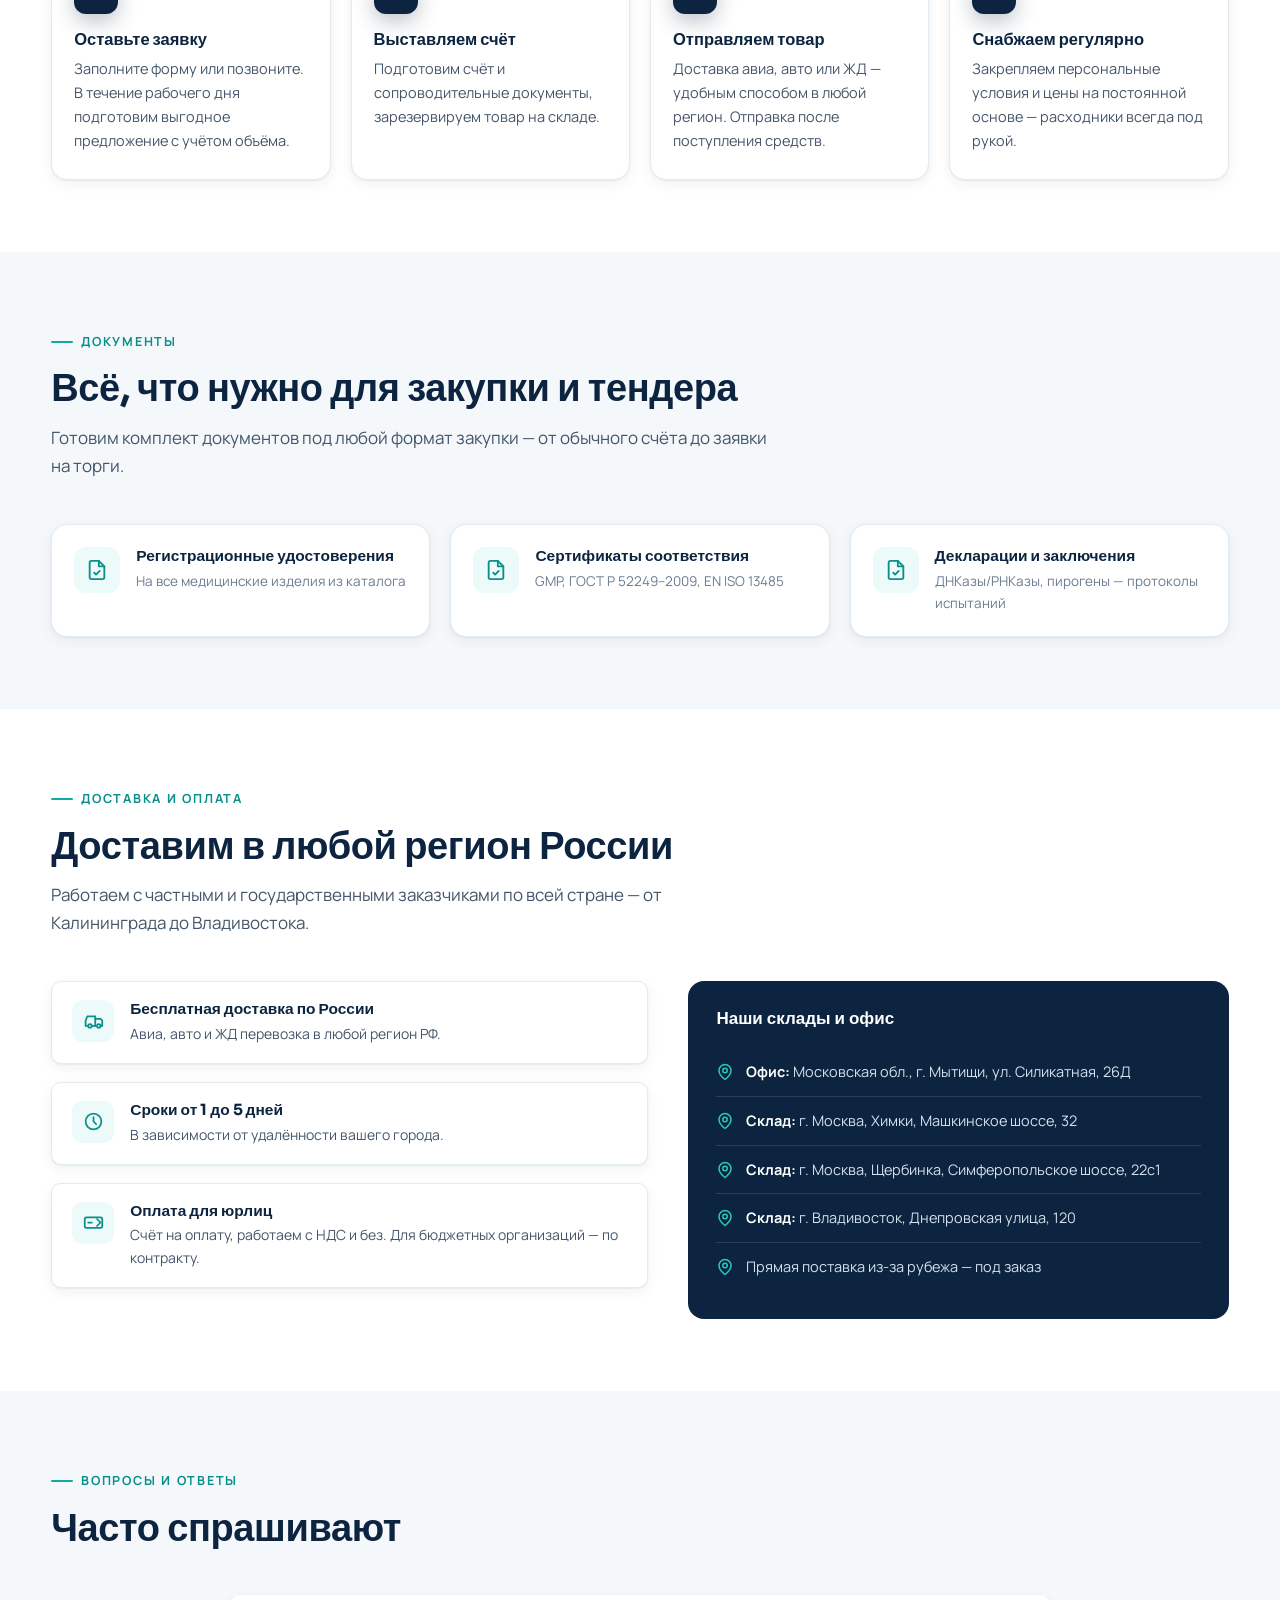
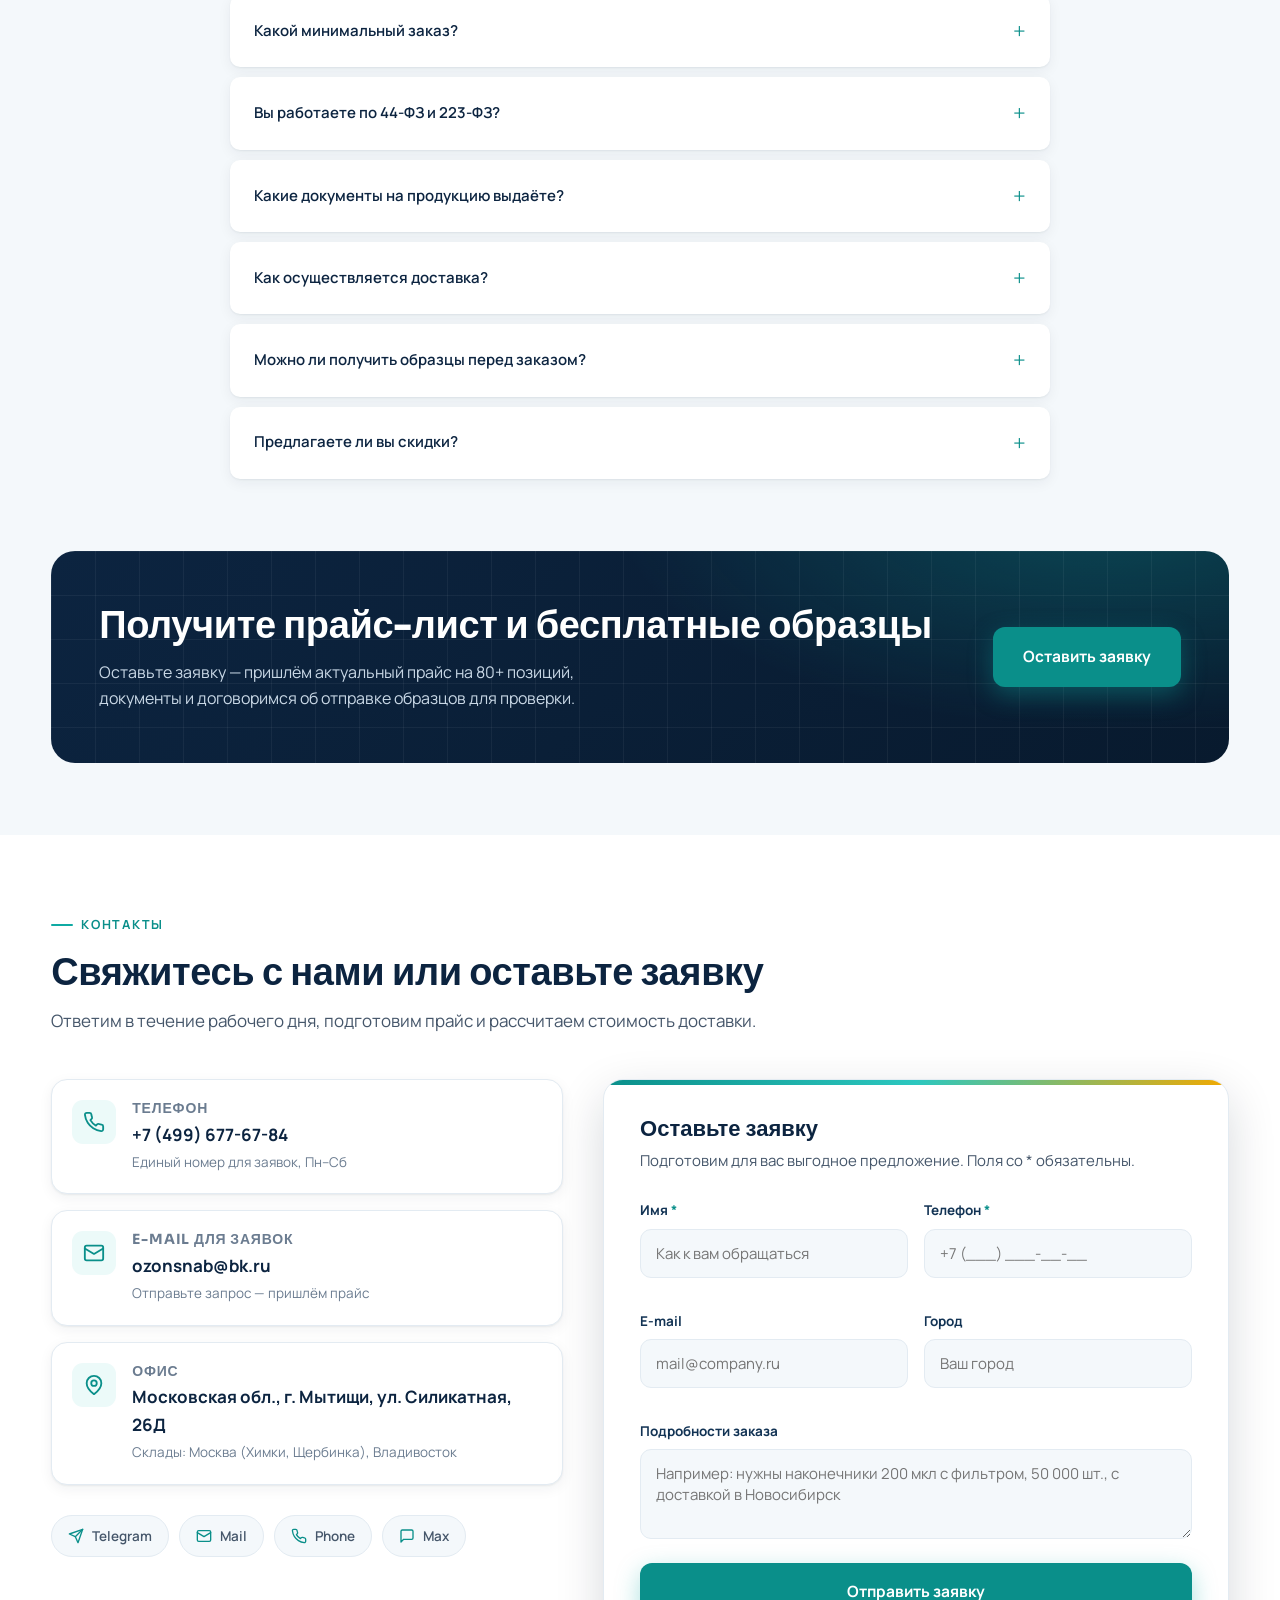
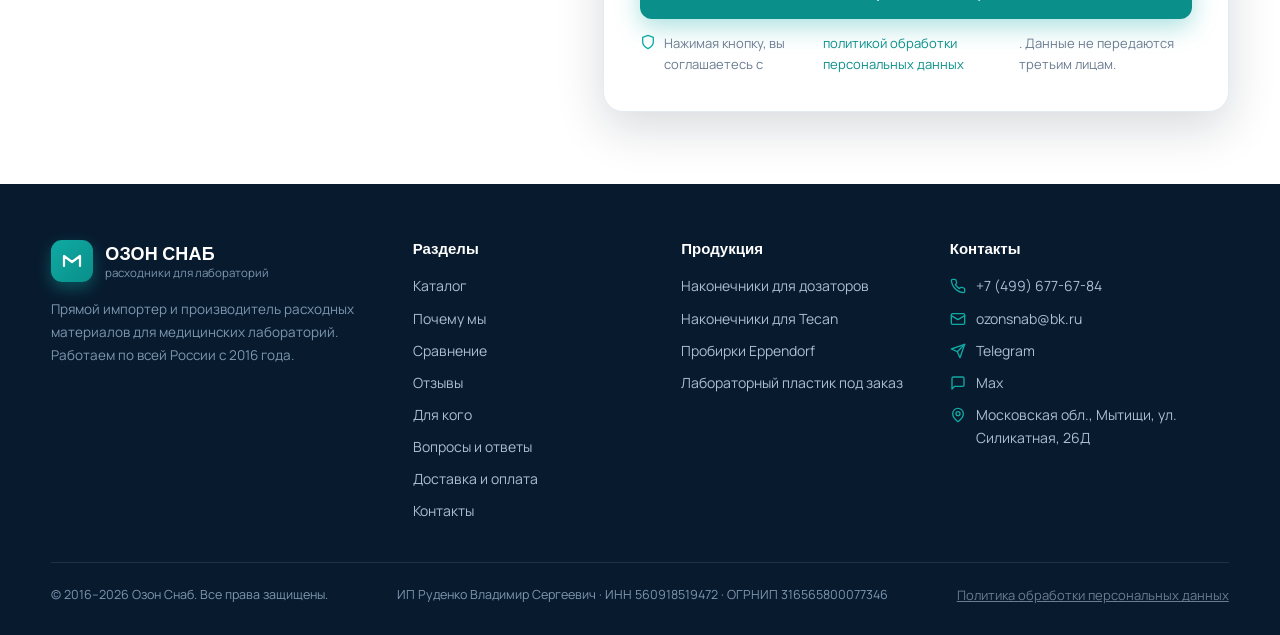
==== commit 849754d9: "Удалил селект 'Интересующая позиция' из формы" ====
--- a/ozonsnab-site/index.html
+++ b/ozonsnab-site/index.html
@@ -553,18 +553,6 @@
                 <input type="text" id="f-city" name="city" placeholder="Ваш город" autocomplete="address-level2">
               </div>
               <div class="form-group full">
-                <label for="f-product">Интересующая позиция</label>
-                <select id="f-product" name="product">
-                  <option value="">Выберите из списка…</option>
-                  <option>Наконечники для дозаторов 10–1000 мкл</option>
-                  <option>Кондуктивные наконечники для Tecan 200/1000 мкл</option>
-                  <option>Пробирки Eppendorf 0,2–5 мл</option>
-                  <option>Полный прайс-лист</option>
-                  <option>Сотрудничество / госзакупки (44-ФЗ, 223-ФЗ)</option>
-                  <option>Другое (напишу в комментарии)</option>
-                </select>
-              </div>
-              <div class="form-group full">
                 <label for="f-details">Подробности заказа</label>
                 <textarea id="f-details" name="details" placeholder="Например: нужны наконечники 200 мкл с фильтром, 50 000 шт., с доставкой в Новосибирск"></textarea>
               </div>
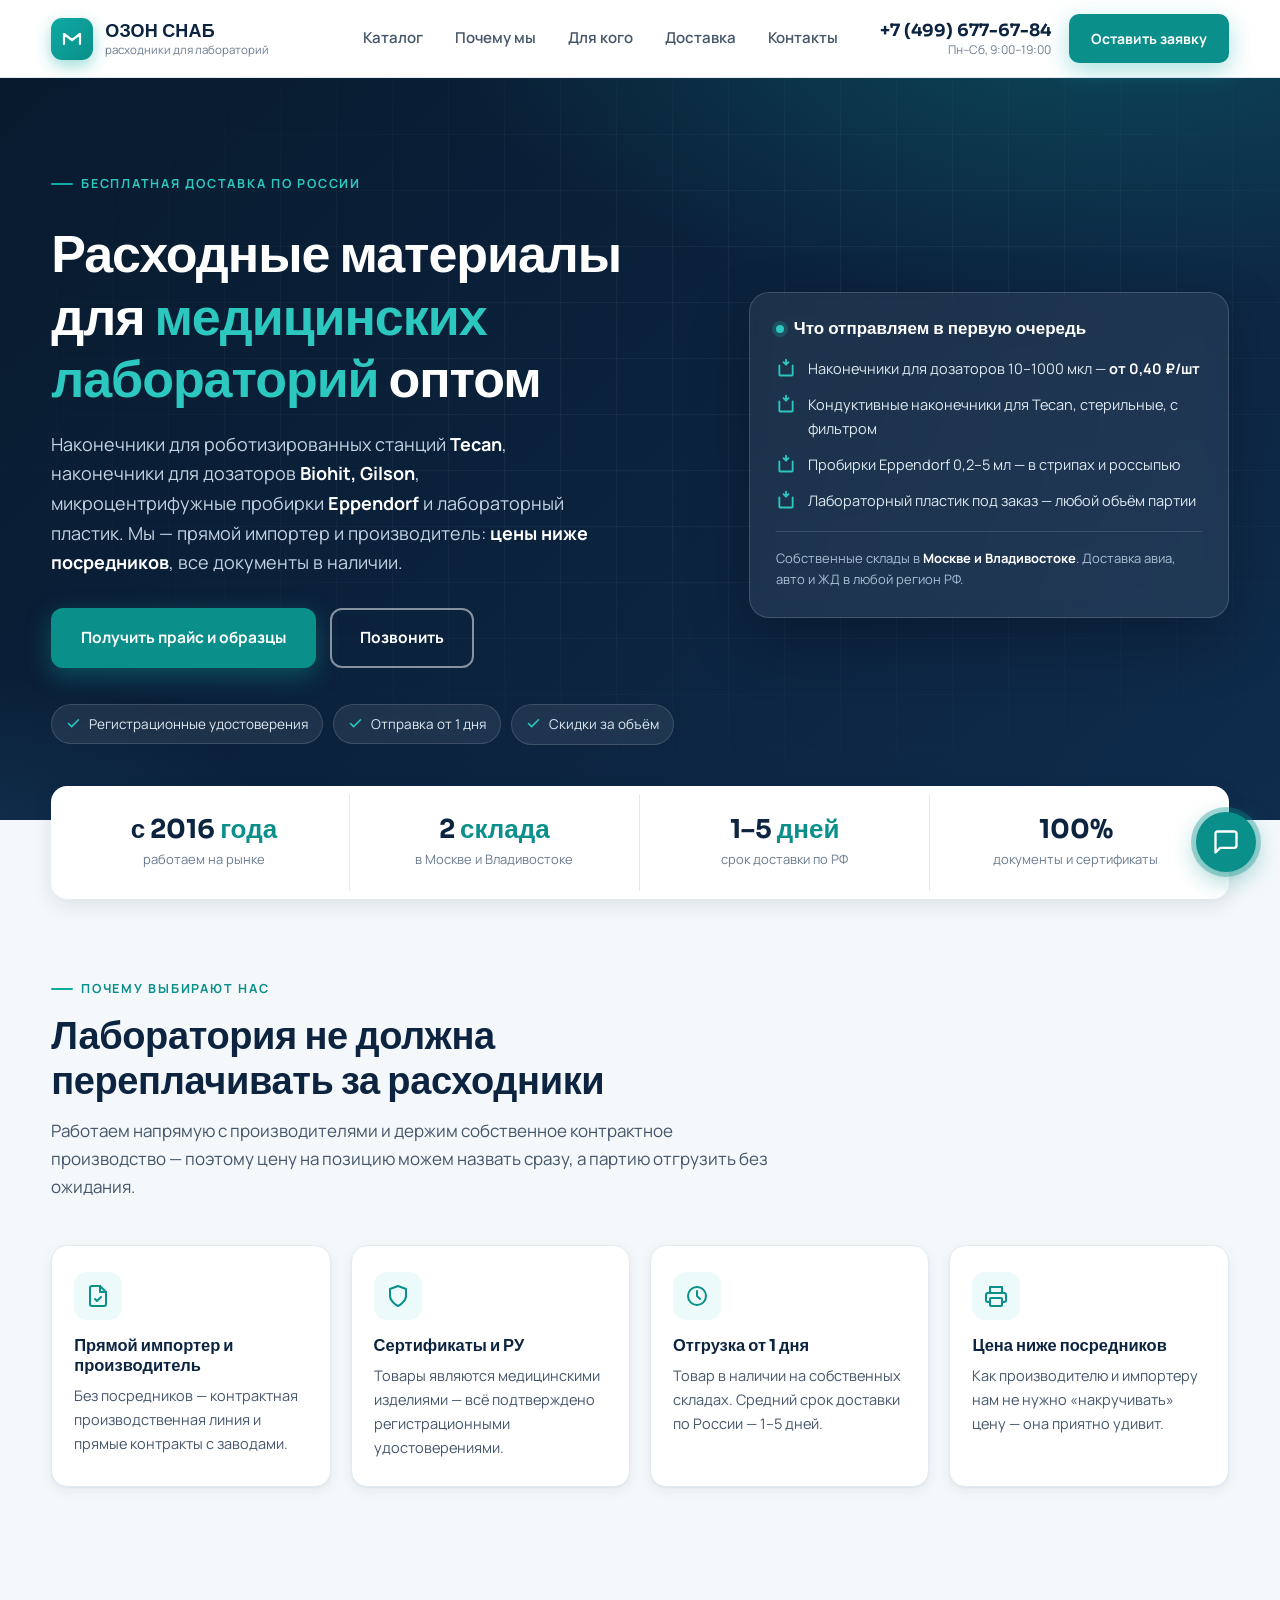
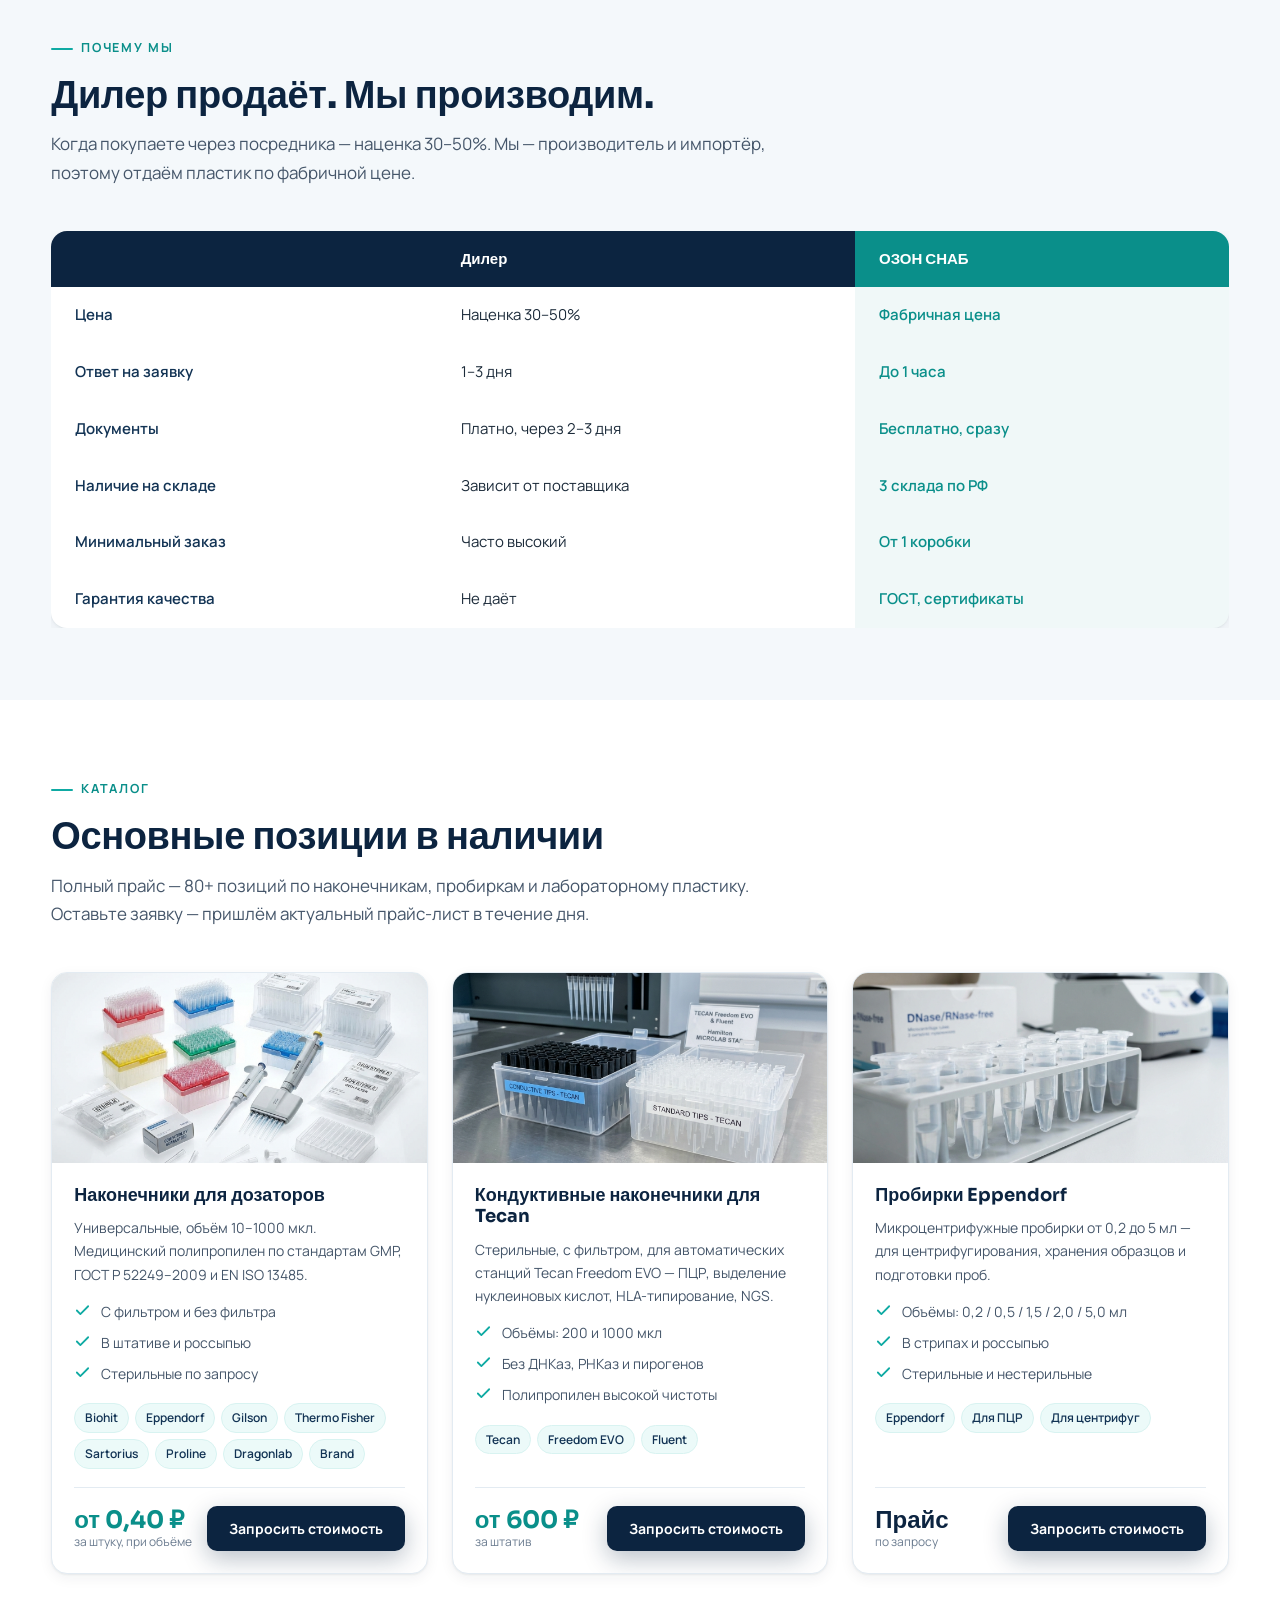
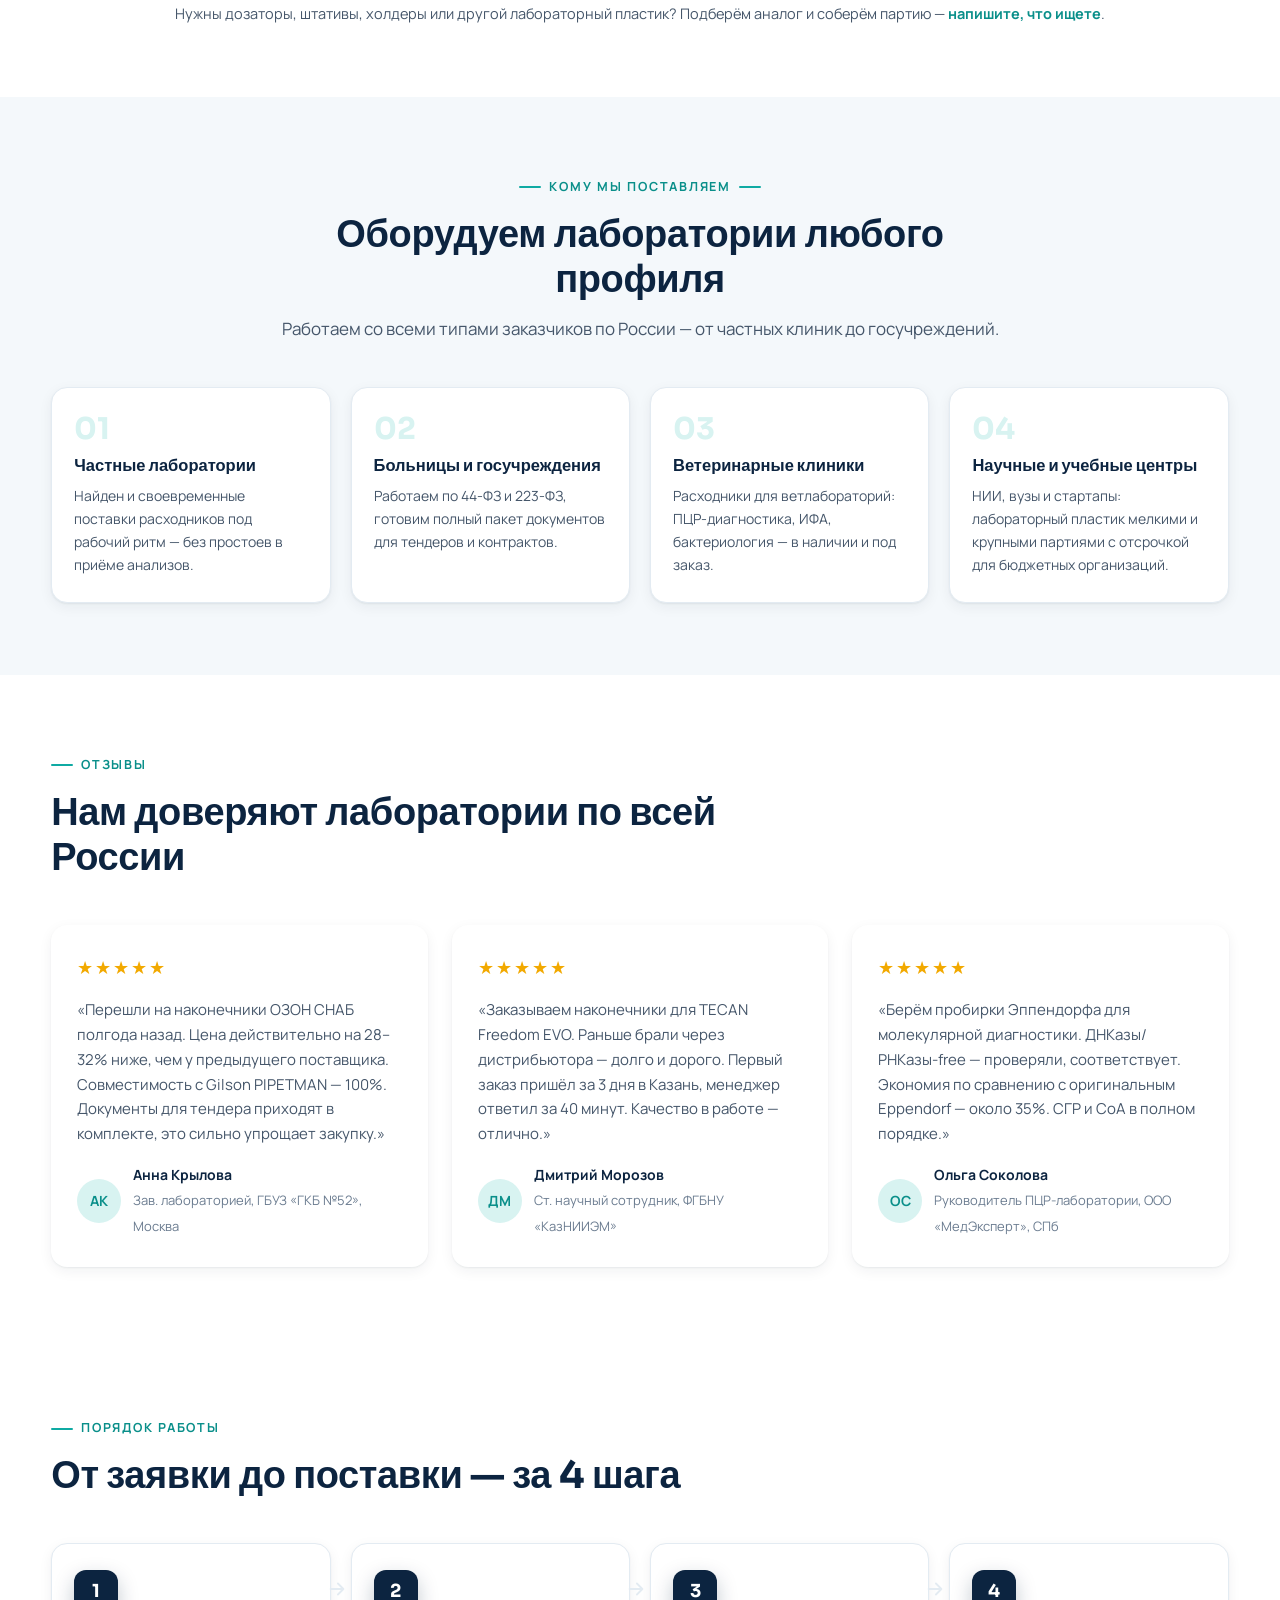
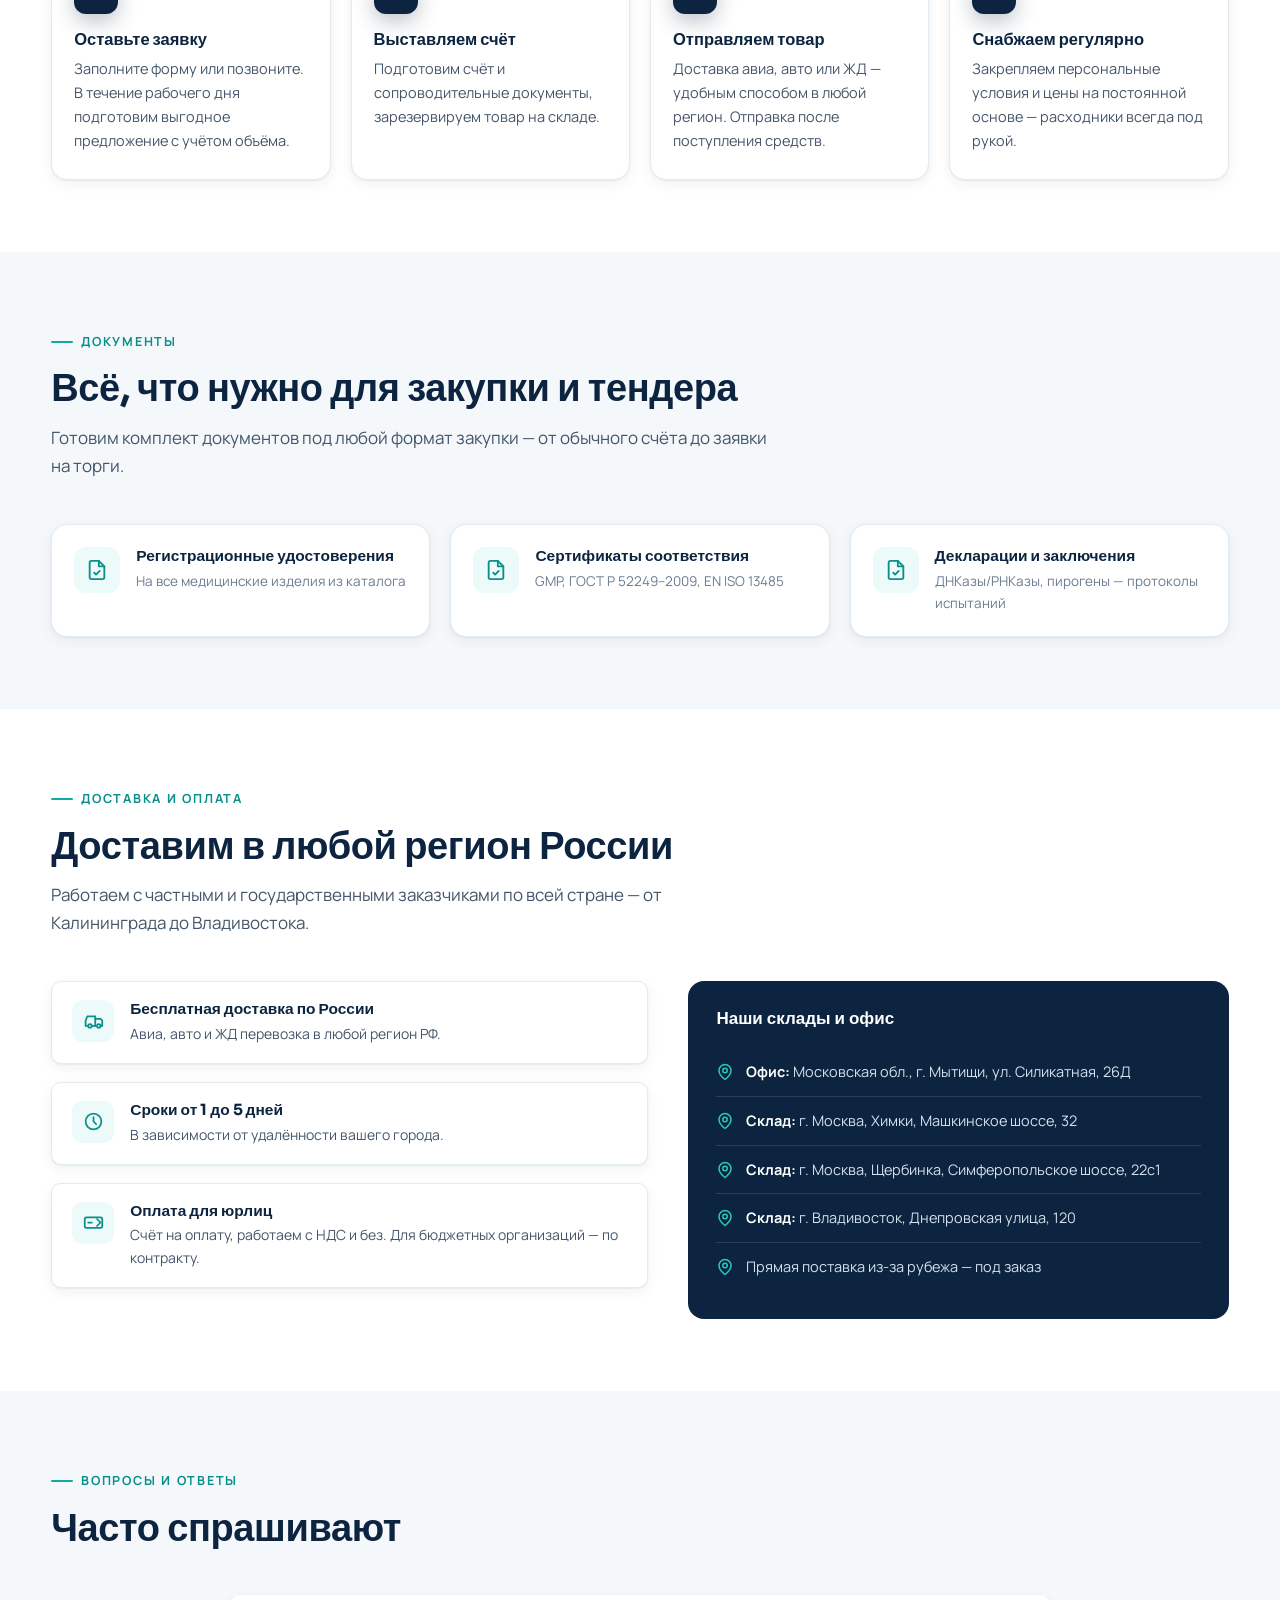
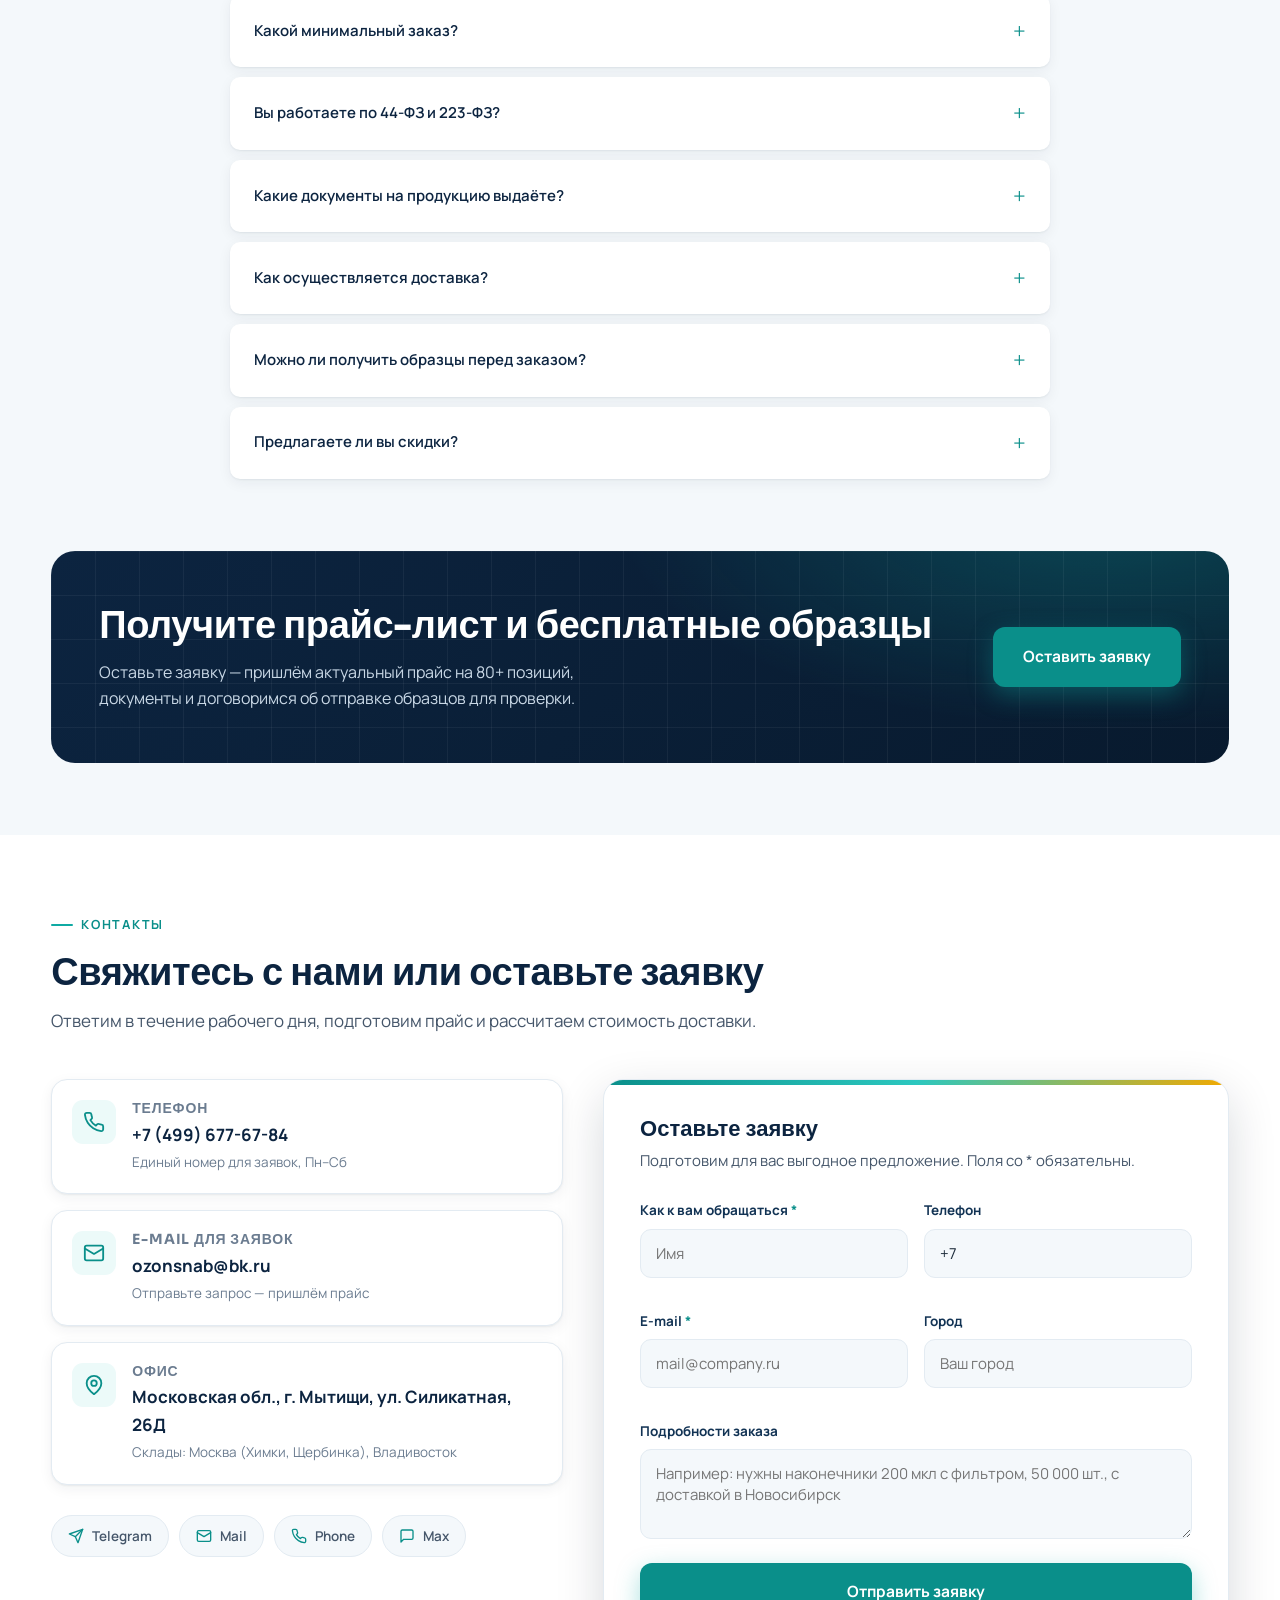
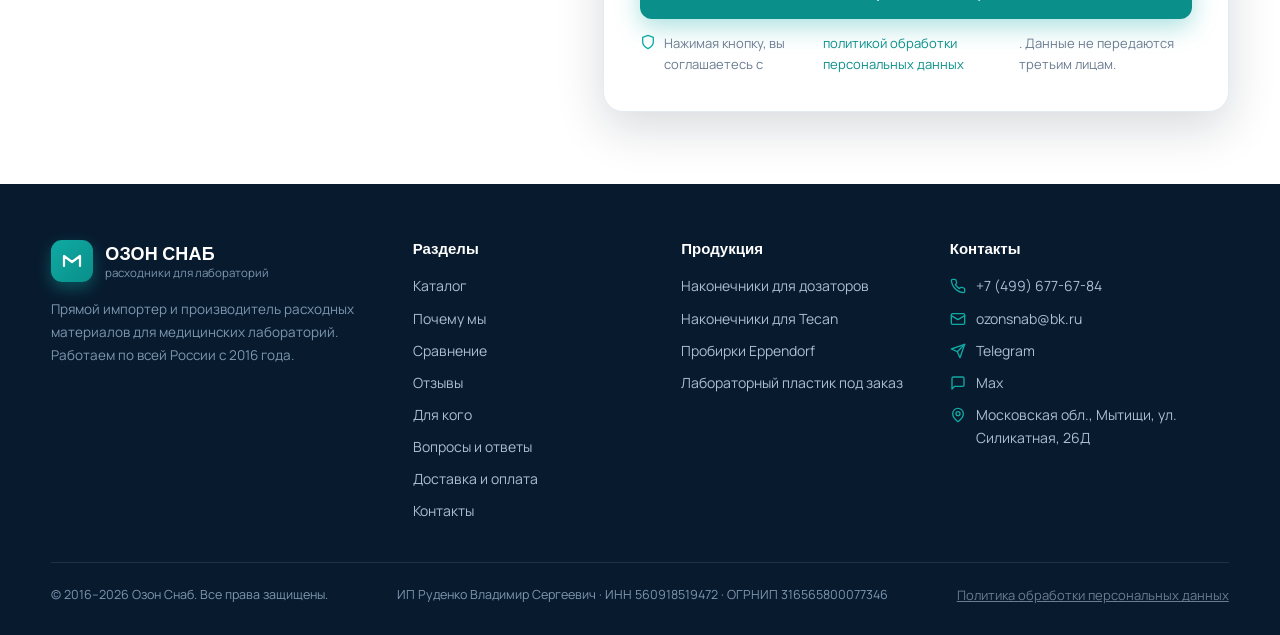
==== commit 70e2db86: "Форма: автоподстановка +7, обязательные поля - Имя и E-mail" ====
--- a/ozonsnab-site/index.html
+++ b/ozonsnab-site/index.html
@@ -537,15 +537,15 @@
           <form id="request-form" novalidate>
             <div class="form-row">
               <div class="form-group">
-                <label for="f-name">Имя <span class="req">*</span></label>
-                <input type="text" id="f-name" name="name" placeholder="Как к вам обращаться" autocomplete="name">
+                <label for="f-name">Как к вам обращаться <span class="req">*</span></label>
+                <input type="text" id="f-name" name="name" placeholder="Имя" autocomplete="name">
               </div>
               <div class="form-group">
-                <label for="f-phone">Телефон <span class="req">*</span></label>
-                <input type="tel" id="f-phone" name="phone" placeholder="+7 (___) ___-__-__" autocomplete="tel">
+                <label for="f-phone">Телефон</label>
+                <input type="tel" id="f-phone" name="phone" placeholder="+7 (___) ___-__-__" autocomplete="tel" value="+7">
               </div>
               <div class="form-group">
-                <label for="f-email">E-mail</label>
+                <label for="f-email">E-mail <span class="req">*</span></label>
                 <input type="email" id="f-email" name="email" placeholder="mail@company.ru" autocomplete="email">
               </div>
               <div class="form-group">
